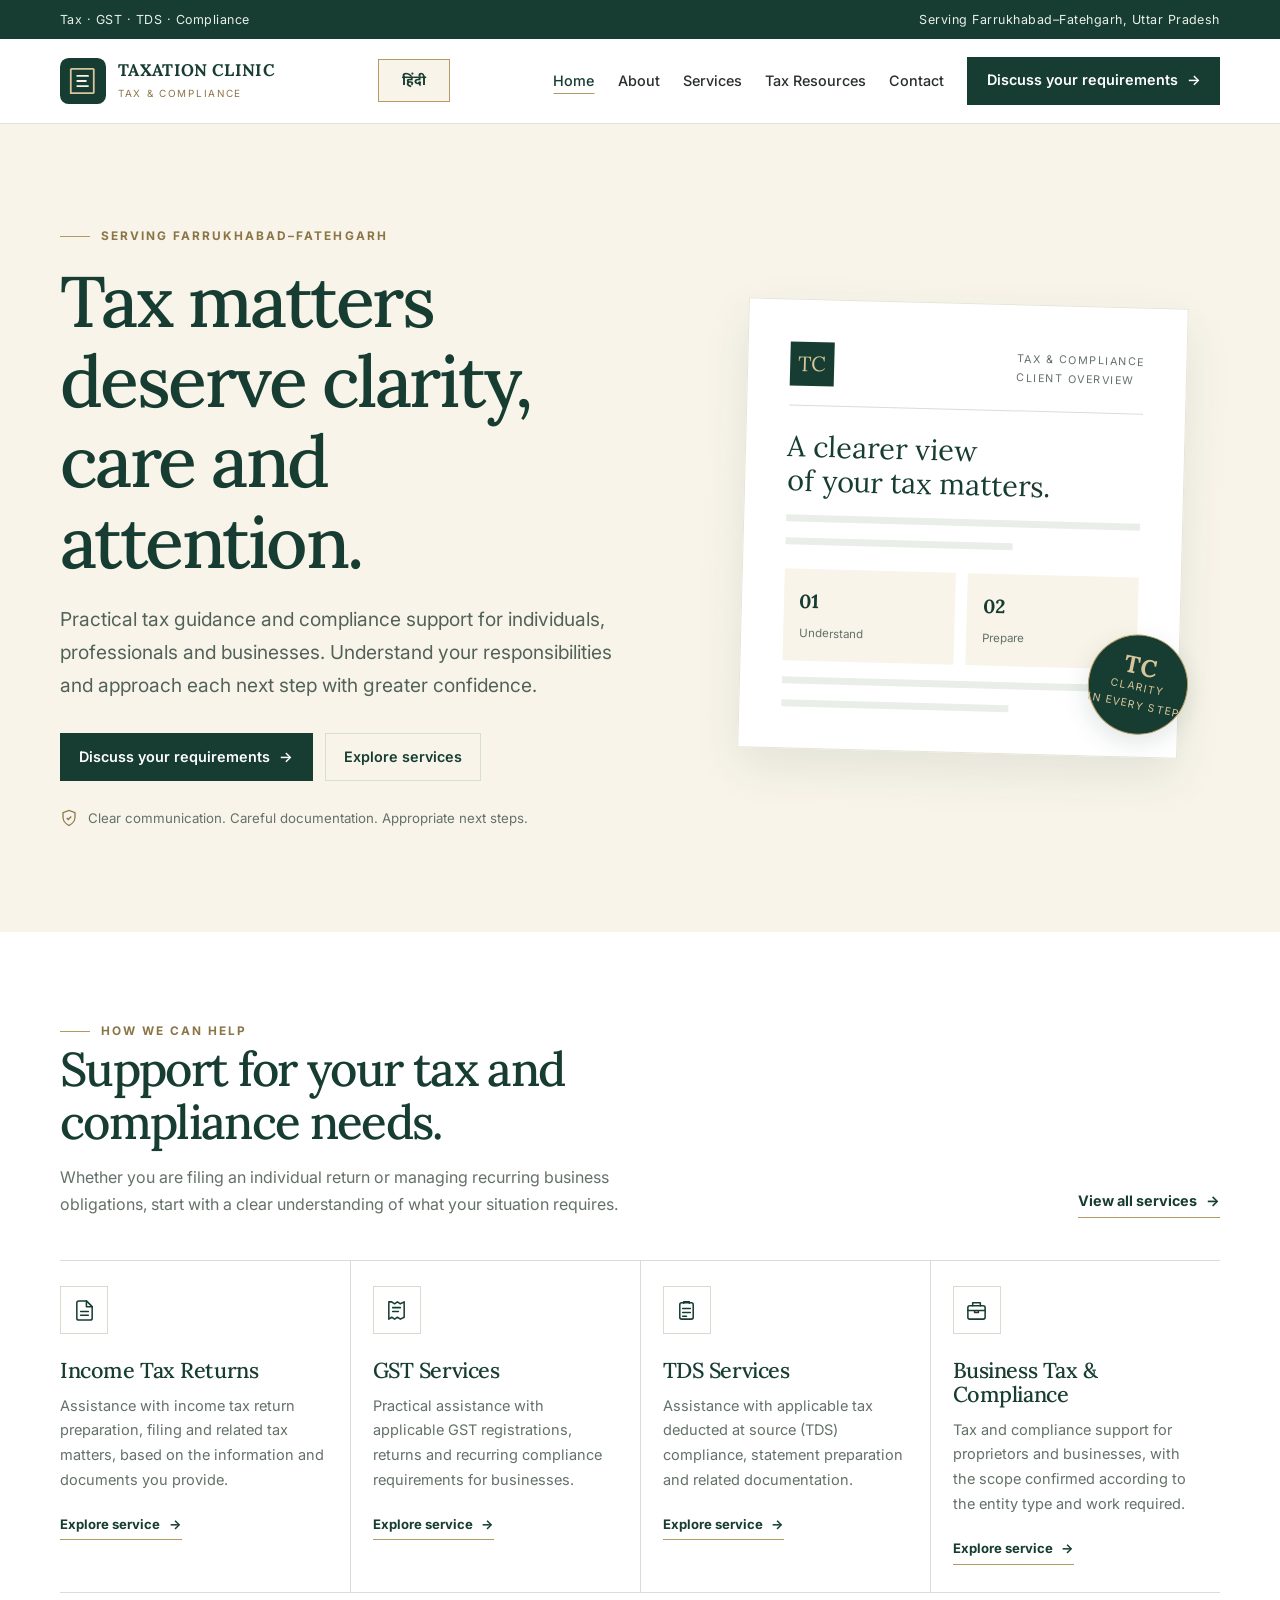
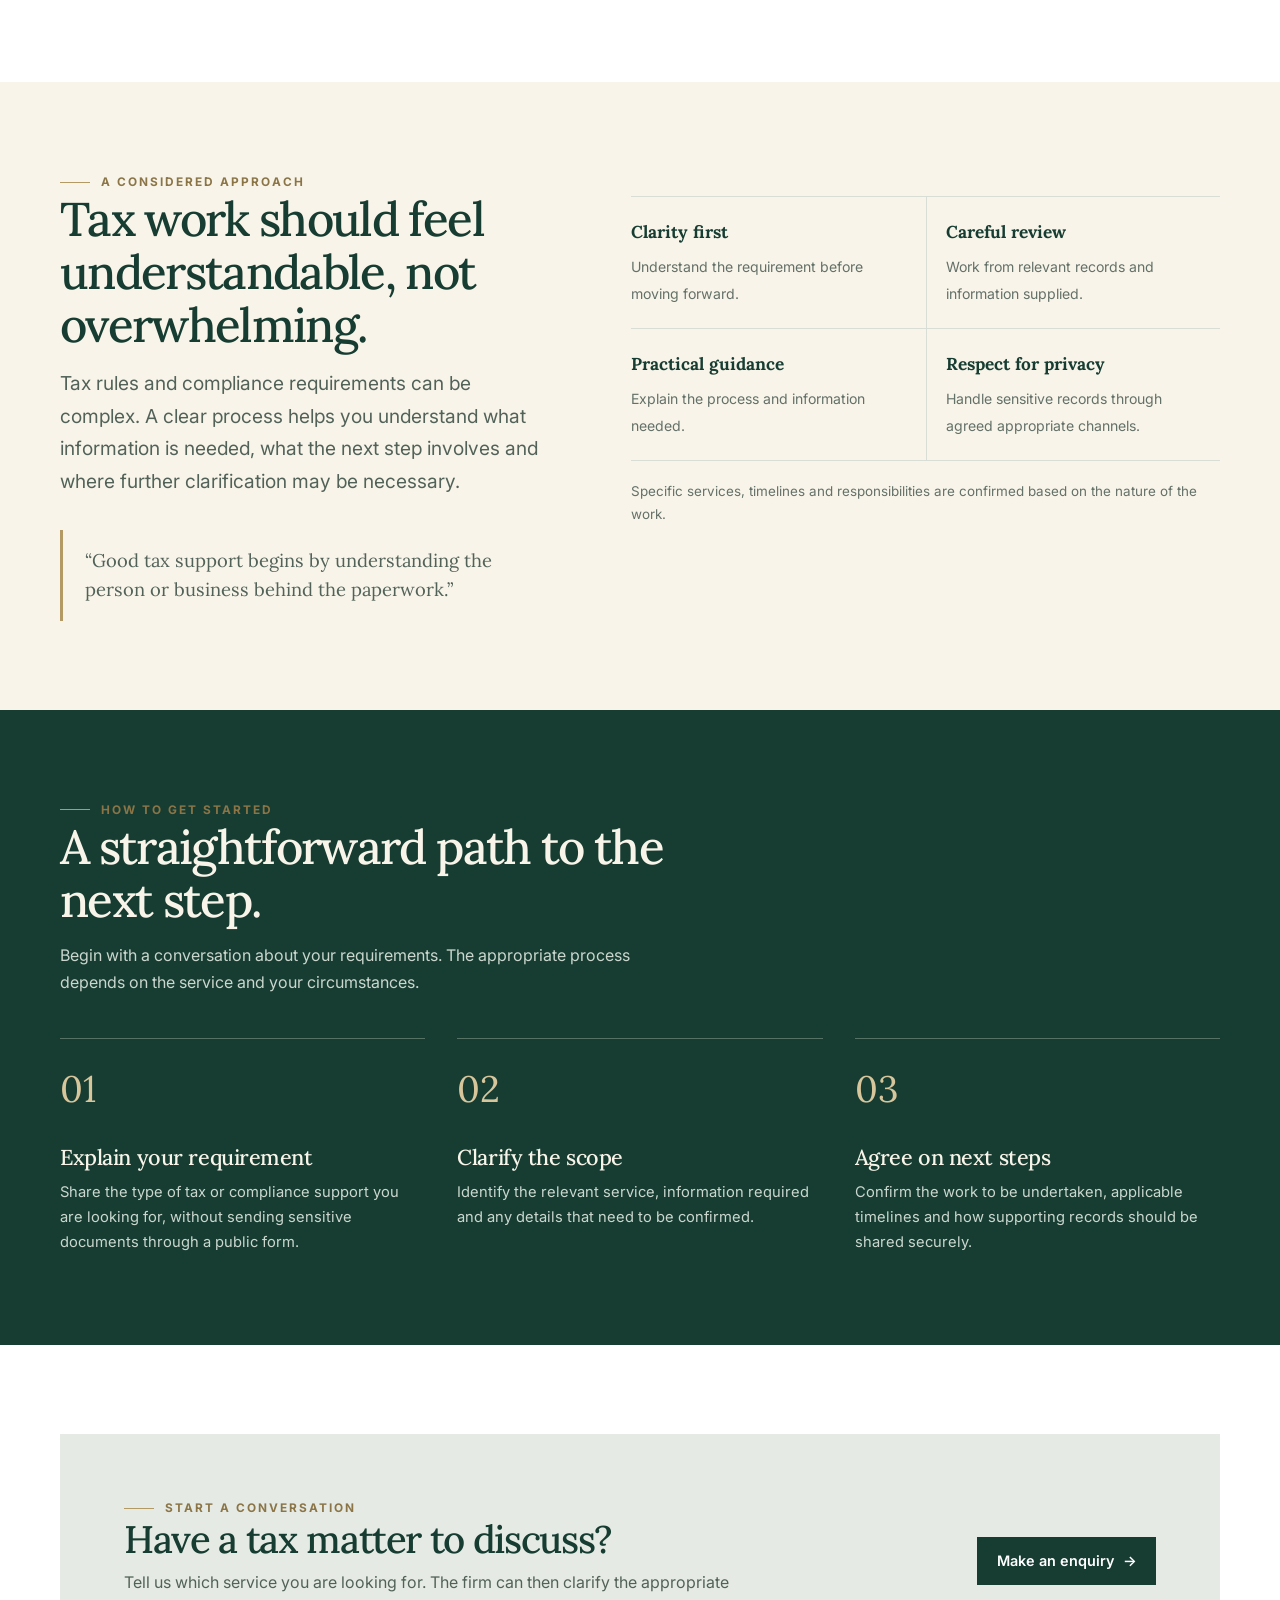
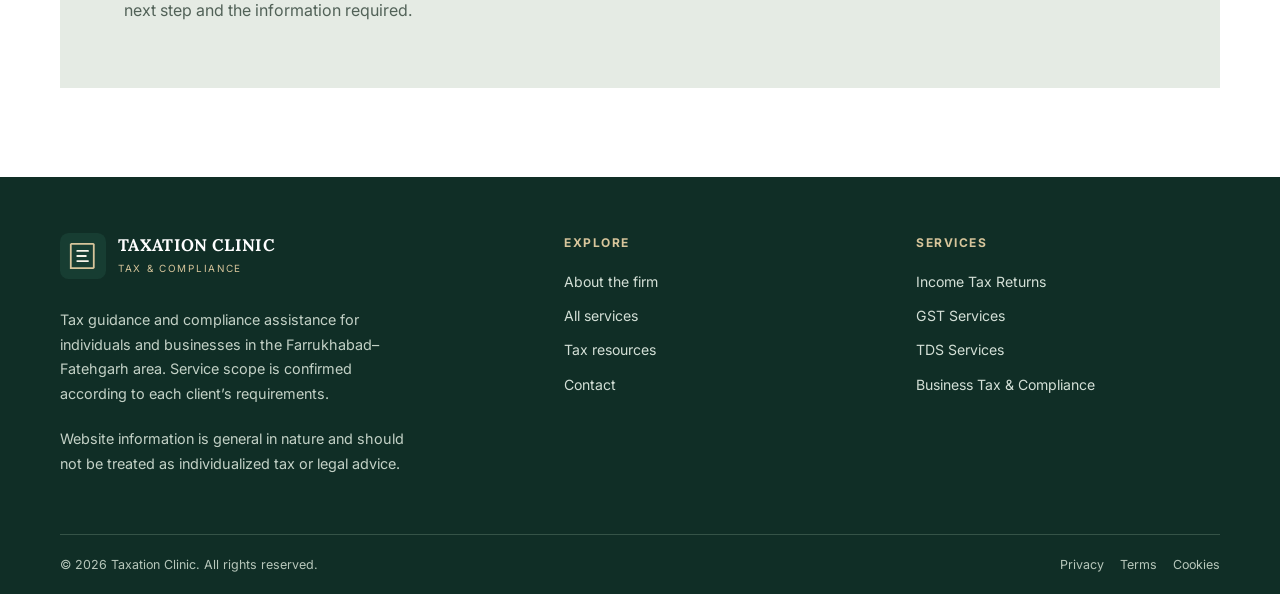
==== index.html @ 453c7195 "Add files via upload" ====
<!doctype html><html lang="en-IN"><head><meta charset="utf-8"><meta name="viewport" content="width=device-width,initial-scale=1"><meta name="theme-color" content="#173D32"><meta name="description" content="Taxation Clinic offers tax guidance and compliance assistance for individuals and businesses in Farrukhabad–Fatehgarh, Uttar Pradesh."><meta property="og:type" content="website"><meta property="og:site_name" content="Taxation Clinic"><meta property="og:title" content="Tax Consultant in Farrukhabad–Fatehgarh | Taxation Clinic"><meta property="og:description" content="Taxation Clinic offers tax guidance and compliance assistance for individuals and businesses in Farrukhabad–Fatehgarh, Uttar Pradesh."><meta property="og:image" content="https://taxationclinic.in/assets/og-image.svg"><meta name="twitter:card" content="summary_large_image"><meta name="twitter:title" content="Tax Consultant in Farrukhabad–Fatehgarh | Taxation Clinic"><meta name="twitter:description" content="Taxation Clinic offers tax guidance and compliance assistance for individuals and businesses in Farrukhabad–Fatehgarh, Uttar Pradesh."><meta name="twitter:image" content="https://taxationclinic.in/assets/og-image.svg"><link rel="icon" href="assets/favicon.svg" type="image/svg+xml"><link rel="preconnect" href="https://fonts.googleapis.com"><link rel="preconnect" href="https://fonts.gstatic.com" crossorigin><link rel="stylesheet" href="assets/site.css"><link rel="canonical" href="https://taxationclinic.in/"><title>Tax Consultant in Farrukhabad–Fatehgarh | Taxation Clinic</title><script type="application/ld+json">{"@context": "https://schema.org", "@type": "Organization", "name": "Taxation Clinic", "url": "https://taxationclinic.in/", "description": "Tax guidance and compliance assistance for individuals and businesses in Farrukhabad–Fatehgarh, Uttar Pradesh.", "areaServed": {"@type": "AdministrativeArea", "name": "Farrukhabad–Fatehgarh, Uttar Pradesh, India"}}</script></head><body><a class="skip-link" href="#main">Skip to content</a><div class="topline"><div class="container"><span>Tax · GST · TDS · Compliance</span><span class="topline-right">Serving Farrukhabad–Fatehgarh, Uttar Pradesh</span></div></div><header class="site-header"><div class="container nav-wrap"><a class="brand" href="index.html" aria-label="Taxation Clinic home"><img src="assets/mark.svg" width="46" height="46" alt=""><span><span class="brand-name">TAXATION CLINIC</span><span class="brand-sub">TAX &amp; COMPLIANCE</span></span></a><button type="button" class="language-toggle" aria-label="Switch website language">हिंदी</button><button class="menu-toggle" data-menu-toggle aria-label="Open navigation" aria-expanded="false" aria-controls="primary-navigation"><svg viewBox="0 0 24 24" fill="none" stroke="currentColor" stroke-width="1.8" stroke-linecap="round"><path d="M4 7h16M4 12h16M4 17h16"/></svg></button><nav class="nav-links" data-nav id="primary-navigation" aria-label="Primary navigation"><a href="index.html" aria-current="page">Home</a><a href="about.html">About</a><a href="services.html">Services</a><a href="resources.html">Tax Resources</a><a href="contact.html">Contact</a><a class="nav-cta" href="contact.html">Discuss your requirements <span aria-hidden="true">→</span></a></nav></div></header><main id="main"><section class="hero"><div class="container hero-grid"><div><div class="eyebrow">Serving Farrukhabad–Fatehgarh</div><h1>Tax matters deserve clarity, care and attention.</h1><p class="lead">Practical tax guidance and compliance support for individuals, professionals and businesses. Understand your responsibilities and approach each next step with greater confidence.</p><div class="hero-actions"><a class="btn" href="contact.html">Discuss your requirements <span aria-hidden="true">→</span></a><a class="btn btn-outline" href="services.html">Explore services</a></div><div class="hero-note"><svg viewBox="0 0 24 24" fill="none" stroke="currentColor" stroke-width="1.7"><path d="M12 22s8-4 8-11V5l-8-3-8 3v6c0 7 8 11 8 11z"/><path d="m9 12 2 2 4-4"/></svg><span>Clear communication. Careful documentation. Appropriate next steps.</span></div></div><div class="hero-art" aria-label="Illustration of organized tax documents"><div class="hero-paper"><div class="paper-top"><div class="paper-mark">TC</div><div class="paper-label">TAX &amp; COMPLIANCE<br>CLIENT OVERVIEW</div></div><div class="paper-title">A clearer view<br>of your tax matters.</div><div class="paper-line"></div><div class="paper-line short"></div><div class="paper-row"><div class="paper-stat"><b>01</b><span>Understand</span></div><div class="paper-stat"><b>02</b><span>Prepare</span></div></div><div class="paper-line"></div><div class="paper-line short"></div><div class="seal"><div><strong>TC</strong>CLARITY<br>IN EVERY STEP</div></div></div></div></div></section>
<section class="section"><div class="container"><div class="section-head"><div><div class="eyebrow">How we can help</div><h2>Support for your tax and compliance needs.</h2><p>Whether you are filing an individual return or managing recurring business obligations, start with a clear understanding of what your situation requires.</p></div><a class="text-link" href="services.html">View all services <span aria-hidden="true">→</span></a></div><div class="services-grid"><article class="service-item"><div class="service-icon"><svg viewBox="0 0 24 24" fill="none" stroke="currentColor" stroke-width="1.6" stroke-linecap="round" stroke-linejoin="round" aria-hidden="true"><path d="M14 2H6a2 2 0 0 0-2 2v16a2 2 0 0 0 2 2h12a2 2 0 0 0 2-2V8z"/><path d="M14 2v6h6M8 13h8M8 17h8"/></svg></div><h3>Income Tax Returns</h3><p>Assistance with income tax return preparation, filing and related tax matters, based on the information and documents you provide.</p><a class="text-link" href="services/income-tax.html">Explore service <span aria-hidden="true">→</span></a></article><article class="service-item"><div class="service-icon"><svg viewBox="0 0 24 24" fill="none" stroke="currentColor" stroke-width="1.6" stroke-linecap="round" stroke-linejoin="round" aria-hidden="true"><path d="M4 3v18l3-2 3 2 3-2 3 2 4-2V3l-4 2-3-2-3 2-3-2z"/><path d="M8 9h8M8 13h6"/></svg></div><h3>GST Services</h3><p>Practical assistance with applicable GST registrations, returns and recurring compliance requirements for businesses.</p><a class="text-link" href="services/gst.html">Explore service <span aria-hidden="true">→</span></a></article><article class="service-item"><div class="service-icon"><svg viewBox="0 0 24 24" fill="none" stroke="currentColor" stroke-width="1.6" stroke-linecap="round" stroke-linejoin="round" aria-hidden="true"><rect x="5" y="4" width="14" height="17" rx="2"/><path d="M9 4.5V3h6v1.5M8 10h8M8 14h8M8 18h4"/></svg></div><h3>TDS Services</h3><p>Assistance with applicable tax deducted at source (TDS) compliance, statement preparation and related documentation.</p><a class="text-link" href="services/tds.html">Explore service <span aria-hidden="true">→</span></a></article><article class="service-item"><div class="service-icon"><svg viewBox="0 0 24 24" fill="none" stroke="currentColor" stroke-width="1.6" stroke-linecap="round" stroke-linejoin="round" aria-hidden="true"><rect x="3" y="7" width="18" height="14" rx="2"/><path d="M8 7V4h8v3M3 12h18M10 12v2h4v-2"/></svg></div><h3>Business Tax & Compliance</h3><p>Tax and compliance support for proprietors and businesses, with the scope confirmed according to the entity type and work required.</p><a class="text-link" href="services/business-compliance.html">Explore service <span aria-hidden="true">→</span></a></article></div></div></section><section class="section section-soft"><div class="container two-col"><div><div class="eyebrow">A considered approach</div><h2>Tax work should feel understandable, not overwhelming.</h2><p class="lead">Tax rules and compliance requirements can be complex. A clear process helps you understand what information is needed, what the next step involves and where further clarification may be necessary.</p><div class="intro-mark">“Good tax support begins by understanding the person or business behind the paperwork.”</div></div><div><div class="principles"><div class="principle"><strong>Clarity first</strong><span>Understand the requirement before moving forward.</span></div><div class="principle"><strong>Careful review</strong><span>Work from relevant records and information supplied.</span></div><div class="principle"><strong>Practical guidance</strong><span>Explain the process and information needed.</span></div><div class="principle"><strong>Respect for privacy</strong><span>Handle sensitive records through agreed appropriate channels.</span></div></div><p class="muted" style="font-size:.84rem;margin-top:1.2rem">Specific services, timelines and responsibilities are confirmed based on the nature of the work.</p></div></div></section><section class="section section-green"><div class="container"><div class="section-head"><div><div class="eyebrow">How to get started</div><h2>A straightforward path to the next step.</h2><p>Begin with a conversation about your requirements. The appropriate process depends on the service and your circumstances.</p></div></div><div class="process-grid"><article class="process-step"><div class="step-num">01</div><h3>Explain your requirement</h3><p>Share the type of tax or compliance support you are looking for, without sending sensitive documents through a public form.</p></article><article class="process-step"><div class="step-num">02</div><h3>Clarify the scope</h3><p>Identify the relevant service, information required and any details that need to be confirmed.</p></article><article class="process-step"><div class="step-num">03</div><h3>Agree on next steps</h3><p>Confirm the work to be undertaken, applicable timelines and how supporting records should be shared securely.</p></article></div></div></section><section class="section"><div class="container"><div class="cta-band"><div><div class="eyebrow">Start a conversation</div><h2>Have a tax matter to discuss?</h2><p>Tell us which service you are looking for. The firm can then clarify the appropriate next step and the information required.</p></div><a class="btn" href="contact.html">Make an enquiry <span aria-hidden="true">→</span></a></div></div></section></main><footer class="site-footer"><div class="container"><div class="footer-grid"><div class="footer-brand"><a class="brand" href="index.html"><img src="assets/mark.svg" width="46" height="46" alt=""><span><span class="brand-name">TAXATION CLINIC</span><span class="brand-sub">TAX &amp; COMPLIANCE</span></span></a><p>Tax guidance and compliance assistance for individuals and businesses in the Farrukhabad–Fatehgarh area. Service scope is confirmed according to each client’s requirements.</p><p class="notice">Website information is general in nature and should not be treated as individualized tax or legal advice.</p></div><div><div class="footer-heading">Explore</div><div class="footer-links"><a href="about.html">About the firm</a><a href="services.html">All services</a><a href="resources.html">Tax resources</a><a href="contact.html">Contact</a></div></div><div><div class="footer-heading">Services</div><div class="footer-links"><a href="services/income-tax.html">Income Tax Returns</a><a href="services/gst.html">GST Services</a><a href="services/tds.html">TDS Services</a><a href="services/business-compliance.html">Business Tax &amp; Compliance</a></div></div></div><div class="footer-bottom"><span>© <span data-year>2026</span> Taxation Clinic. All rights reserved.</span><div class="footer-legal"><a href="privacy-policy.html">Privacy</a><a href="terms.html">Terms</a><a href="cookies.html">Cookies</a></div></div></div></footer><script src="assets/site.js" defer></script><script src="assets/language.js" defer></script></body></html>
---- assets/site.css ----
@import url('https://fonts.googleapis.com/css2?family=Inter:wght@400;500;600;700&family=Lora:wght@400;500;600;700&family=Noto+Sans+Devanagari:wght@400;500;600&display=swap');
:root{--green:#173D32;--green-2:#244F41;--ivory:#F8F4E9;--gold:#B39A64;--gold-light:#D7C59B;--ink:#292F2B;--muted:#647168;--sage:#E5EBE4;--line:#D8DED5;--white:#fff;--container:1160px;--serif:'Lora',Georgia,serif;--sans:'Inter','Noto Sans Devanagari',Arial,sans-serif;--space:clamp(1rem,2vw,1.5rem);--shadow:0 18px 48px rgba(23,61,50,.09)}
*{box-sizing:border-box}html{scroll-behavior:smooth;scroll-padding-top:90px}body{margin:0;background:#fff;color:var(--ink);font-family:var(--sans);font-size:16px;line-height:1.7;-webkit-font-smoothing:antialiased}body.menu-open{overflow:hidden}a{color:inherit;text-decoration:none}a:hover{color:var(--green-2)}button,input,select,textarea{font:inherit}button,a,input,select,textarea{ -webkit-tap-highlight-color:transparent}button:focus-visible,a:focus-visible,input:focus-visible,select:focus-visible,textarea:focus-visible{outline:3px solid var(--gold);outline-offset:3px}img,svg{max-width:100%}img{height:auto}.container{width:min(var(--container),calc(100% - 40px));margin-inline:auto}.skip-link{position:absolute;left:12px;top:-60px;background:var(--ivory);padding:10px 14px;z-index:1000}.skip-link:focus{top:12px}.topline{background:var(--green);color:#eaf0e9;font-size:.78rem;letter-spacing:.04em}.topline .container{display:flex;justify-content:space-between;gap:1rem;padding:.55rem 0}.site-header{position:sticky;top:0;z-index:50;background:rgba(255,255,255,.96);border-bottom:1px solid rgba(216,222,213,.8);backdrop-filter:blur(12px)}.nav-wrap{min-height:84px;display:flex;align-items:center;justify-content:space-between;gap:2rem}.brand{display:inline-flex;align-items:center;gap:.75rem;min-width:0}.brand img{width:46px;height:46px}.brand-name{font-family:var(--serif);font-weight:700;letter-spacing:.02em;color:var(--green);font-size:1.05rem;line-height:1.25;display:block}.brand-sub{display:block;font-size:.62rem;letter-spacing:.17em;color:#8b7547;margin-top:.25rem}.nav-links{display:flex;align-items:center;gap:1.45rem;font-size:.9rem;font-weight:500}.nav-links a[aria-current=page]{color:var(--green);text-decoration:underline;text-decoration-color:var(--gold);text-underline-offset:7px}.nav-cta,.btn{display:inline-flex;align-items:center;justify-content:center;gap:.55rem;padding:.85rem 1.15rem;background:var(--green);color:white;border:1px solid var(--green);font-weight:600;font-size:.9rem;line-height:1.3;cursor:pointer;transition:background .18s ease,border-color .18s ease,transform .18s ease}.nav-cta:hover,.btn:hover{background:var(--green-2);border-color:var(--green-2);color:#fff;transform:translateY(-1px)}.btn-gold{background:var(--gold-light);border-color:var(--gold-light);color:var(--green)}.btn-gold:hover{background:#e4d5b1;border-color:#e4d5b1;color:var(--green)}.btn-outline{background:transparent;color:var(--green);border-color:var(--line)}.btn-outline:hover{background:var(--sage);color:var(--green);border-color:var(--sage)}.menu-toggle{display:none;background:transparent;border:1px solid var(--line);color:var(--green);width:46px;height:46px;align-items:center;justify-content:center;cursor:pointer}.menu-toggle svg{width:22px;height:22px}.hero{background:var(--ivory);position:relative;overflow:hidden}.hero-grid{display:grid;grid-template-columns:1.05fr .95fr;gap:clamp(2rem,6vw,5rem);align-items:center;padding-block:clamp(4rem,8vw,7.25rem)}.eyebrow{font-size:.74rem;letter-spacing:.17em;text-transform:uppercase;color:#8b7547;font-weight:700;display:flex;align-items:center;gap:.7rem}.eyebrow:before{content:'';width:30px;height:1px;background:var(--gold)}h1,h2,h3,h4,p{margin-top:0}h1,h2,h3{font-family:var(--serif);font-weight:500;letter-spacing:-.035em;color:var(--green);line-height:1.12}h1{font-size:clamp(2.7rem,5.6vw,5.1rem);max-width:740px;margin:.9rem 0 1.35rem}h2{font-size:clamp(2rem,3.7vw,3.4rem);margin-bottom:1rem}h3{font-size:1.35rem;letter-spacing:-.02em;margin-bottom:.7rem}.lead{font-size:clamp(1.03rem,1.5vw,1.2rem);color:#526258;max-width:620px}.hero-actions{display:flex;flex-wrap:wrap;gap:.75rem;margin-top:2rem}.hero-note{margin-top:1.6rem;font-size:.83rem;color:var(--muted);display:flex;align-items:center;gap:.6rem}.hero-note svg{width:18px;height:18px;color:#8b7547;flex-shrink:0}.hero-art{min-height:410px;position:relative;display:flex;align-items:center;justify-content:center}.hero-paper{position:relative;width:min(100%,440px);background:white;box-shadow:var(--shadow);padding:clamp(1.5rem,4vw,2.6rem);transform:rotate(1.5deg);border:1px solid #e8e4d8}.paper-top{display:flex;align-items:center;justify-content:space-between;border-bottom:1px solid var(--line);padding-bottom:1.2rem;margin-bottom:1.5rem}.paper-mark{width:44px;height:44px;background:var(--green);display:grid;place-items:center;color:var(--gold-light);font-family:var(--serif);font-size:1.3rem}.paper-label{font-size:.67rem;letter-spacing:.14em;color:var(--muted)}.paper-title{font-family:var(--serif);font-size:1.8rem;color:var(--green);line-height:1.2}.paper-line{height:7px;background:#e9eee8;margin-top:1rem;width:100%}.paper-line.short{width:64%}.paper-row{display:grid;grid-template-columns:1fr 1fr;gap:.75rem;margin-top:1.5rem}.paper-stat{background:var(--ivory);padding:1rem}.paper-stat b{display:block;color:var(--green);font-family:var(--serif);font-size:1.2rem}.paper-stat span{font-size:.72rem;color:var(--muted)}.seal{position:absolute;right:-10px;bottom:22px;width:100px;height:100px;border:1px solid var(--gold);border-radius:50%;display:grid;place-items:center;background:var(--green);color:var(--gold-light);text-align:center;font-size:.65rem;letter-spacing:.12em;transform:rotate(10deg);box-shadow:0 8px 24px #173d3220}.seal strong{font-family:var(--serif);font-size:1.5rem;display:block;line-height:1}.section{padding-block:clamp(4rem,7vw,6.5rem)}.section-soft{background:var(--ivory)}.section-green{background:var(--green);color:#e8eee8}.section-green h2,.section-green h3{color:var(--ivory)}.section-head{display:flex;align-items:end;justify-content:space-between;gap:2rem;margin-bottom:2.6rem}.section-head>div{max-width:690px}.section-head p{color:var(--muted);max-width:570px;margin-bottom:0}.section-green .section-head p{color:#cbd7ce}.text-link{display:inline-flex;align-items:center;gap:.55rem;color:var(--green);font-weight:700;font-size:.9rem;border-bottom:1px solid var(--gold);padding-bottom:.25rem}.text-link:hover{gap:.8rem}.services-grid{display:grid;grid-template-columns:repeat(4,minmax(0,1fr));border-top:1px solid var(--line);border-bottom:1px solid var(--line)}.service-item{padding:1.6rem 1.35rem 1.7rem 0;position:relative}.service-item+.service-item{padding-left:1.35rem;border-left:1px solid var(--line)}.service-icon{width:48px;height:48px;border:1px solid #d6ddcf;display:grid;place-items:center;color:var(--green);margin-bottom:1.5rem}.service-icon svg{width:23px;height:23px}.service-item p{font-size:.91rem;color:var(--muted);margin-bottom:1.1rem}.service-item .text-link{font-size:.82rem}.two-col{display:grid;grid-template-columns:.9fr 1.1fr;gap:clamp(2rem,7vw,7rem);align-items:start}.intro-mark{border-left:3px solid var(--gold);padding:1rem 0 1rem 1.4rem;margin-top:2rem;color:#526258;font-family:var(--serif);font-size:1.15rem;line-height:1.6}.principles{display:grid;grid-template-columns:1fr 1fr;border-top:1px solid var(--line);margin-top:1.5rem}.principle{padding:1.3rem 1rem 1.3rem 0;border-bottom:1px solid var(--line)}.principle:nth-child(even){padding-left:1.2rem;border-left:1px solid var(--line)}.principle strong{display:block;color:var(--green);font-family:var(--serif);font-size:1.08rem;margin-bottom:.35rem}.principle span{font-size:.88rem;color:var(--muted)}.process-grid{display:grid;grid-template-columns:repeat(3,1fr);gap:2rem}.process-step{border-top:1px solid #557264;padding-top:1.2rem}.step-num{font-family:var(--serif);font-size:2.3rem;color:var(--gold-light);margin-bottom:1.5rem}.process-step p{font-size:.92rem;color:#cbd7ce;margin-bottom:0}.cta-band{background:var(--sage);padding:clamp(2rem,5vw,4rem);display:flex;justify-content:space-between;align-items:center;gap:2rem}.cta-band h2{font-size:clamp(1.8rem,3vw,2.6rem);margin-bottom:.5rem}.cta-band p{color:#526258;margin-bottom:0;max-width:630px}.cta-band .btn{flex-shrink:0}.page-hero{background:var(--ivory);padding:clamp(3rem,6vw,5.5rem) 0}.page-hero h1{font-size:clamp(2.5rem,5vw,4.4rem);max-width:850px}.breadcrumbs{display:flex;gap:.55rem;align-items:center;font-size:.8rem;color:var(--muted);margin-bottom:1.5rem;flex-wrap:wrap}.breadcrumbs span{color:#9aa39b}.page-content{max-width:850px}.page-content p{color:#526258}.page-content h2{font-size:clamp(1.65rem,3vw,2.35rem);margin-top:2.8rem}.page-content h3{margin-top:1.8rem}.service-detail-grid{display:grid;grid-template-columns:1.2fr .8fr;gap:clamp(2rem,6vw,5rem);align-items:start}.aside-note{background:var(--ivory);padding:1.6rem;border-top:3px solid var(--gold)}.aside-note h3{margin-top:0}.aside-note ul,.page-content ul{padding-left:1.25rem;color:#526258}.aside-note li,.page-content li{margin:.5rem 0}.callout{padding:1.2rem 1.4rem;background:var(--sage);border-left:3px solid var(--green);color:#34493d;margin:1.5rem 0}.resource-list{border-top:1px solid var(--line)}.resource-item{display:grid;grid-template-columns:150px 1fr auto;gap:1.5rem;align-items:start;padding:1.5rem 0;border-bottom:1px solid var(--line)}.resource-type{font-size:.72rem;letter-spacing:.12em;text-transform:uppercase;color:#8b7547;font-weight:700}.resource-item h3{margin:0 0 .4rem}.resource-item p{margin:0;color:var(--muted);font-size:.92rem}.faq-list{border-top:1px solid var(--line)}.faq-item{border-bottom:1px solid var(--line)}.faq-question{width:100%;display:flex;justify-content:space-between;align-items:center;text-align:left;gap:1rem;background:transparent;border:0;padding:1.25rem 0;color:var(--green);font-weight:600;cursor:pointer}.faq-question svg{width:20px;height:20px;flex-shrink:0;transition:transform .2s}.faq-question[aria-expanded=true] svg{transform:rotate(45deg)}.faq-answer{padding:0 2.5rem 1.2rem 0;color:var(--muted);max-width:800px}.contact-layout{display:grid;grid-template-columns:.8fr 1.2fr;gap:clamp(2rem,7vw,6rem)}.contact-panel{background:var(--green);color:#e9f0e9;padding:clamp(1.5rem,4vw,2.5rem)}.contact-panel h2,.contact-panel h3{color:var(--ivory)}.contact-panel p{color:#d2ded5}.contact-fact{border-top:1px solid #527064;padding-top:1.2rem;margin-top:1.2rem}.contact-fact b{display:block;color:var(--gold-light);font-size:.78rem;letter-spacing:.1em;text-transform:uppercase;margin-bottom:.35rem}.form{display:grid;gap:1.1rem}.form-row{display:grid;grid-template-columns:1fr 1fr;gap:1rem}.field{display:grid;gap:.4rem}.field label{font-size:.86rem;font-weight:600;color:var(--green)}.field input,.field select,.field textarea{width:100%;border:1px solid #cbd4ca;background:white;padding:.85rem .9rem;border-radius:0;color:var(--ink);min-height:48px}.field textarea{min-height:140px;resize:vertical}.field small{color:var(--muted);font-size:.78rem}.form-note{font-size:.8rem;color:var(--muted);margin:0}.form-status{padding:1rem;background:var(--sage);border-left:3px solid var(--green);font-size:.9rem;color:var(--green)}.form-status[hidden]{display:none}.checkbox-line{display:flex;gap:.65rem;align-items:flex-start;font-size:.83rem;color:var(--muted)}.checkbox-line input{margin-top:.35rem}.site-footer{background:#102E26;color:#e4ece5;padding:3.5rem 0 1.2rem}.footer-grid{display:grid;grid-template-columns:1.2fr .8fr .8fr;gap:3rem;padding-bottom:2.7rem}.footer-brand .brand-name{color:#fff}.footer-brand .brand-sub{color:var(--gold-light)}.footer-brand p{color:#c3d1c6;max-width:350px;margin-top:1.3rem;font-size:.9rem}.footer-heading{font-size:.75rem;letter-spacing:.13em;text-transform:uppercase;color:var(--gold-light);font-weight:700;margin-bottom:1rem}.footer-links{display:grid;gap:.65rem;font-size:.88rem;color:#d3dfd6}.footer-bottom{border-top:1px solid #355347;padding-top:1.2rem;display:flex;justify-content:space-between;gap:1.5rem;flex-wrap:wrap;font-size:.78rem;color:#b7c7bb}.footer-legal{display:flex;gap:1rem;flex-wrap:wrap}.notice{font-size:.8rem;color:#d2ded5;max-width:650px}.not-found{text-align:center;padding:6rem 0}.not-found .code{font-family:var(--serif);font-size:clamp(4rem,10vw,8rem);color:var(--gold)}.not-found h1{font-size:clamp(2rem,4vw,3.5rem);margin-inline:auto}.small-caps{font-size:.72rem;letter-spacing:.13em;text-transform:uppercase;font-weight:700;color:#8b7547}.divider{height:1px;background:var(--line);margin:2rem 0}.no-js{background:#fff4d8;padding:1rem;text-align:center;font-size:.9rem}.mobile-only{display:none}.muted{color:var(--muted)}.sr-only{position:absolute;width:1px;height:1px;padding:0;margin:-1px;overflow:hidden;clip:rect(0,0,0,0);white-space:nowrap;border:0}
@media(max-width:1000px){.nav-links{gap:.9rem}.nav-links a{font-size:.85rem}.nav-cta{padding:.75rem .9rem}.hero-grid{gap:2rem}.services-grid{grid-template-columns:repeat(2,minmax(0,1fr))}.service-item:nth-child(3){border-left:0;padding-left:0;border-top:1px solid var(--line)}.service-item:nth-child(4){border-top:1px solid var(--line)}.service-item:nth-child(3),.service-item:nth-child(4){padding-top:1.5rem}.footer-grid{gap:2rem}}
@media(max-width:760px){.container{width:min(var(--container),calc(100% - 32px))}.topline .container{justify-content:center;text-align:center}.topline .topline-right{display:none}.nav-wrap{min-height:72px}.brand img{width:42px;height:42px}.menu-toggle{display:flex}.nav-links{display:none;position:fixed;top:72px;left:0;right:0;bottom:0;background:#fff;padding:1.5rem 1.25rem 3rem;align-items:stretch;flex-direction:column;gap:0;overflow:auto;border-top:1px solid var(--line)}.nav-links.is-open{display:flex}.nav-links a{font-size:1.05rem;padding:1rem .25rem;border-bottom:1px solid var(--line)}.nav-links .nav-cta{margin-top:1rem;text-align:center;border:1px solid var(--green);padding:1rem}.hero-grid{grid-template-columns:1fr;padding-block:3.5rem 3rem}.hero-art{min-height:310px;margin-top:.5rem}.hero-paper{max-width:420px}.seal{right:0;bottom:5px;width:84px;height:84px}.section-head{display:block}.section-head .text-link{margin-top:1.2rem}.two-col,.service-detail-grid,.contact-layout{grid-template-columns:1fr}.process-grid{grid-template-columns:1fr;gap:1.5rem}.process-step{display:grid;grid-template-columns:55px 1fr;column-gap:1rem}.step-num{grid-row:span 2;margin:0}.process-step h3{margin-bottom:.4rem}.cta-band{align-items:flex-start;flex-direction:column}.cta-band .btn{width:100%}.resource-item{grid-template-columns:1fr;gap:.4rem}.resource-item .text-link{margin-top:.5rem;justify-self:start}.footer-grid{grid-template-columns:1fr 1fr;gap:2rem}.footer-brand{grid-column:1/-1}.contact-panel{order:2}.contact-layout .form-side{order:1}.mobile-only{display:block}}
@media(max-width:420px){.hero-actions{flex-direction:column}.hero-actions .btn{width:100%}.services-grid{grid-template-columns:1fr}.service-item,.service-item+.service-item{padding:1.4rem 0;border-left:0;border-top:1px solid var(--line)}.service-item:first-child{border-top:0}.principles{grid-template-columns:1fr}.principle:nth-child(even){padding-left:0;border-left:0}.form-row{grid-template-columns:1fr}.footer-grid{grid-template-columns:1fr}.footer-brand{grid-column:auto}.paper-row{grid-template-columns:1fr 1fr}.hero-art{min-height:290px}.paper-title{font-size:1.5rem}}
@media(prefers-reduced-motion:reduce){*,*::before,*::after{scroll-behavior:auto!important;transition:none!important;animation:none!important}}

/* Accessible bilingual language toggle */
.language-toggle{display:inline-flex;align-items:center;justify-content:center;min-width:72px;min-height:42px;padding:.55rem .85rem;border:1px solid #b39a64;background:#f8f4e9;color:#173d32;font-weight:700;font-size:.85rem;cursor:pointer;white-space:nowrap;transition:background .18s ease,color .18s ease,border-color .18s ease}.language-toggle:hover{background:#173d32;color:#fff;border-color:#173d32}.language-toggle:focus-visible{outline:3px solid #b39a64;outline-offset:3px}@media(max-width:760px){.nav-wrap{gap:.6rem}.language-toggle{margin-left:auto;min-width:64px;min-height:42px;padding:.45rem .65rem}.menu-toggle{flex-shrink:0}.nav-links.is-open{z-index:60}}
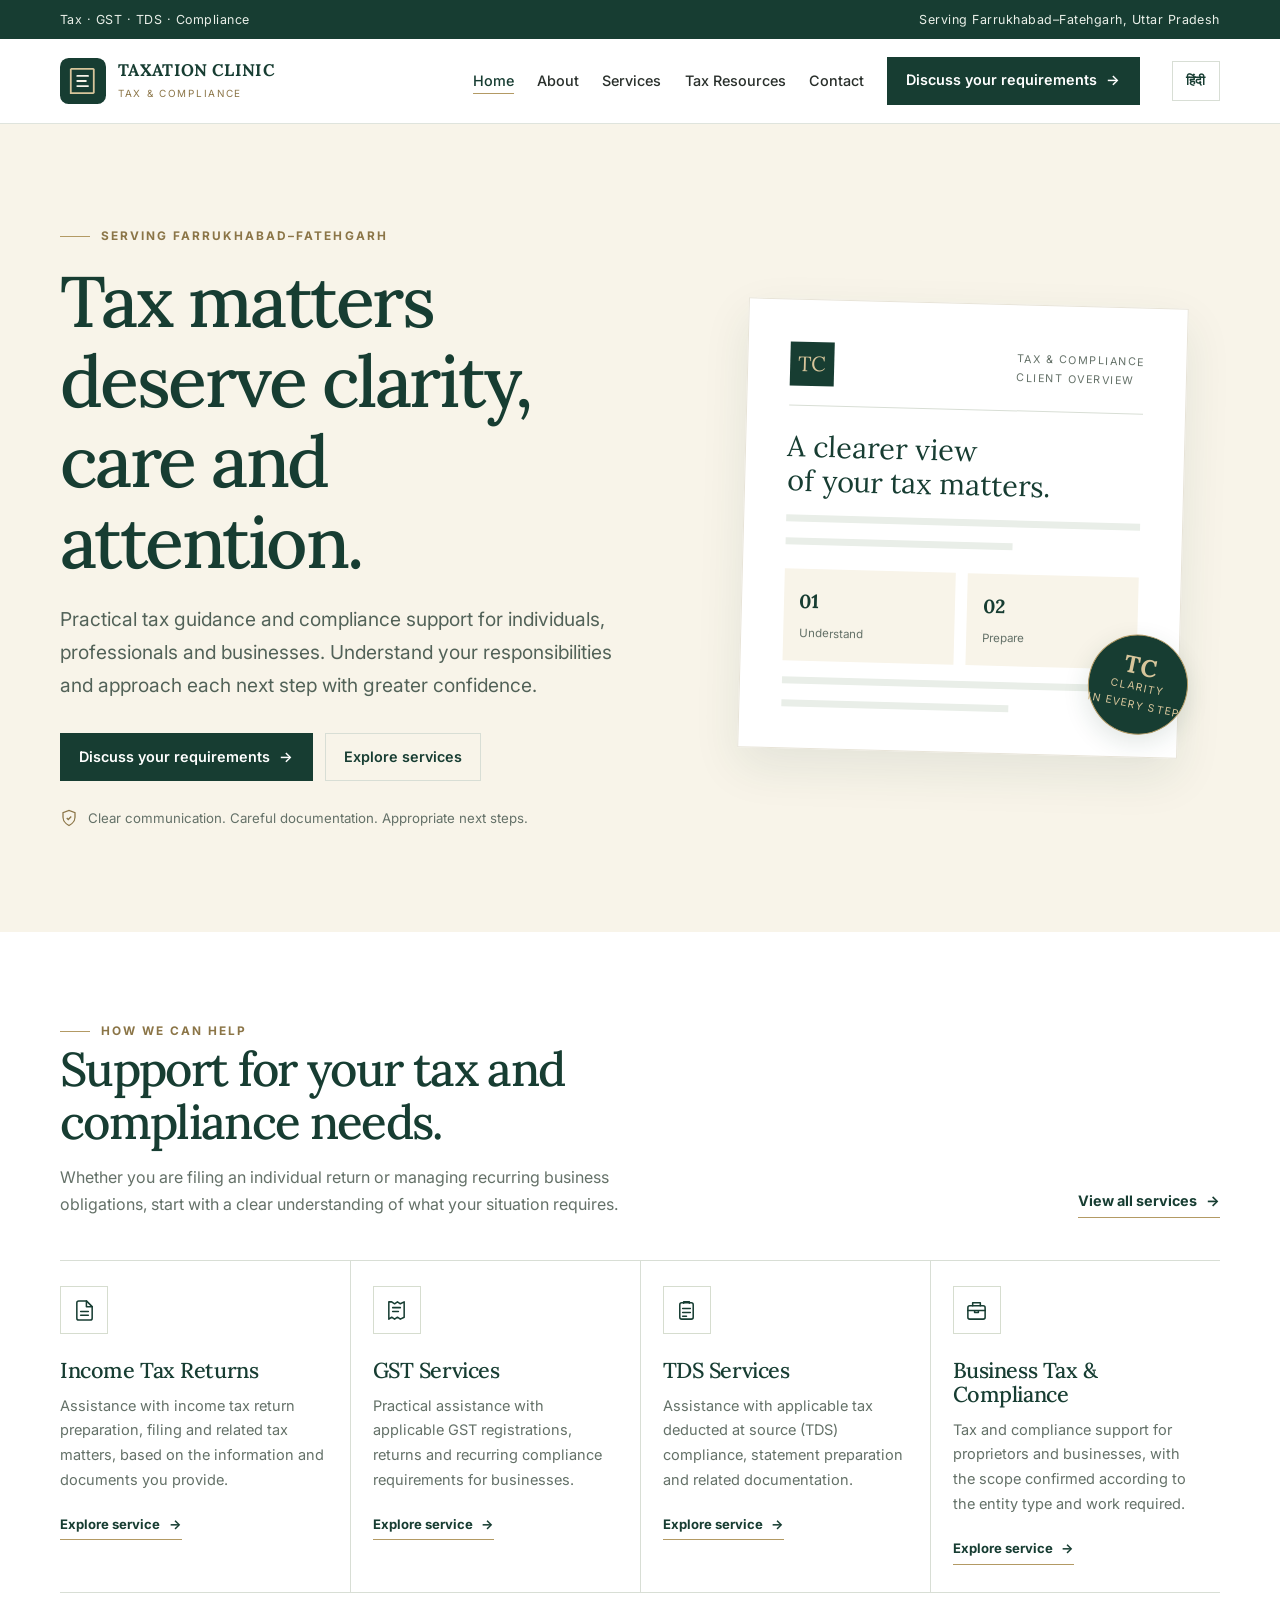
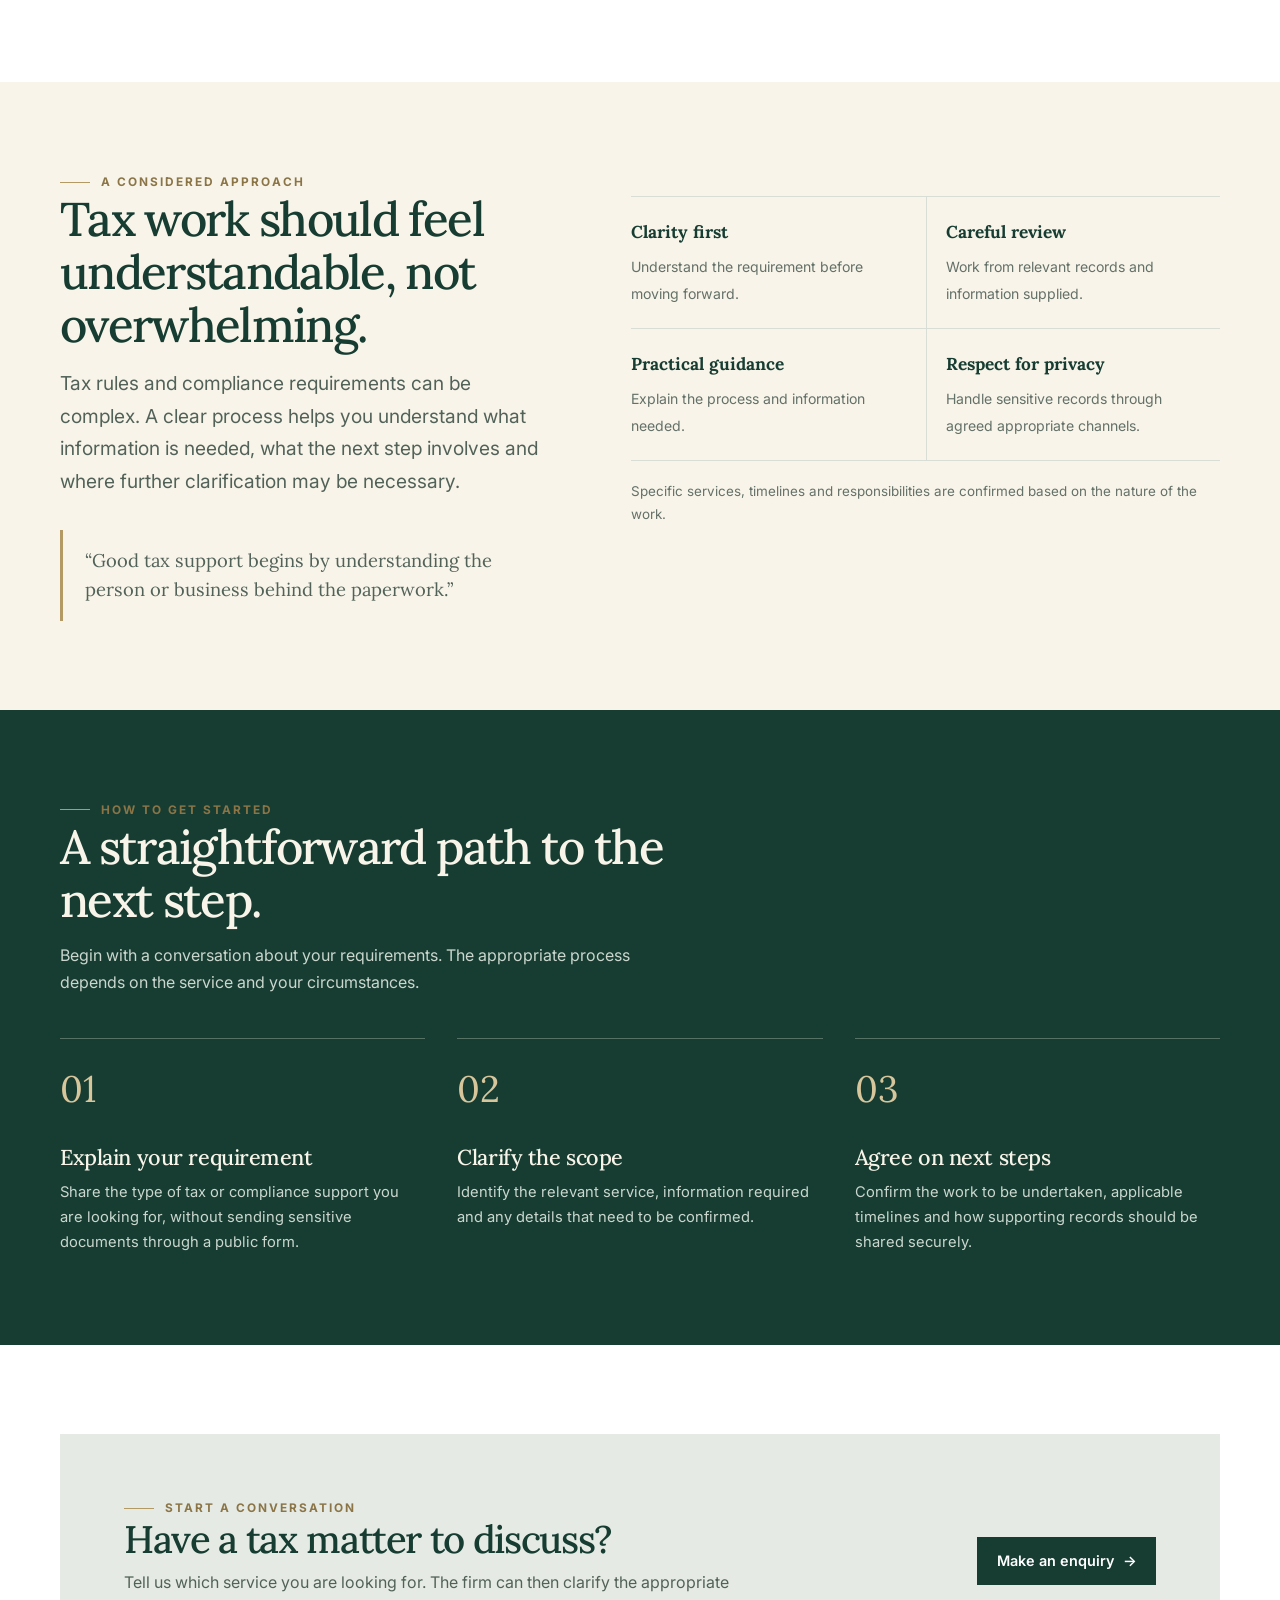
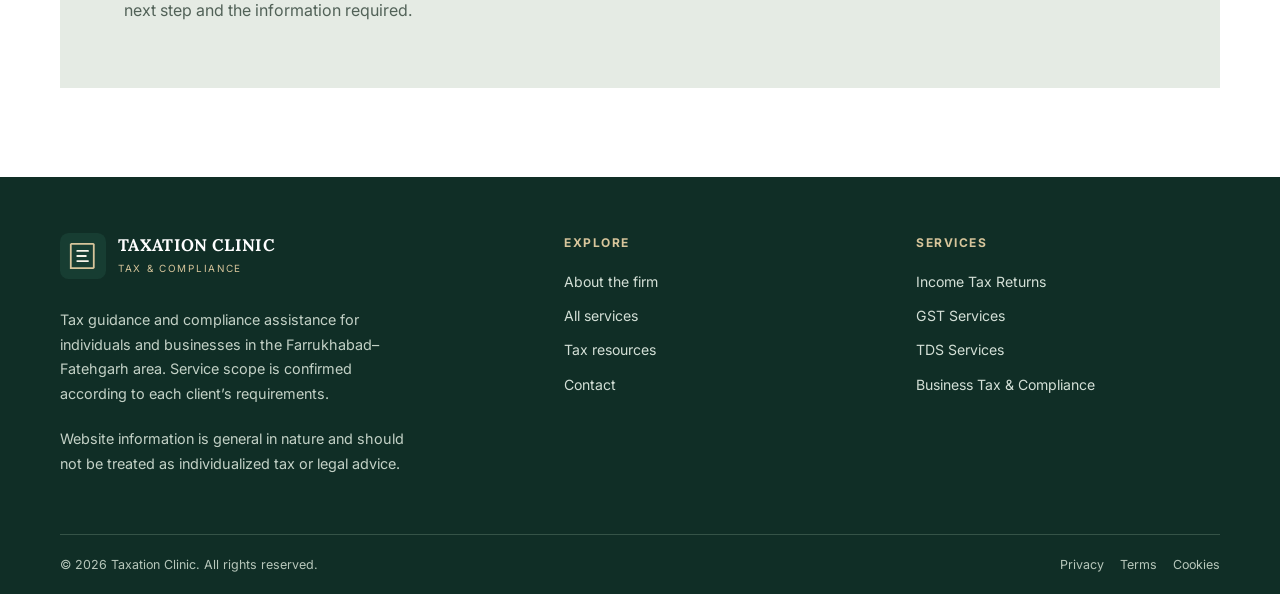
==== commit 67aca0e8: "Add files via upload" ====
--- a/index.html
+++ b/index.html
@@ -1,2 +1,2 @@
-<!doctype html><html lang="en-IN"><head><meta charset="utf-8"><meta name="viewport" content="width=device-width,initial-scale=1"><meta name="theme-color" content="#173D32"><meta name="description" content="Taxation Clinic offers tax guidance and compliance assistance for individuals and businesses in Farrukhabad–Fatehgarh, Uttar Pradesh."><meta property="og:type" content="website"><meta property="og:site_name" content="Taxation Clinic"><meta property="og:title" content="Tax Consultant in Farrukhabad–Fatehgarh | Taxation Clinic"><meta property="og:description" content="Taxation Clinic offers tax guidance and compliance assistance for individuals and businesses in Farrukhabad–Fatehgarh, Uttar Pradesh."><meta property="og:image" content="https://taxationclinic.in/assets/og-image.svg"><meta name="twitter:card" content="summary_large_image"><meta name="twitter:title" content="Tax Consultant in Farrukhabad–Fatehgarh | Taxation Clinic"><meta name="twitter:description" content="Taxation Clinic offers tax guidance and compliance assistance for individuals and businesses in Farrukhabad–Fatehgarh, Uttar Pradesh."><meta name="twitter:image" content="https://taxationclinic.in/assets/og-image.svg"><link rel="icon" href="assets/favicon.svg" type="image/svg+xml"><link rel="preconnect" href="https://fonts.googleapis.com"><link rel="preconnect" href="https://fonts.gstatic.com" crossorigin><link rel="stylesheet" href="assets/site.css"><link rel="canonical" href="https://taxationclinic.in/"><title>Tax Consultant in Farrukhabad–Fatehgarh | Taxation Clinic</title><script type="application/ld+json">{"@context": "https://schema.org", "@type": "Organization", "name": "Taxation Clinic", "url": "https://taxationclinic.in/", "description": "Tax guidance and compliance assistance for individuals and businesses in Farrukhabad–Fatehgarh, Uttar Pradesh.", "areaServed": {"@type": "AdministrativeArea", "name": "Farrukhabad–Fatehgarh, Uttar Pradesh, India"}}</script></head><body><a class="skip-link" href="#main">Skip to content</a><div class="topline"><div class="container"><span>Tax · GST · TDS · Compliance</span><span class="topline-right">Serving Farrukhabad–Fatehgarh, Uttar Pradesh</span></div></div><header class="site-header"><div class="container nav-wrap"><a class="brand" href="index.html" aria-label="Taxation Clinic home"><img src="assets/mark.svg" width="46" height="46" alt=""><span><span class="brand-name">TAXATION CLINIC</span><span class="brand-sub">TAX &amp; COMPLIANCE</span></span></a><button type="button" class="language-toggle" aria-label="Switch website language">हिंदी</button><button class="menu-toggle" data-menu-toggle aria-label="Open navigation" aria-expanded="false" aria-controls="primary-navigation"><svg viewBox="0 0 24 24" fill="none" stroke="currentColor" stroke-width="1.8" stroke-linecap="round"><path d="M4 7h16M4 12h16M4 17h16"/></svg></button><nav class="nav-links" data-nav id="primary-navigation" aria-label="Primary navigation"><a href="index.html" aria-current="page">Home</a><a href="about.html">About</a><a href="services.html">Services</a><a href="resources.html">Tax Resources</a><a href="contact.html">Contact</a><a class="nav-cta" href="contact.html">Discuss your requirements <span aria-hidden="true">→</span></a></nav></div></header><main id="main"><section class="hero"><div class="container hero-grid"><div><div class="eyebrow">Serving Farrukhabad–Fatehgarh</div><h1>Tax matters deserve clarity, care and attention.</h1><p class="lead">Practical tax guidance and compliance support for individuals, professionals and businesses. Understand your responsibilities and approach each next step with greater confidence.</p><div class="hero-actions"><a class="btn" href="contact.html">Discuss your requirements <span aria-hidden="true">→</span></a><a class="btn btn-outline" href="services.html">Explore services</a></div><div class="hero-note"><svg viewBox="0 0 24 24" fill="none" stroke="currentColor" stroke-width="1.7"><path d="M12 22s8-4 8-11V5l-8-3-8 3v6c0 7 8 11 8 11z"/><path d="m9 12 2 2 4-4"/></svg><span>Clear communication. Careful documentation. Appropriate next steps.</span></div></div><div class="hero-art" aria-label="Illustration of organized tax documents"><div class="hero-paper"><div class="paper-top"><div class="paper-mark">TC</div><div class="paper-label">TAX &amp; COMPLIANCE<br>CLIENT OVERVIEW</div></div><div class="paper-title">A clearer view<br>of your tax matters.</div><div class="paper-line"></div><div class="paper-line short"></div><div class="paper-row"><div class="paper-stat"><b>01</b><span>Understand</span></div><div class="paper-stat"><b>02</b><span>Prepare</span></div></div><div class="paper-line"></div><div class="paper-line short"></div><div class="seal"><div><strong>TC</strong>CLARITY<br>IN EVERY STEP</div></div></div></div></div></section>
+<!doctype html><html lang="en-IN"><head><meta charset="utf-8"><meta name="viewport" content="width=device-width,initial-scale=1"><meta name="theme-color" content="#173D32"><meta name="description" content="Taxation Clinic offers tax guidance and compliance assistance for individuals and businesses in Farrukhabad–Fatehgarh, Uttar Pradesh."><meta property="og:type" content="website"><meta property="og:site_name" content="Taxation Clinic"><meta property="og:title" content="Tax Consultant in Farrukhabad–Fatehgarh | Taxation Clinic"><meta property="og:description" content="Taxation Clinic offers tax guidance and compliance assistance for individuals and businesses in Farrukhabad–Fatehgarh, Uttar Pradesh."><meta property="og:image" content="https://taxationclinic.in/assets/og-image.svg"><meta name="twitter:card" content="summary_large_image"><meta name="twitter:title" content="Tax Consultant in Farrukhabad–Fatehgarh | Taxation Clinic"><meta name="twitter:description" content="Taxation Clinic offers tax guidance and compliance assistance for individuals and businesses in Farrukhabad–Fatehgarh, Uttar Pradesh."><meta name="twitter:image" content="https://taxationclinic.in/assets/og-image.svg"><link rel="icon" href="assets/favicon.svg" type="image/svg+xml"><link rel="preconnect" href="https://fonts.googleapis.com"><link rel="preconnect" href="https://fonts.gstatic.com" crossorigin><link rel="stylesheet" href="assets/site.css"><link rel="canonical" href="https://taxationclinic.in/"><title>Tax Consultant in Farrukhabad–Fatehgarh | Taxation Clinic</title><script type="application/ld+json">{"@context": "https://schema.org", "@type": "Organization", "name": "Taxation Clinic", "url": "https://taxationclinic.in/", "description": "Tax guidance and compliance assistance for individuals and businesses in Farrukhabad–Fatehgarh, Uttar Pradesh.", "areaServed": {"@type": "AdministrativeArea", "name": "Farrukhabad–Fatehgarh, Uttar Pradesh, India"}}</script></head><body><a class="skip-link" href="#main">Skip to content</a><div class="topline"><div class="container"><span>Tax · GST · TDS · Compliance</span><span class="topline-right">Serving Farrukhabad–Fatehgarh, Uttar Pradesh</span></div></div><header class="site-header"><div class="container nav-wrap"><a class="brand" href="index.html" aria-label="Taxation Clinic home"><img src="assets/mark.svg" width="46" height="46" alt=""><span><span class="brand-name">TAXATION CLINIC</span><span class="brand-sub">TAX &amp; COMPLIANCE</span></span></a><nav class="nav-links" data-nav id="primary-navigation" aria-label="Primary navigation"><a href="index.html" aria-current="page">Home</a><a href="about.html">About</a><a href="services.html">Services</a><a href="resources.html">Tax Resources</a><a href="contact.html">Contact</a><a class="nav-cta" href="contact.html">Discuss your requirements <span aria-hidden="true">→</span></a></nav><div class="nav-actions"><button type="button" class="language-toggle" aria-label="Switch website language" aria-pressed="false">हिंदी</button><button class="menu-toggle" data-menu-toggle aria-label="Open navigation" aria-expanded="false" aria-controls="primary-navigation"><svg viewBox="0 0 24 24" fill="none" stroke="currentColor" stroke-width="1.8" stroke-linecap="round"><path d="M4 7h16M4 12h16M4 17h16"/></svg></button></div></div></header><main id="main"><section class="hero"><div class="container hero-grid"><div><div class="eyebrow">Serving Farrukhabad–Fatehgarh</div><h1>Tax matters deserve clarity, care and attention.</h1><p class="lead">Practical tax guidance and compliance support for individuals, professionals and businesses. Understand your responsibilities and approach each next step with greater confidence.</p><div class="hero-actions"><a class="btn" href="contact.html">Discuss your requirements <span aria-hidden="true">→</span></a><a class="btn btn-outline" href="services.html">Explore services</a></div><div class="hero-note"><svg viewBox="0 0 24 24" fill="none" stroke="currentColor" stroke-width="1.7"><path d="M12 22s8-4 8-11V5l-8-3-8 3v6c0 7 8 11 8 11z"/><path d="m9 12 2 2 4-4"/></svg><span>Clear communication. Careful documentation. Appropriate next steps.</span></div></div><div class="hero-art" aria-label="Illustration of organized tax documents"><div class="hero-paper"><div class="paper-top"><div class="paper-mark">TC</div><div class="paper-label">TAX &amp; COMPLIANCE<br>CLIENT OVERVIEW</div></div><div class="paper-title">A clearer view<br>of your tax matters.</div><div class="paper-line"></div><div class="paper-line short"></div><div class="paper-row"><div class="paper-stat"><b>01</b><span>Understand</span></div><div class="paper-stat"><b>02</b><span>Prepare</span></div></div><div class="paper-line"></div><div class="paper-line short"></div><div class="seal"><div><strong>TC</strong>CLARITY<br>IN EVERY STEP</div></div></div></div></div></section>
 <section class="section"><div class="container"><div class="section-head"><div><div class="eyebrow">How we can help</div><h2>Support for your tax and compliance needs.</h2><p>Whether you are filing an individual return or managing recurring business obligations, start with a clear understanding of what your situation requires.</p></div><a class="text-link" href="services.html">View all services <span aria-hidden="true">→</span></a></div><div class="services-grid"><article class="service-item"><div class="service-icon"><svg viewBox="0 0 24 24" fill="none" stroke="currentColor" stroke-width="1.6" stroke-linecap="round" stroke-linejoin="round" aria-hidden="true"><path d="M14 2H6a2 2 0 0 0-2 2v16a2 2 0 0 0 2 2h12a2 2 0 0 0 2-2V8z"/><path d="M14 2v6h6M8 13h8M8 17h8"/></svg></div><h3>Income Tax Returns</h3><p>Assistance with income tax return preparation, filing and related tax matters, based on the information and documents you provide.</p><a class="text-link" href="services/income-tax.html">Explore service <span aria-hidden="true">→</span></a></article><article class="service-item"><div class="service-icon"><svg viewBox="0 0 24 24" fill="none" stroke="currentColor" stroke-width="1.6" stroke-linecap="round" stroke-linejoin="round" aria-hidden="true"><path d="M4 3v18l3-2 3 2 3-2 3 2 4-2V3l-4 2-3-2-3 2-3-2z"/><path d="M8 9h8M8 13h6"/></svg></div><h3>GST Services</h3><p>Practical assistance with applicable GST registrations, returns and recurring compliance requirements for businesses.</p><a class="text-link" href="services/gst.html">Explore service <span aria-hidden="true">→</span></a></article><article class="service-item"><div class="service-icon"><svg viewBox="0 0 24 24" fill="none" stroke="currentColor" stroke-width="1.6" stroke-linecap="round" stroke-linejoin="round" aria-hidden="true"><rect x="5" y="4" width="14" height="17" rx="2"/><path d="M9 4.5V3h6v1.5M8 10h8M8 14h8M8 18h4"/></svg></div><h3>TDS Services</h3><p>Assistance with applicable tax deducted at source (TDS) compliance, statement preparation and related documentation.</p><a class="text-link" href="services/tds.html">Explore service <span aria-hidden="true">→</span></a></article><article class="service-item"><div class="service-icon"><svg viewBox="0 0 24 24" fill="none" stroke="currentColor" stroke-width="1.6" stroke-linecap="round" stroke-linejoin="round" aria-hidden="true"><rect x="3" y="7" width="18" height="14" rx="2"/><path d="M8 7V4h8v3M3 12h18M10 12v2h4v-2"/></svg></div><h3>Business Tax & Compliance</h3><p>Tax and compliance support for proprietors and businesses, with the scope confirmed according to the entity type and work required.</p><a class="text-link" href="services/business-compliance.html">Explore service <span aria-hidden="true">→</span></a></article></div></div></section><section class="section section-soft"><div class="container two-col"><div><div class="eyebrow">A considered approach</div><h2>Tax work should feel understandable, not overwhelming.</h2><p class="lead">Tax rules and compliance requirements can be complex. A clear process helps you understand what information is needed, what the next step involves and where further clarification may be necessary.</p><div class="intro-mark">“Good tax support begins by understanding the person or business behind the paperwork.”</div></div><div><div class="principles"><div class="principle"><strong>Clarity first</strong><span>Understand the requirement before moving forward.</span></div><div class="principle"><strong>Careful review</strong><span>Work from relevant records and information supplied.</span></div><div class="principle"><strong>Practical guidance</strong><span>Explain the process and information needed.</span></div><div class="principle"><strong>Respect for privacy</strong><span>Handle sensitive records through agreed appropriate channels.</span></div></div><p class="muted" style="font-size:.84rem;margin-top:1.2rem">Specific services, timelines and responsibilities are confirmed based on the nature of the work.</p></div></div></section><section class="section section-green"><div class="container"><div class="section-head"><div><div class="eyebrow">How to get started</div><h2>A straightforward path to the next step.</h2><p>Begin with a conversation about your requirements. The appropriate process depends on the service and your circumstances.</p></div></div><div class="process-grid"><article class="process-step"><div class="step-num">01</div><h3>Explain your requirement</h3><p>Share the type of tax or compliance support you are looking for, without sending sensitive documents through a public form.</p></article><article class="process-step"><div class="step-num">02</div><h3>Clarify the scope</h3><p>Identify the relevant service, information required and any details that need to be confirmed.</p></article><article class="process-step"><div class="step-num">03</div><h3>Agree on next steps</h3><p>Confirm the work to be undertaken, applicable timelines and how supporting records should be shared securely.</p></article></div></div></section><section class="section"><div class="container"><div class="cta-band"><div><div class="eyebrow">Start a conversation</div><h2>Have a tax matter to discuss?</h2><p>Tell us which service you are looking for. The firm can then clarify the appropriate next step and the information required.</p></div><a class="btn" href="contact.html">Make an enquiry <span aria-hidden="true">→</span></a></div></div></section></main><footer class="site-footer"><div class="container"><div class="footer-grid"><div class="footer-brand"><a class="brand" href="index.html"><img src="assets/mark.svg" width="46" height="46" alt=""><span><span class="brand-name">TAXATION CLINIC</span><span class="brand-sub">TAX &amp; COMPLIANCE</span></span></a><p>Tax guidance and compliance assistance for individuals and businesses in the Farrukhabad–Fatehgarh area. Service scope is confirmed according to each client’s requirements.</p><p class="notice">Website information is general in nature and should not be treated as individualized tax or legal advice.</p></div><div><div class="footer-heading">Explore</div><div class="footer-links"><a href="about.html">About the firm</a><a href="services.html">All services</a><a href="resources.html">Tax resources</a><a href="contact.html">Contact</a></div></div><div><div class="footer-heading">Services</div><div class="footer-links"><a href="services/income-tax.html">Income Tax Returns</a><a href="services/gst.html">GST Services</a><a href="services/tds.html">TDS Services</a><a href="services/business-compliance.html">Business Tax &amp; Compliance</a></div></div></div><div class="footer-bottom"><span>© <span data-year>2026</span> Taxation Clinic. All rights reserved.</span><div class="footer-legal"><a href="privacy-policy.html">Privacy</a><a href="terms.html">Terms</a><a href="cookies.html">Cookies</a></div></div></div></footer><script src="assets/site.js" defer></script><script src="assets/language.js" defer></script></body></html>
--- a/assets/site.css
+++ b/assets/site.css
@@ -1,10 +1,7 @@
 @import url('https://fonts.googleapis.com/css2?family=Inter:wght@400;500;600;700&family=Lora:wght@400;500;600;700&family=Noto+Sans+Devanagari:wght@400;500;600&display=swap');
 :root{--green:#173D32;--green-2:#244F41;--ivory:#F8F4E9;--gold:#B39A64;--gold-light:#D7C59B;--ink:#292F2B;--muted:#647168;--sage:#E5EBE4;--line:#D8DED5;--white:#fff;--container:1160px;--serif:'Lora',Georgia,serif;--sans:'Inter','Noto Sans Devanagari',Arial,sans-serif;--space:clamp(1rem,2vw,1.5rem);--shadow:0 18px 48px rgba(23,61,50,.09)}
-*{box-sizing:border-box}html{scroll-behavior:smooth;scroll-padding-top:90px}body{margin:0;background:#fff;color:var(--ink);font-family:var(--sans);font-size:16px;line-height:1.7;-webkit-font-smoothing:antialiased}body.menu-open{overflow:hidden}a{color:inherit;text-decoration:none}a:hover{color:var(--green-2)}button,input,select,textarea{font:inherit}button,a,input,select,textarea{ -webkit-tap-highlight-color:transparent}button:focus-visible,a:focus-visible,input:focus-visible,select:focus-visible,textarea:focus-visible{outline:3px solid var(--gold);outline-offset:3px}img,svg{max-width:100%}img{height:auto}.container{width:min(var(--container),calc(100% - 40px));margin-inline:auto}.skip-link{position:absolute;left:12px;top:-60px;background:var(--ivory);padding:10px 14px;z-index:1000}.skip-link:focus{top:12px}.topline{background:var(--green);color:#eaf0e9;font-size:.78rem;letter-spacing:.04em}.topline .container{display:flex;justify-content:space-between;gap:1rem;padding:.55rem 0}.site-header{position:sticky;top:0;z-index:50;background:rgba(255,255,255,.96);border-bottom:1px solid rgba(216,222,213,.8);backdrop-filter:blur(12px)}.nav-wrap{min-height:84px;display:flex;align-items:center;justify-content:space-between;gap:2rem}.brand{display:inline-flex;align-items:center;gap:.75rem;min-width:0}.brand img{width:46px;height:46px}.brand-name{font-family:var(--serif);font-weight:700;letter-spacing:.02em;color:var(--green);font-size:1.05rem;line-height:1.25;display:block}.brand-sub{display:block;font-size:.62rem;letter-spacing:.17em;color:#8b7547;margin-top:.25rem}.nav-links{display:flex;align-items:center;gap:1.45rem;font-size:.9rem;font-weight:500}.nav-links a[aria-current=page]{color:var(--green);text-decoration:underline;text-decoration-color:var(--gold);text-underline-offset:7px}.nav-cta,.btn{display:inline-flex;align-items:center;justify-content:center;gap:.55rem;padding:.85rem 1.15rem;background:var(--green);color:white;border:1px solid var(--green);font-weight:600;font-size:.9rem;line-height:1.3;cursor:pointer;transition:background .18s ease,border-color .18s ease,transform .18s ease}.nav-cta:hover,.btn:hover{background:var(--green-2);border-color:var(--green-2);color:#fff;transform:translateY(-1px)}.btn-gold{background:var(--gold-light);border-color:var(--gold-light);color:var(--green)}.btn-gold:hover{background:#e4d5b1;border-color:#e4d5b1;color:var(--green)}.btn-outline{background:transparent;color:var(--green);border-color:var(--line)}.btn-outline:hover{background:var(--sage);color:var(--green);border-color:var(--sage)}.menu-toggle{display:none;background:transparent;border:1px solid var(--line);color:var(--green);width:46px;height:46px;align-items:center;justify-content:center;cursor:pointer}.menu-toggle svg{width:22px;height:22px}.hero{background:var(--ivory);position:relative;overflow:hidden}.hero-grid{display:grid;grid-template-columns:1.05fr .95fr;gap:clamp(2rem,6vw,5rem);align-items:center;padding-block:clamp(4rem,8vw,7.25rem)}.eyebrow{font-size:.74rem;letter-spacing:.17em;text-transform:uppercase;color:#8b7547;font-weight:700;display:flex;align-items:center;gap:.7rem}.eyebrow:before{content:'';width:30px;height:1px;background:var(--gold)}h1,h2,h3,h4,p{margin-top:0}h1,h2,h3{font-family:var(--serif);font-weight:500;letter-spacing:-.035em;color:var(--green);line-height:1.12}h1{font-size:clamp(2.7rem,5.6vw,5.1rem);max-width:740px;margin:.9rem 0 1.35rem}h2{font-size:clamp(2rem,3.7vw,3.4rem);margin-bottom:1rem}h3{font-size:1.35rem;letter-spacing:-.02em;margin-bottom:.7rem}.lead{font-size:clamp(1.03rem,1.5vw,1.2rem);color:#526258;max-width:620px}.hero-actions{display:flex;flex-wrap:wrap;gap:.75rem;margin-top:2rem}.hero-note{margin-top:1.6rem;font-size:.83rem;color:var(--muted);display:flex;align-items:center;gap:.6rem}.hero-note svg{width:18px;height:18px;color:#8b7547;flex-shrink:0}.hero-art{min-height:410px;position:relative;display:flex;align-items:center;justify-content:center}.hero-paper{position:relative;width:min(100%,440px);background:white;box-shadow:var(--shadow);padding:clamp(1.5rem,4vw,2.6rem);transform:rotate(1.5deg);border:1px solid #e8e4d8}.paper-top{display:flex;align-items:center;justify-content:space-between;border-bottom:1px solid var(--line);padding-bottom:1.2rem;margin-bottom:1.5rem}.paper-mark{width:44px;height:44px;background:var(--green);display:grid;place-items:center;color:var(--gold-light);font-family:var(--serif);font-size:1.3rem}.paper-label{font-size:.67rem;letter-spacing:.14em;color:var(--muted)}.paper-title{font-family:var(--serif);font-size:1.8rem;color:var(--green);line-height:1.2}.paper-line{height:7px;background:#e9eee8;margin-top:1rem;width:100%}.paper-line.short{width:64%}.paper-row{display:grid;grid-template-columns:1fr 1fr;gap:.75rem;margin-top:1.5rem}.paper-stat{background:var(--ivory);padding:1rem}.paper-stat b{display:block;color:var(--green);font-family:var(--serif);font-size:1.2rem}.paper-stat span{font-size:.72rem;color:var(--muted)}.seal{position:absolute;right:-10px;bottom:22px;width:100px;height:100px;border:1px solid var(--gold);border-radius:50%;display:grid;place-items:center;background:var(--green);color:var(--gold-light);text-align:center;font-size:.65rem;letter-spacing:.12em;transform:rotate(10deg);box-shadow:0 8px 24px #173d3220}.seal strong{font-family:var(--serif);font-size:1.5rem;display:block;line-height:1}.section{padding-block:clamp(4rem,7vw,6.5rem)}.section-soft{background:var(--ivory)}.section-green{background:var(--green);color:#e8eee8}.section-green h2,.section-green h3{color:var(--ivory)}.section-head{display:flex;align-items:end;justify-content:space-between;gap:2rem;margin-bottom:2.6rem}.section-head>div{max-width:690px}.section-head p{color:var(--muted);max-width:570px;margin-bottom:0}.section-green .section-head p{color:#cbd7ce}.text-link{display:inline-flex;align-items:center;gap:.55rem;color:var(--green);font-weight:700;font-size:.9rem;border-bottom:1px solid var(--gold);padding-bottom:.25rem}.text-link:hover{gap:.8rem}.services-grid{display:grid;grid-template-columns:repeat(4,minmax(0,1fr));border-top:1px solid var(--line);border-bottom:1px solid var(--line)}.service-item{padding:1.6rem 1.35rem 1.7rem 0;position:relative}.service-item+.service-item{padding-left:1.35rem;border-left:1px solid var(--line)}.service-icon{width:48px;height:48px;border:1px solid #d6ddcf;display:grid;place-items:center;color:var(--green);margin-bottom:1.5rem}.service-icon svg{width:23px;height:23px}.service-item p{font-size:.91rem;color:var(--muted);margin-bottom:1.1rem}.service-item .text-link{font-size:.82rem}.two-col{display:grid;grid-template-columns:.9fr 1.1fr;gap:clamp(2rem,7vw,7rem);align-items:start}.intro-mark{border-left:3px solid var(--gold);padding:1rem 0 1rem 1.4rem;margin-top:2rem;color:#526258;font-family:var(--serif);font-size:1.15rem;line-height:1.6}.principles{display:grid;grid-template-columns:1fr 1fr;border-top:1px solid var(--line);margin-top:1.5rem}.principle{padding:1.3rem 1rem 1.3rem 0;border-bottom:1px solid var(--line)}.principle:nth-child(even){padding-left:1.2rem;border-left:1px solid var(--line)}.principle strong{display:block;color:var(--green);font-family:var(--serif);font-size:1.08rem;margin-bottom:.35rem}.principle span{font-size:.88rem;color:var(--muted)}.process-grid{display:grid;grid-template-columns:repeat(3,1fr);gap:2rem}.process-step{border-top:1px solid #557264;padding-top:1.2rem}.step-num{font-family:var(--serif);font-size:2.3rem;color:var(--gold-light);margin-bottom:1.5rem}.process-step p{font-size:.92rem;color:#cbd7ce;margin-bottom:0}.cta-band{background:var(--sage);padding:clamp(2rem,5vw,4rem);display:flex;justify-content:space-between;align-items:center;gap:2rem}.cta-band h2{font-size:clamp(1.8rem,3vw,2.6rem);margin-bottom:.5rem}.cta-band p{color:#526258;margin-bottom:0;max-width:630px}.cta-band .btn{flex-shrink:0}.page-hero{background:var(--ivory);padding:clamp(3rem,6vw,5.5rem) 0}.page-hero h1{font-size:clamp(2.5rem,5vw,4.4rem);max-width:850px}.breadcrumbs{display:flex;gap:.55rem;align-items:center;font-size:.8rem;color:var(--muted);margin-bottom:1.5rem;flex-wrap:wrap}.breadcrumbs span{color:#9aa39b}.page-content{max-width:850px}.page-content p{color:#526258}.page-content h2{font-size:clamp(1.65rem,3vw,2.35rem);margin-top:2.8rem}.page-content h3{margin-top:1.8rem}.service-detail-grid{display:grid;grid-template-columns:1.2fr .8fr;gap:clamp(2rem,6vw,5rem);align-items:start}.aside-note{background:var(--ivory);padding:1.6rem;border-top:3px solid var(--gold)}.aside-note h3{margin-top:0}.aside-note ul,.page-content ul{padding-left:1.25rem;color:#526258}.aside-note li,.page-content li{margin:.5rem 0}.callout{padding:1.2rem 1.4rem;background:var(--sage);border-left:3px solid var(--green);color:#34493d;margin:1.5rem 0}.resource-list{border-top:1px solid var(--line)}.resource-item{display:grid;grid-template-columns:150px 1fr auto;gap:1.5rem;align-items:start;padding:1.5rem 0;border-bottom:1px solid var(--line)}.resource-type{font-size:.72rem;letter-spacing:.12em;text-transform:uppercase;color:#8b7547;font-weight:700}.resource-item h3{margin:0 0 .4rem}.resource-item p{margin:0;color:var(--muted);font-size:.92rem}.faq-list{border-top:1px solid var(--line)}.faq-item{border-bottom:1px solid var(--line)}.faq-question{width:100%;display:flex;justify-content:space-between;align-items:center;text-align:left;gap:1rem;background:transparent;border:0;padding:1.25rem 0;color:var(--green);font-weight:600;cursor:pointer}.faq-question svg{width:20px;height:20px;flex-shrink:0;transition:transform .2s}.faq-question[aria-expanded=true] svg{transform:rotate(45deg)}.faq-answer{padding:0 2.5rem 1.2rem 0;color:var(--muted);max-width:800px}.contact-layout{display:grid;grid-template-columns:.8fr 1.2fr;gap:clamp(2rem,7vw,6rem)}.contact-panel{background:var(--green);color:#e9f0e9;padding:clamp(1.5rem,4vw,2.5rem)}.contact-panel h2,.contact-panel h3{color:var(--ivory)}.contact-panel p{color:#d2ded5}.contact-fact{border-top:1px solid #527064;padding-top:1.2rem;margin-top:1.2rem}.contact-fact b{display:block;color:var(--gold-light);font-size:.78rem;letter-spacing:.1em;text-transform:uppercase;margin-bottom:.35rem}.form{display:grid;gap:1.1rem}.form-row{display:grid;grid-template-columns:1fr 1fr;gap:1rem}.field{display:grid;gap:.4rem}.field label{font-size:.86rem;font-weight:600;color:var(--green)}.field input,.field select,.field textarea{width:100%;border:1px solid #cbd4ca;background:white;padding:.85rem .9rem;border-radius:0;color:var(--ink);min-height:48px}.field textarea{min-height:140px;resize:vertical}.field small{color:var(--muted);font-size:.78rem}.form-note{font-size:.8rem;color:var(--muted);margin:0}.form-status{padding:1rem;background:var(--sage);border-left:3px solid var(--green);font-size:.9rem;color:var(--green)}.form-status[hidden]{display:none}.checkbox-line{display:flex;gap:.65rem;align-items:flex-start;font-size:.83rem;color:var(--muted)}.checkbox-line input{margin-top:.35rem}.site-footer{background:#102E26;color:#e4ece5;padding:3.5rem 0 1.2rem}.footer-grid{display:grid;grid-template-columns:1.2fr .8fr .8fr;gap:3rem;padding-bottom:2.7rem}.footer-brand .brand-name{color:#fff}.footer-brand .brand-sub{color:var(--gold-light)}.footer-brand p{color:#c3d1c6;max-width:350px;margin-top:1.3rem;font-size:.9rem}.footer-heading{font-size:.75rem;letter-spacing:.13em;text-transform:uppercase;color:var(--gold-light);font-weight:700;margin-bottom:1rem}.footer-links{display:grid;gap:.65rem;font-size:.88rem;color:#d3dfd6}.footer-bottom{border-top:1px solid #355347;padding-top:1.2rem;display:flex;justify-content:space-between;gap:1.5rem;flex-wrap:wrap;font-size:.78rem;color:#b7c7bb}.footer-legal{display:flex;gap:1rem;flex-wrap:wrap}.notice{font-size:.8rem;color:#d2ded5;max-width:650px}.not-found{text-align:center;padding:6rem 0}.not-found .code{font-family:var(--serif);font-size:clamp(4rem,10vw,8rem);color:var(--gold)}.not-found h1{font-size:clamp(2rem,4vw,3.5rem);margin-inline:auto}.small-caps{font-size:.72rem;letter-spacing:.13em;text-transform:uppercase;font-weight:700;color:#8b7547}.divider{height:1px;background:var(--line);margin:2rem 0}.no-js{background:#fff4d8;padding:1rem;text-align:center;font-size:.9rem}.mobile-only{display:none}.muted{color:var(--muted)}.sr-only{position:absolute;width:1px;height:1px;padding:0;margin:-1px;overflow:hidden;clip:rect(0,0,0,0);white-space:nowrap;border:0}
+*{box-sizing:border-box}html{scroll-behavior:smooth;scroll-padding-top:90px}body{margin:0;background:#fff;color:var(--ink);font-family:var(--sans);font-size:16px;line-height:1.7;-webkit-font-smoothing:antialiased}body.menu-open{overflow:hidden}a{color:inherit;text-decoration:none}a:hover{color:var(--green-2)}button,input,select,textarea{font:inherit}button,a,input,select,textarea{ -webkit-tap-highlight-color:transparent}button:focus-visible,a:focus-visible,input:focus-visible,select:focus-visible,textarea:focus-visible{outline:3px solid var(--gold);outline-offset:3px}img,svg{max-width:100%}img{height:auto}.container{width:min(var(--container),calc(100% - 40px));margin-inline:auto}.skip-link{position:absolute;left:12px;top:-60px;background:var(--ivory);padding:10px 14px;z-index:1000}.skip-link:focus{top:12px}.topline{background:var(--green);color:#eaf0e9;font-size:.78rem;letter-spacing:.04em}.topline .container{display:flex;justify-content:space-between;gap:1rem;padding:.55rem 0}.site-header{position:sticky;top:0;z-index:50;background:rgba(255,255,255,.96);border-bottom:1px solid rgba(216,222,213,.8);backdrop-filter:blur(12px)}.nav-wrap{min-height:84px;display:flex;align-items:center;justify-content:space-between;gap:2rem}.brand{display:inline-flex;align-items:center;gap:.75rem;min-width:0}.brand img{width:46px;height:46px}.brand-name{font-family:var(--serif);font-weight:700;letter-spacing:.02em;color:var(--green);font-size:1.05rem;line-height:1.25;display:block}.brand-sub{display:block;font-size:.62rem;letter-spacing:.17em;color:#8b7547;margin-top:.25rem}.nav-drawer-header{display:none}.nav-links{display:flex;align-items:center;gap:1.45rem;font-size:.9rem;font-weight:500;margin-left:auto}.nav-links a[aria-current=page]{color:var(--green);text-decoration:underline;text-decoration-color:var(--gold);text-underline-offset:7px}.nav-cta,.btn{display:inline-flex;align-items:center;justify-content:center;gap:.55rem;padding:.85rem 1.15rem;background:var(--green);color:white;border:1px solid var(--green);font-weight:600;font-size:.9rem;line-height:1.3;cursor:pointer;transition:background .18s ease,border-color .18s ease,transform .18s ease}.nav-cta:hover,.btn:hover{background:var(--green-2);border-color:var(--green-2);color:#fff;transform:translateY(-1px)}.btn-gold{background:var(--gold-light);border-color:var(--gold-light);color:var(--green)}.btn-gold:hover{background:#e4d5b1;border-color:#e4d5b1;color:var(--green)}.btn-outline{background:transparent;color:var(--green);border-color:var(--line)}.btn-outline:hover{background:var(--sage);color:var(--green);border-color:var(--sage)}.nav-actions{display:flex;align-items:center;gap:.6rem}.language-toggle{background:transparent;border:1px solid var(--line);color:var(--green);font-family:var(--serif);font-weight:600;font-size:.82rem;letter-spacing:.01em;padding:.45rem .85rem;height:40px;display:inline-flex;align-items:center;justify-content:center;cursor:pointer;transition:background .18s ease,border-color .18s ease,color .18s ease}.language-toggle:hover{background:var(--sage);border-color:var(--sage)}.language-toggle[aria-pressed=true]{background:var(--green);color:var(--ivory);border-color:var(--green)}.language-toggle[aria-pressed=true]:hover{background:var(--green-2);border-color:var(--green-2)}.menu-toggle{display:none;background:transparent;border:1px solid var(--line);color:var(--green);width:46px;height:46px;align-items:center;justify-content:center;cursor:pointer}.menu-toggle svg{width:22px;height:22px}.hero{background:var(--ivory);position:relative;overflow:hidden}.hero-grid{display:grid;grid-template-columns:1.05fr .95fr;gap:clamp(2rem,6vw,5rem);align-items:center;padding-block:clamp(4rem,8vw,7.25rem)}.eyebrow{font-size:.74rem;letter-spacing:.17em;text-transform:uppercase;color:#8b7547;font-weight:700;display:flex;align-items:center;gap:.7rem}.eyebrow:before{content:'';width:30px;height:1px;background:var(--gold)}h1,h2,h3,h4,p{margin-top:0}h1,h2,h3{font-family:var(--serif);font-weight:500;letter-spacing:-.035em;color:var(--green);line-height:1.12}h1{font-size:clamp(2.7rem,5.6vw,5.1rem);max-width:740px;margin:.9rem 0 1.35rem}h2{font-size:clamp(2rem,3.7vw,3.4rem);margin-bottom:1rem}h3{font-size:1.35rem;letter-spacing:-.02em;margin-bottom:.7rem}.lead{font-size:clamp(1.03rem,1.5vw,1.2rem);color:#526258;max-width:620px}.hero-actions{display:flex;flex-wrap:wrap;gap:.75rem;margin-top:2rem}.hero-note{margin-top:1.6rem;font-size:.83rem;color:var(--muted);display:flex;align-items:center;gap:.6rem}.hero-note svg{width:18px;height:18px;color:#8b7547;flex-shrink:0}.hero-art{min-height:410px;position:relative;display:flex;align-items:center;justify-content:center}.hero-paper{position:relative;width:min(100%,440px);background:white;box-shadow:var(--shadow);padding:clamp(1.5rem,4vw,2.6rem);transform:rotate(1.5deg);border:1px solid #e8e4d8}.paper-top{display:flex;align-items:center;justify-content:space-between;border-bottom:1px solid var(--line);padding-bottom:1.2rem;margin-bottom:1.5rem}.paper-mark{width:44px;height:44px;background:var(--green);display:grid;place-items:center;color:var(--gold-light);font-family:var(--serif);font-size:1.3rem}.paper-label{font-size:.67rem;letter-spacing:.14em;color:var(--muted)}.paper-title{font-family:var(--serif);font-size:1.8rem;color:var(--green);line-height:1.2}.paper-line{height:7px;background:#e9eee8;margin-top:1rem;width:100%}.paper-line.short{width:64%}.paper-row{display:grid;grid-template-columns:1fr 1fr;gap:.75rem;margin-top:1.5rem}.paper-stat{background:var(--ivory);padding:1rem}.paper-stat b{display:block;color:var(--green);font-family:var(--serif);font-size:1.2rem}.paper-stat span{font-size:.72rem;color:var(--muted)}.seal{position:absolute;right:-10px;bottom:22px;width:100px;height:100px;border:1px solid var(--gold);border-radius:50%;display:grid;place-items:center;background:var(--green);color:var(--gold-light);text-align:center;font-size:.65rem;letter-spacing:.12em;transform:rotate(10deg);box-shadow:0 8px 24px #173d3220}.seal strong{font-family:var(--serif);font-size:1.5rem;display:block;line-height:1}.section{padding-block:clamp(4rem,7vw,6.5rem)}.section-soft{background:var(--ivory)}.section-green{background:var(--green);color:#e8eee8}.section-green h2,.section-green h3{color:var(--ivory)}.section-head{display:flex;align-items:end;justify-content:space-between;gap:2rem;margin-bottom:2.6rem}.section-head>div{max-width:690px}.section-head p{color:var(--muted);max-width:570px;margin-bottom:0}.section-green .section-head p{color:#cbd7ce}.text-link{display:inline-flex;align-items:center;gap:.55rem;color:var(--green);font-weight:700;font-size:.9rem;border-bottom:1px solid var(--gold);padding-bottom:.25rem}.text-link:hover{gap:.8rem}.services-grid{display:grid;grid-template-columns:repeat(4,minmax(0,1fr));border-top:1px solid var(--line);border-bottom:1px solid var(--line)}.service-item{padding:1.6rem 1.35rem 1.7rem 0;position:relative}.service-item+.service-item{padding-left:1.35rem;border-left:1px solid var(--line)}.service-icon{width:48px;height:48px;border:1px solid #d6ddcf;display:grid;place-items:center;color:var(--green);margin-bottom:1.5rem}.service-icon svg{width:23px;height:23px}.service-item p{font-size:.91rem;color:var(--muted);margin-bottom:1.1rem}.service-item .text-link{font-size:.82rem}.two-col{display:grid;grid-template-columns:.9fr 1.1fr;gap:clamp(2rem,7vw,7rem);align-items:start}.intro-mark{border-left:3px solid var(--gold);padding:1rem 0 1rem 1.4rem;margin-top:2rem;color:#526258;font-family:var(--serif);font-size:1.15rem;line-height:1.6}.principles{display:grid;grid-template-columns:1fr 1fr;border-top:1px solid var(--line);margin-top:1.5rem}.principle{padding:1.3rem 1rem 1.3rem 0;border-bottom:1px solid var(--line)}.principle:nth-child(even){padding-left:1.2rem;border-left:1px solid var(--line)}.principle strong{display:block;color:var(--green);font-family:var(--serif);font-size:1.08rem;margin-bottom:.35rem}.principle span{font-size:.88rem;color:var(--muted)}.process-grid{display:grid;grid-template-columns:repeat(3,1fr);gap:2rem}.process-step{border-top:1px solid #557264;padding-top:1.2rem}.step-num{font-family:var(--serif);font-size:2.3rem;color:var(--gold-light);margin-bottom:1.5rem}.process-step p{font-size:.92rem;color:#cbd7ce;margin-bottom:0}.cta-band{background:var(--sage);padding:clamp(2rem,5vw,4rem);display:flex;justify-content:space-between;align-items:center;gap:2rem}.cta-band h2{font-size:clamp(1.8rem,3vw,2.6rem);margin-bottom:.5rem}.cta-band p{color:#526258;margin-bottom:0;max-width:630px}.cta-band .btn{flex-shrink:0}.page-hero{background:var(--ivory);padding:clamp(3rem,6vw,5.5rem) 0}.page-hero h1{font-size:clamp(2.5rem,5vw,4.4rem);max-width:850px}.breadcrumbs{display:flex;gap:.55rem;align-items:center;font-size:.8rem;color:var(--muted);margin-bottom:1.5rem;flex-wrap:wrap}.breadcrumbs span{color:#9aa39b}.page-content{max-width:850px}.page-content p{color:#526258}.page-content h2{font-size:clamp(1.65rem,3vw,2.35rem);margin-top:2.8rem}.page-content h3{margin-top:1.8rem}.service-detail-grid{display:grid;grid-template-columns:1.2fr .8fr;gap:clamp(2rem,6vw,5rem);align-items:start}.aside-note{background:var(--ivory);padding:1.6rem;border-top:3px solid var(--gold)}.aside-note h3{margin-top:0}.aside-note ul,.page-content ul{padding-left:1.25rem;color:#526258}.aside-note li,.page-content li{margin:.5rem 0}.callout{padding:1.2rem 1.4rem;background:var(--sage);border-left:3px solid var(--green);color:#34493d;margin:1.5rem 0}.resource-list{border-top:1px solid var(--line)}.resource-item{display:grid;grid-template-columns:150px 1fr auto;gap:1.5rem;align-items:start;padding:1.5rem 0;border-bottom:1px solid var(--line)}.resource-type{font-size:.72rem;letter-spacing:.12em;text-transform:uppercase;color:#8b7547;font-weight:700}.resource-item h3{margin:0 0 .4rem}.resource-item p{margin:0;color:var(--muted);font-size:.92rem}.faq-list{border-top:1px solid var(--line)}.faq-item{border-bottom:1px solid var(--line)}.faq-question{width:100%;display:flex;justify-content:space-between;align-items:center;text-align:left;gap:1rem;background:transparent;border:0;padding:1.25rem 0;color:var(--green);font-weight:600;cursor:pointer}.faq-question svg{width:20px;height:20px;flex-shrink:0;transition:transform .2s}.faq-question[aria-expanded=true] svg{transform:rotate(45deg)}.faq-answer{padding:0 2.5rem 1.2rem 0;color:var(--muted);max-width:800px}.contact-layout{display:grid;grid-template-columns:.8fr 1.2fr;gap:clamp(2rem,7vw,6rem)}.contact-panel{background:var(--green);color:#e9f0e9;padding:clamp(1.5rem,4vw,2.5rem)}.contact-panel h2,.contact-panel h3{color:var(--ivory)}.contact-panel p{color:#d2ded5}.contact-fact{border-top:1px solid #527064;padding-top:1.2rem;margin-top:1.2rem}.contact-fact b{display:block;color:var(--gold-light);font-size:.78rem;letter-spacing:.1em;text-transform:uppercase;margin-bottom:.35rem}.form{display:grid;gap:1.1rem}.form-row{display:grid;grid-template-columns:1fr 1fr;gap:1rem}.field{display:grid;gap:.4rem}.field label{font-size:.86rem;font-weight:600;color:var(--green)}.field input,.field select,.field textarea{width:100%;border:1px solid #cbd4ca;background:white;padding:.85rem .9rem;border-radius:0;color:var(--ink);min-height:48px}.field textarea{min-height:140px;resize:vertical}.field small{color:var(--muted);font-size:.78rem}.form-note{font-size:.8rem;color:var(--muted);margin:0}.form-status{padding:1rem;background:var(--sage);border-left:3px solid var(--green);font-size:.9rem;color:var(--green)}.form-status[hidden]{display:none}.checkbox-line{display:flex;gap:.65rem;align-items:flex-start;font-size:.83rem;color:var(--muted)}.checkbox-line input{margin-top:.35rem}.site-footer{background:#102E26;color:#e4ece5;padding:3.5rem 0 1.2rem}.footer-grid{display:grid;grid-template-columns:1.2fr .8fr .8fr;gap:3rem;padding-bottom:2.7rem}.footer-brand .brand-name{color:#fff}.footer-brand .brand-sub{color:var(--gold-light)}.footer-brand p{color:#c3d1c6;max-width:350px;margin-top:1.3rem;font-size:.9rem}.footer-heading{font-size:.75rem;letter-spacing:.13em;text-transform:uppercase;color:var(--gold-light);font-weight:700;margin-bottom:1rem}.footer-links{display:grid;gap:.65rem;font-size:.88rem;color:#d3dfd6}.footer-bottom{border-top:1px solid #355347;padding-top:1.2rem;display:flex;justify-content:space-between;gap:1.5rem;flex-wrap:wrap;font-size:.78rem;color:#b7c7bb}.footer-legal{display:flex;gap:1rem;flex-wrap:wrap}.notice{font-size:.8rem;color:#d2ded5;max-width:650px}.not-found{text-align:center;padding:6rem 0}.not-found .code{font-family:var(--serif);font-size:clamp(4rem,10vw,8rem);color:var(--gold)}.not-found h1{font-size:clamp(2rem,4vw,3.5rem);margin-inline:auto}.small-caps{font-size:.72rem;letter-spacing:.13em;text-transform:uppercase;font-weight:700;color:#8b7547}.divider{height:1px;background:var(--line);margin:2rem 0}.no-js{background:#fff4d8;padding:1rem;text-align:center;font-size:.9rem}.mobile-only{display:none}.muted{color:var(--muted)}.sr-only{position:absolute;width:1px;height:1px;padding:0;margin:-1px;overflow:hidden;clip:rect(0,0,0,0);white-space:nowrap;border:0}
 @media(max-width:1000px){.nav-links{gap:.9rem}.nav-links a{font-size:.85rem}.nav-cta{padding:.75rem .9rem}.hero-grid{gap:2rem}.services-grid{grid-template-columns:repeat(2,minmax(0,1fr))}.service-item:nth-child(3){border-left:0;padding-left:0;border-top:1px solid var(--line)}.service-item:nth-child(4){border-top:1px solid var(--line)}.service-item:nth-child(3),.service-item:nth-child(4){padding-top:1.5rem}.footer-grid{gap:2rem}}
-@media(max-width:760px){.container{width:min(var(--container),calc(100% - 32px))}.topline .container{justify-content:center;text-align:center}.topline .topline-right{display:none}.nav-wrap{min-height:72px}.brand img{width:42px;height:42px}.menu-toggle{display:flex}.nav-links{display:none;position:fixed;top:72px;left:0;right:0;bottom:0;background:#fff;padding:1.5rem 1.25rem 3rem;align-items:stretch;flex-direction:column;gap:0;overflow:auto;border-top:1px solid var(--line)}.nav-links.is-open{display:flex}.nav-links a{font-size:1.05rem;padding:1rem .25rem;border-bottom:1px solid var(--line)}.nav-links .nav-cta{margin-top:1rem;text-align:center;border:1px solid var(--green);padding:1rem}.hero-grid{grid-template-columns:1fr;padding-block:3.5rem 3rem}.hero-art{min-height:310px;margin-top:.5rem}.hero-paper{max-width:420px}.seal{right:0;bottom:5px;width:84px;height:84px}.section-head{display:block}.section-head .text-link{margin-top:1.2rem}.two-col,.service-detail-grid,.contact-layout{grid-template-columns:1fr}.process-grid{grid-template-columns:1fr;gap:1.5rem}.process-step{display:grid;grid-template-columns:55px 1fr;column-gap:1rem}.step-num{grid-row:span 2;margin:0}.process-step h3{margin-bottom:.4rem}.cta-band{align-items:flex-start;flex-direction:column}.cta-band .btn{width:100%}.resource-item{grid-template-columns:1fr;gap:.4rem}.resource-item .text-link{margin-top:.5rem;justify-self:start}.footer-grid{grid-template-columns:1fr 1fr;gap:2rem}.footer-brand{grid-column:1/-1}.contact-panel{order:2}.contact-layout .form-side{order:1}.mobile-only{display:block}}
+@media(max-width:760px){.container{width:min(var(--container),calc(100% - 32px))}.topline .container{justify-content:center;text-align:center}.topline .topline-right{display:none}.site-header{backdrop-filter:none;-webkit-backdrop-filter:none;background:#fff}.site-header.menu-open,body.menu-open .site-header{z-index:1002}body.menu-open::after{content:'';position:fixed;inset:0;background:rgba(16,46,38,.48);backdrop-filter:blur(2px);-webkit-backdrop-filter:blur(2px);z-index:950;pointer-events:auto}.nav-wrap{min-height:72px}.brand img{width:42px;height:42px}.menu-toggle{display:flex}.language-toggle{font-size:.76rem;padding:.4rem .7rem;height:36px}.nav-drawer-header{display:flex;align-items:center;justify-content:space-between;padding-bottom:1.1rem;margin-bottom:.5rem;border-bottom:1px solid var(--line)}.nav-drawer-title{font-family:var(--serif);font-size:1.1rem;font-weight:700;color:var(--green);letter-spacing:.02em}.nav-drawer-close{background:transparent;border:1px solid var(--line);color:var(--green);width:38px;height:38px;display:inline-flex;align-items:center;justify-content:center;cursor:pointer;transition:background .18s ease,border-color .18s ease}.nav-drawer-close:hover{background:var(--sage);border-color:var(--green)}.nav-drawer-close svg{width:20px;height:20px}.nav-links{display:flex;position:fixed;top:0;right:0;bottom:0;width:min(320px,84vw);height:100vh;height:100dvh;background:#fff;padding:1.25rem 1.4rem 2.5rem;align-items:stretch;flex-direction:column;gap:0;margin:0;overflow-y:auto;-webkit-overflow-scrolling:touch;box-shadow:-8px 0 32px rgba(16,46,38,.18);border-left:1px solid var(--line);z-index:1005;transform:translateX(105%);transition:transform .28s cubic-bezier(.16,1,.3,1),visibility .28s;visibility:hidden;pointer-events:none}.nav-links.is-open{transform:translateX(0);visibility:visible;pointer-events:auto}.nav-links a{font-size:1.02rem;font-weight:500;padding:.95rem .35rem;border-bottom:1px solid var(--line);color:var(--ink);display:flex;align-items:center;justify-content:space-between;text-decoration:none;transition:color .18s ease,padding-left .18s ease}.nav-links a:hover,.nav-links a[aria-current=page]{color:var(--green);padding-left:.65rem;text-decoration:none}.nav-links a[aria-current=page]{font-weight:600}.nav-links .nav-cta{margin-top:1.5rem;text-align:center;border:1px solid var(--green);background:var(--green);color:#fff;padding:.95rem 1.15rem;justify-content:center;font-weight:600}.nav-links .nav-cta:hover{background:var(--green-2);color:#fff;padding-left:1.15rem}.hero-grid{grid-template-columns:1fr;padding-block:3.5rem 3rem}.hero-art{min-height:310px;margin-top:.5rem}.hero-paper{max-width:420px}.seal{right:0;bottom:5px;width:84px;height:84px}.section-head{display:block}.section-head .text-link{margin-top:1.2rem}.two-col,.service-detail-grid,.contact-layout{grid-template-columns:1fr}.process-grid{grid-template-columns:1fr;gap:1.5rem}.process-step{display:grid;grid-template-columns:55px 1fr;column-gap:1rem}.step-num{grid-row:span 2;margin:0}.process-step h3{margin-bottom:.4rem}.cta-band{align-items:flex-start;flex-direction:column}.cta-band .btn{width:100%}.resource-item{grid-template-columns:1fr;gap:.4rem}.resource-item .text-link{margin-top:.5rem;justify-self:start}.footer-grid{grid-template-columns:1fr 1fr;gap:2rem}.footer-brand{grid-column:1/-1}.contact-panel{order:2}.contact-layout .form-side{order:1}.mobile-only{display:block}}
 @media(max-width:420px){.hero-actions{flex-direction:column}.hero-actions .btn{width:100%}.services-grid{grid-template-columns:1fr}.service-item,.service-item+.service-item{padding:1.4rem 0;border-left:0;border-top:1px solid var(--line)}.service-item:first-child{border-top:0}.principles{grid-template-columns:1fr}.principle:nth-child(even){padding-left:0;border-left:0}.form-row{grid-template-columns:1fr}.footer-grid{grid-template-columns:1fr}.footer-brand{grid-column:auto}.paper-row{grid-template-columns:1fr 1fr}.hero-art{min-height:290px}.paper-title{font-size:1.5rem}}
 @media(prefers-reduced-motion:reduce){*,*::before,*::after{scroll-behavior:auto!important;transition:none!important;animation:none!important}}
-
-/* Accessible bilingual language toggle */
-.language-toggle{display:inline-flex;align-items:center;justify-content:center;min-width:72px;min-height:42px;padding:.55rem .85rem;border:1px solid #b39a64;background:#f8f4e9;color:#173d32;font-weight:700;font-size:.85rem;cursor:pointer;white-space:nowrap;transition:background .18s ease,color .18s ease,border-color .18s ease}.language-toggle:hover{background:#173d32;color:#fff;border-color:#173d32}.language-toggle:focus-visible{outline:3px solid #b39a64;outline-offset:3px}@media(max-width:760px){.nav-wrap{gap:.6rem}.language-toggle{margin-left:auto;min-width:64px;min-height:42px;padding:.45rem .65rem}.menu-toggle{flex-shrink:0}.nav-links.is-open{z-index:60}}
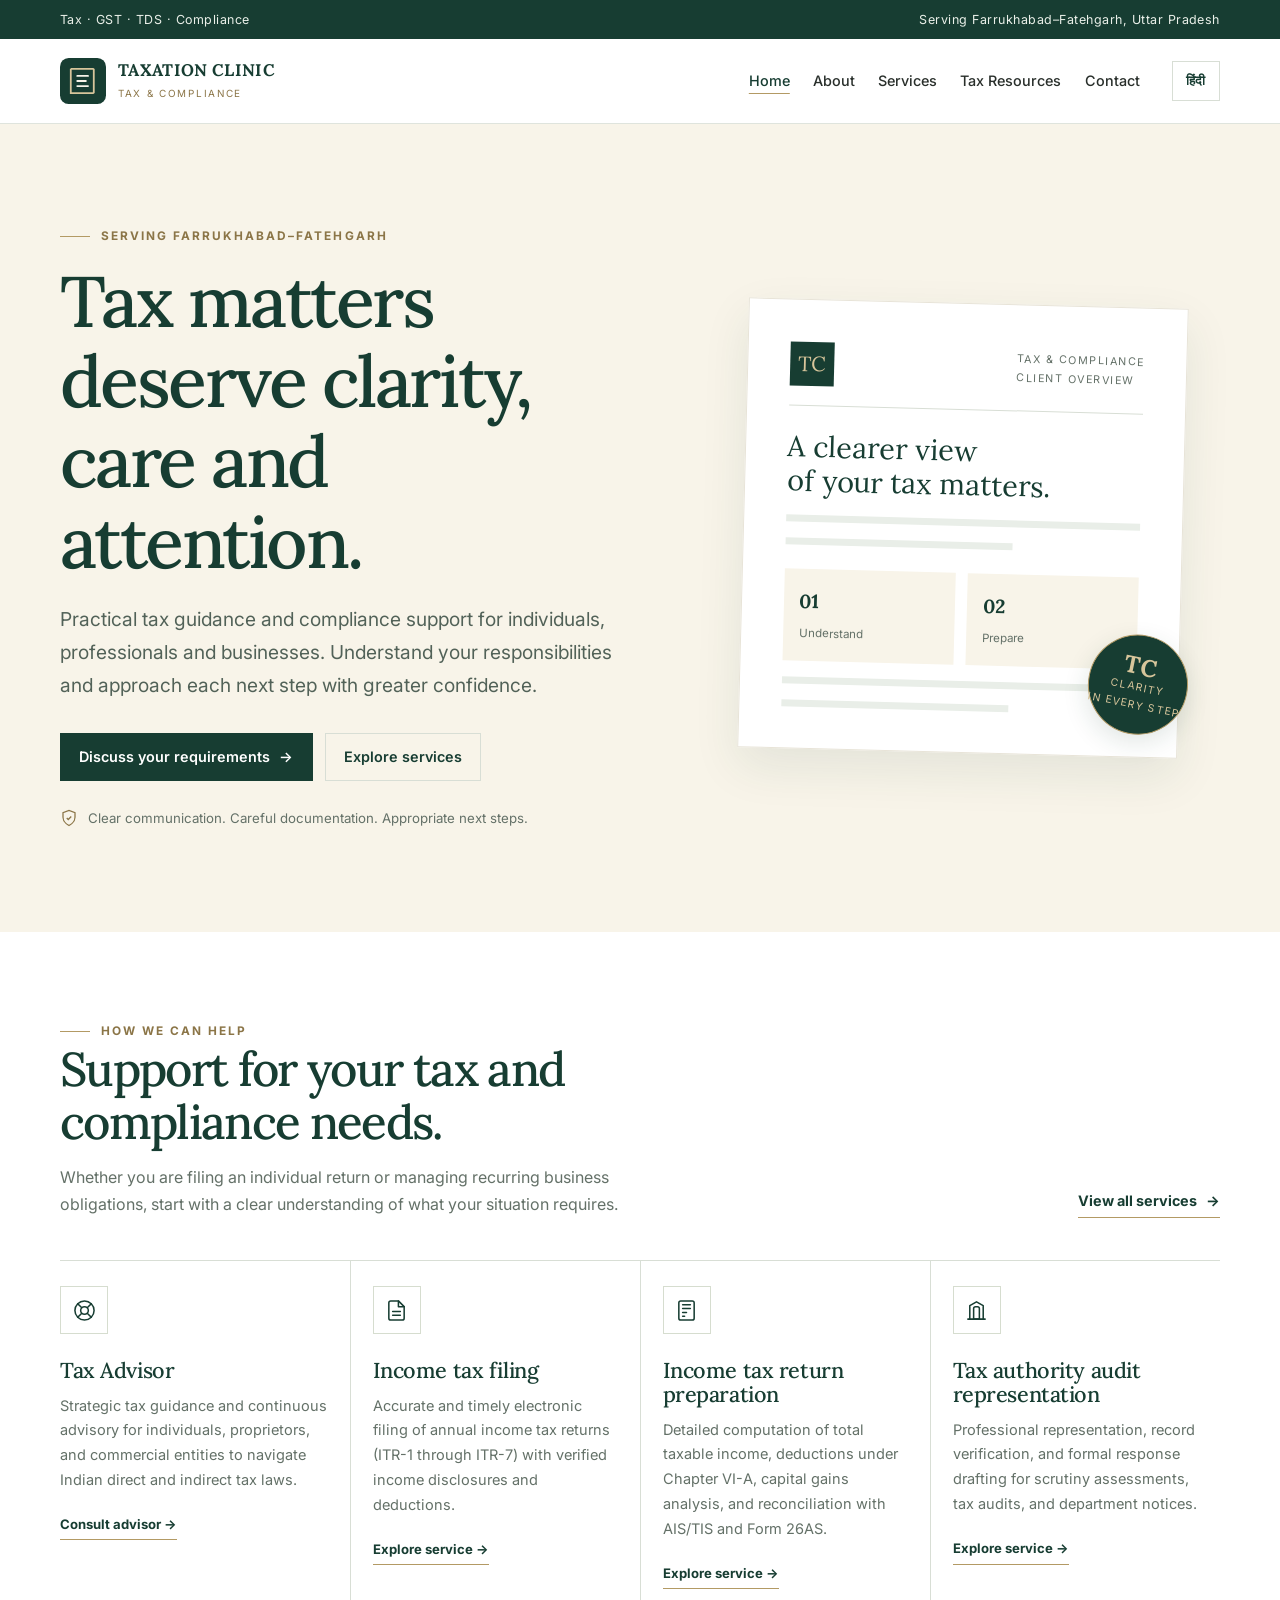
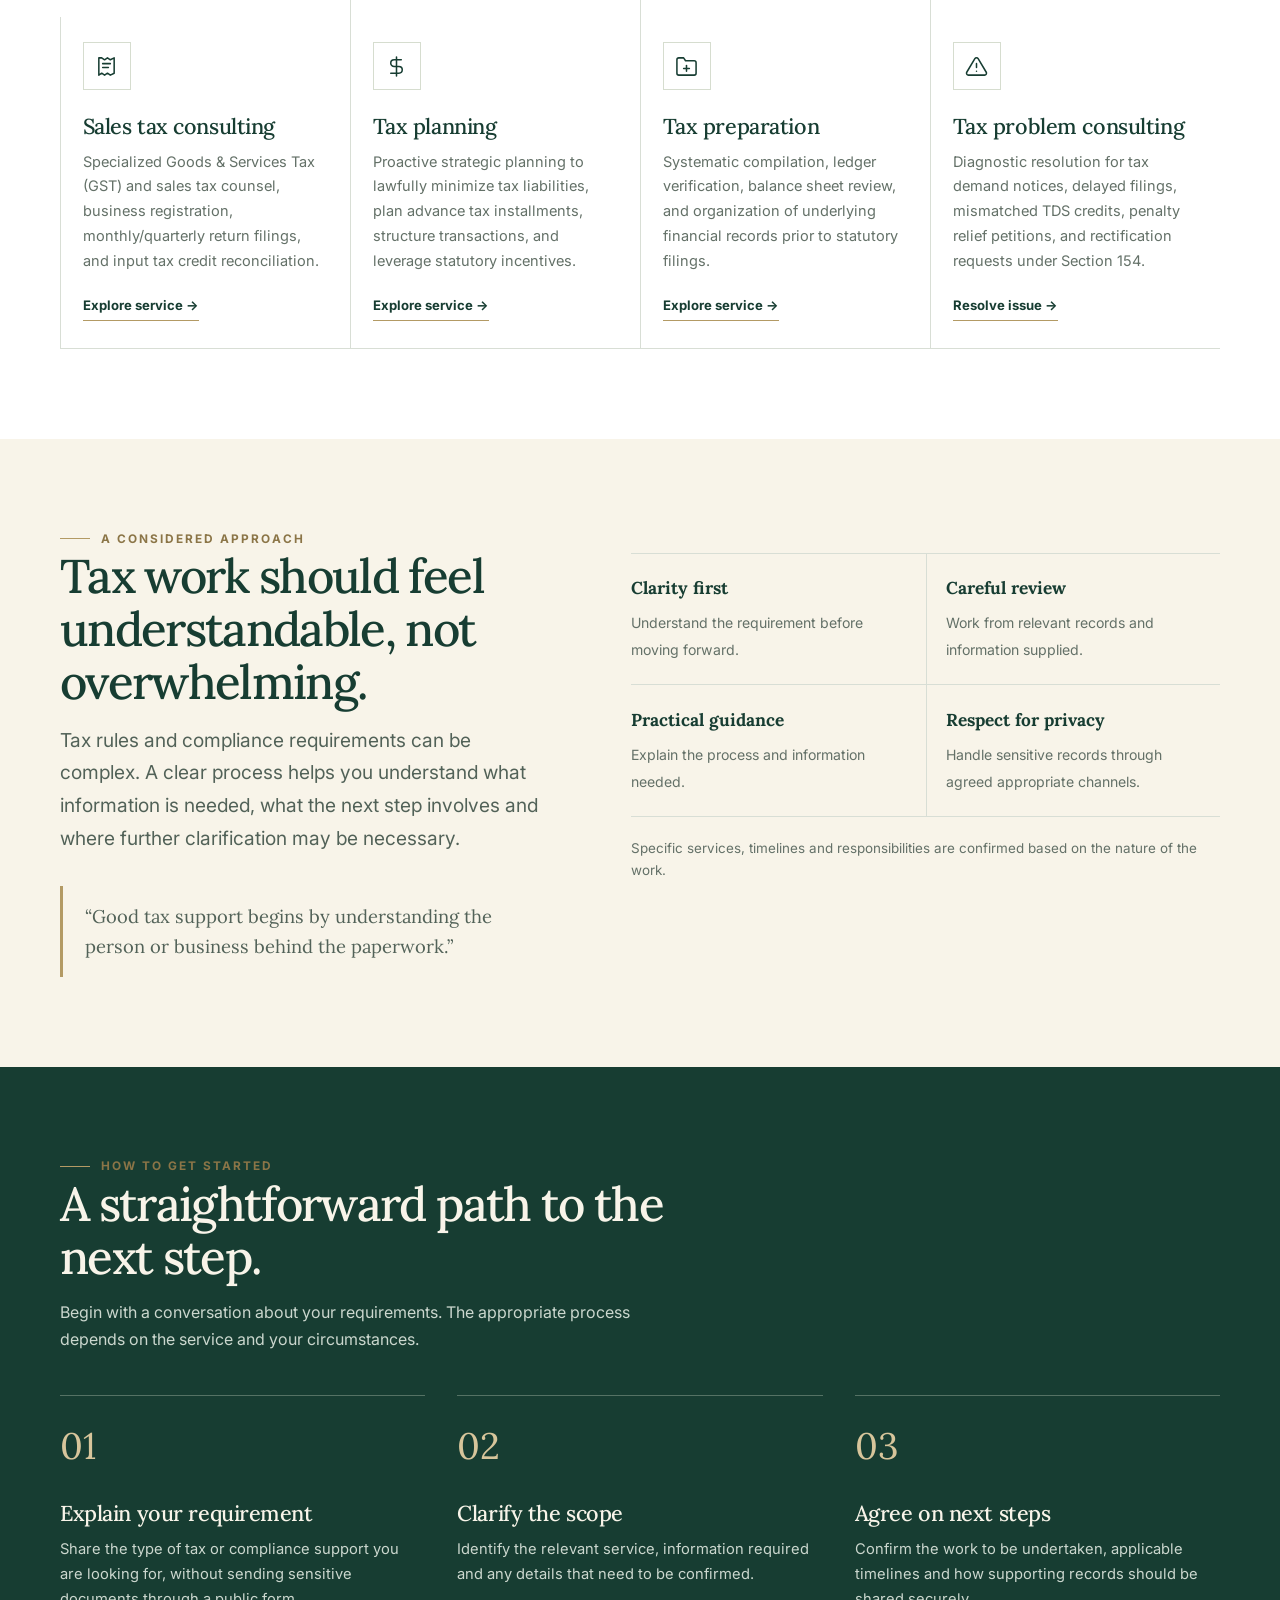
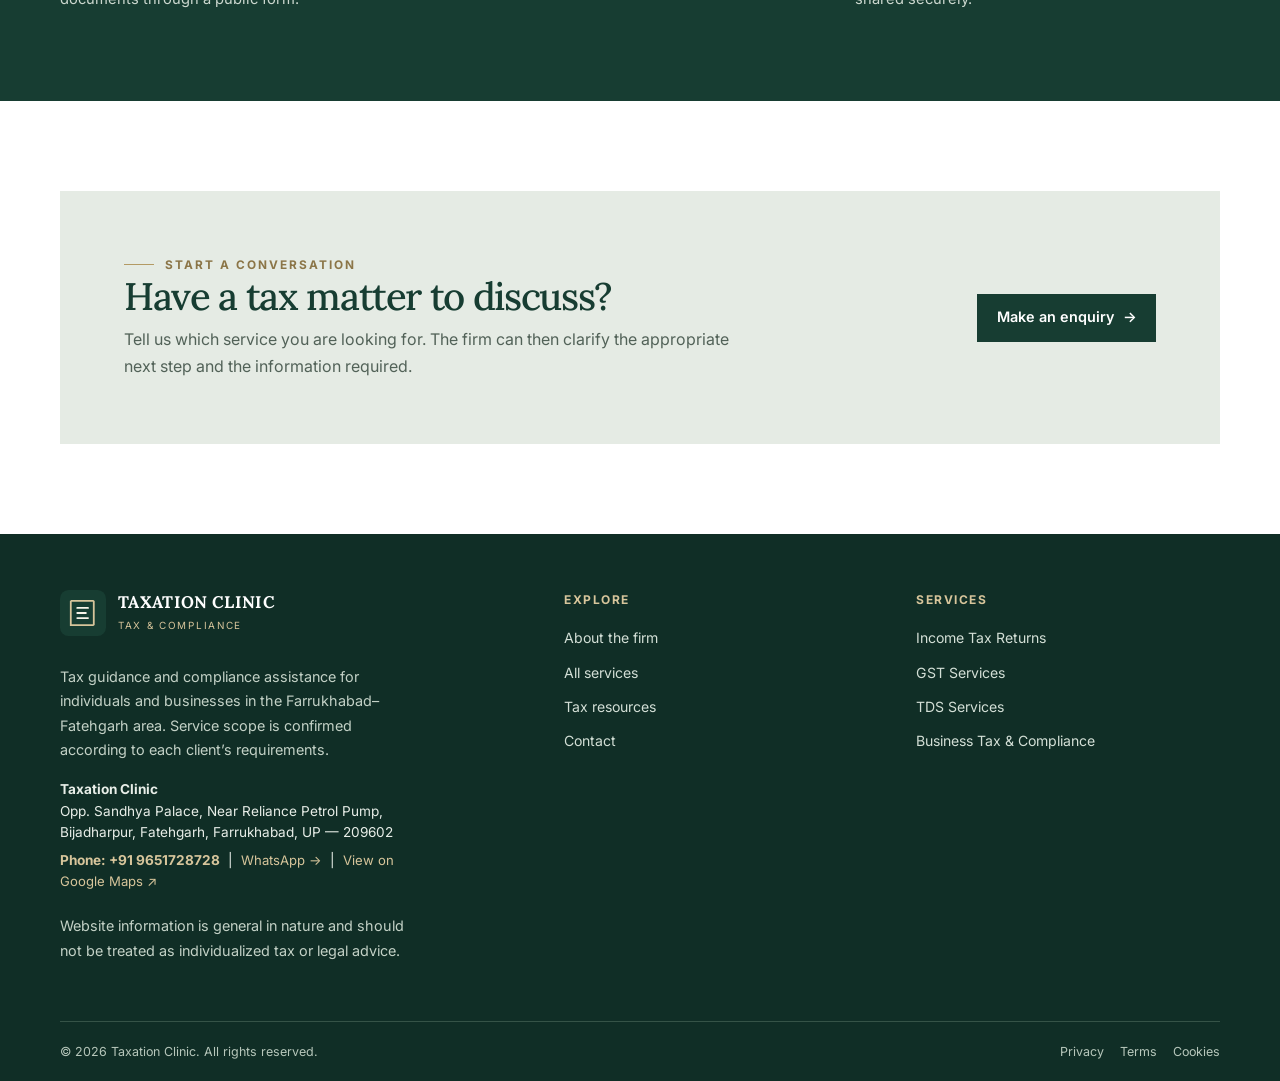
==== commit fd44ee22: "Add files via upload" ====
--- a/index.html
+++ b/index.html
@@ -1,2 +1 @@
-<!doctype html><html lang="en-IN"><head><meta charset="utf-8"><meta name="viewport" content="width=device-width,initial-scale=1"><meta name="theme-color" content="#173D32"><meta name="description" content="Taxation Clinic offers tax guidance and compliance assistance for individuals and businesses in Farrukhabad–Fatehgarh, Uttar Pradesh."><meta property="og:type" content="website"><meta property="og:site_name" content="Taxation Clinic"><meta property="og:title" content="Tax Consultant in Farrukhabad–Fatehgarh | Taxation Clinic"><meta property="og:description" content="Taxation Clinic offers tax guidance and compliance assistance for individuals and businesses in Farrukhabad–Fatehgarh, Uttar Pradesh."><meta property="og:image" content="https://taxationclinic.in/assets/og-image.svg"><meta name="twitter:card" content="summary_large_image"><meta name="twitter:title" content="Tax Consultant in Farrukhabad–Fatehgarh | Taxation Clinic"><meta name="twitter:description" content="Taxation Clinic offers tax guidance and compliance assistance for individuals and businesses in Farrukhabad–Fatehgarh, Uttar Pradesh."><meta name="twitter:image" content="https://taxationclinic.in/assets/og-image.svg"><link rel="icon" href="assets/favicon.svg" type="image/svg+xml"><link rel="preconnect" href="https://fonts.googleapis.com"><link rel="preconnect" href="https://fonts.gstatic.com" crossorigin><link rel="stylesheet" href="assets/site.css"><link rel="canonical" href="https://taxationclinic.in/"><title>Tax Consultant in Farrukhabad–Fatehgarh | Taxation Clinic</title><script type="application/ld+json">{"@context": "https://schema.org", "@type": "Organization", "name": "Taxation Clinic", "url": "https://taxationclinic.in/", "description": "Tax guidance and compliance assistance for individuals and businesses in Farrukhabad–Fatehgarh, Uttar Pradesh.", "areaServed": {"@type": "AdministrativeArea", "name": "Farrukhabad–Fatehgarh, Uttar Pradesh, India"}}</script></head><body><a class="skip-link" href="#main">Skip to content</a><div class="topline"><div class="container"><span>Tax · GST · TDS · Compliance</span><span class="topline-right">Serving Farrukhabad–Fatehgarh, Uttar Pradesh</span></div></div><header class="site-header"><div class="container nav-wrap"><a class="brand" href="index.html" aria-label="Taxation Clinic home"><img src="assets/mark.svg" width="46" height="46" alt=""><span><span class="brand-name">TAXATION CLINIC</span><span class="brand-sub">TAX &amp; COMPLIANCE</span></span></a><nav class="nav-links" data-nav id="primary-navigation" aria-label="Primary navigation"><a href="index.html" aria-current="page">Home</a><a href="about.html">About</a><a href="services.html">Services</a><a href="resources.html">Tax Resources</a><a href="contact.html">Contact</a><a class="nav-cta" href="contact.html">Discuss your requirements <span aria-hidden="true">→</span></a></nav><div class="nav-actions"><button type="button" class="language-toggle" aria-label="Switch website language" aria-pressed="false">हिंदी</button><button class="menu-toggle" data-menu-toggle aria-label="Open navigation" aria-expanded="false" aria-controls="primary-navigation"><svg viewBox="0 0 24 24" fill="none" stroke="currentColor" stroke-width="1.8" stroke-linecap="round"><path d="M4 7h16M4 12h16M4 17h16"/></svg></button></div></div></header><main id="main"><section class="hero"><div class="container hero-grid"><div><div class="eyebrow">Serving Farrukhabad–Fatehgarh</div><h1>Tax matters deserve clarity, care and attention.</h1><p class="lead">Practical tax guidance and compliance support for individuals, professionals and businesses. Understand your responsibilities and approach each next step with greater confidence.</p><div class="hero-actions"><a class="btn" href="contact.html">Discuss your requirements <span aria-hidden="true">→</span></a><a class="btn btn-outline" href="services.html">Explore services</a></div><div class="hero-note"><svg viewBox="0 0 24 24" fill="none" stroke="currentColor" stroke-width="1.7"><path d="M12 22s8-4 8-11V5l-8-3-8 3v6c0 7 8 11 8 11z"/><path d="m9 12 2 2 4-4"/></svg><span>Clear communication. Careful documentation. Appropriate next steps.</span></div></div><div class="hero-art" aria-label="Illustration of organized tax documents"><div class="hero-paper"><div class="paper-top"><div class="paper-mark">TC</div><div class="paper-label">TAX &amp; COMPLIANCE<br>CLIENT OVERVIEW</div></div><div class="paper-title">A clearer view<br>of your tax matters.</div><div class="paper-line"></div><div class="paper-line short"></div><div class="paper-row"><div class="paper-stat"><b>01</b><span>Understand</span></div><div class="paper-stat"><b>02</b><span>Prepare</span></div></div><div class="paper-line"></div><div class="paper-line short"></div><div class="seal"><div><strong>TC</strong>CLARITY<br>IN EVERY STEP</div></div></div></div></div></section>
-<section class="section"><div class="container"><div class="section-head"><div><div class="eyebrow">How we can help</div><h2>Support for your tax and compliance needs.</h2><p>Whether you are filing an individual return or managing recurring business obligations, start with a clear understanding of what your situation requires.</p></div><a class="text-link" href="services.html">View all services <span aria-hidden="true">→</span></a></div><div class="services-grid"><article class="service-item"><div class="service-icon"><svg viewBox="0 0 24 24" fill="none" stroke="currentColor" stroke-width="1.6" stroke-linecap="round" stroke-linejoin="round" aria-hidden="true"><path d="M14 2H6a2 2 0 0 0-2 2v16a2 2 0 0 0 2 2h12a2 2 0 0 0 2-2V8z"/><path d="M14 2v6h6M8 13h8M8 17h8"/></svg></div><h3>Income Tax Returns</h3><p>Assistance with income tax return preparation, filing and related tax matters, based on the information and documents you provide.</p><a class="text-link" href="services/income-tax.html">Explore service <span aria-hidden="true">→</span></a></article><article class="service-item"><div class="service-icon"><svg viewBox="0 0 24 24" fill="none" stroke="currentColor" stroke-width="1.6" stroke-linecap="round" stroke-linejoin="round" aria-hidden="true"><path d="M4 3v18l3-2 3 2 3-2 3 2 4-2V3l-4 2-3-2-3 2-3-2z"/><path d="M8 9h8M8 13h6"/></svg></div><h3>GST Services</h3><p>Practical assistance with applicable GST registrations, returns and recurring compliance requirements for businesses.</p><a class="text-link" href="services/gst.html">Explore service <span aria-hidden="true">→</span></a></article><article class="service-item"><div class="service-icon"><svg viewBox="0 0 24 24" fill="none" stroke="currentColor" stroke-width="1.6" stroke-linecap="round" stroke-linejoin="round" aria-hidden="true"><rect x="5" y="4" width="14" height="17" rx="2"/><path d="M9 4.5V3h6v1.5M8 10h8M8 14h8M8 18h4"/></svg></div><h3>TDS Services</h3><p>Assistance with applicable tax deducted at source (TDS) compliance, statement preparation and related documentation.</p><a class="text-link" href="services/tds.html">Explore service <span aria-hidden="true">→</span></a></article><article class="service-item"><div class="service-icon"><svg viewBox="0 0 24 24" fill="none" stroke="currentColor" stroke-width="1.6" stroke-linecap="round" stroke-linejoin="round" aria-hidden="true"><rect x="3" y="7" width="18" height="14" rx="2"/><path d="M8 7V4h8v3M3 12h18M10 12v2h4v-2"/></svg></div><h3>Business Tax & Compliance</h3><p>Tax and compliance support for proprietors and businesses, with the scope confirmed according to the entity type and work required.</p><a class="text-link" href="services/business-compliance.html">Explore service <span aria-hidden="true">→</span></a></article></div></div></section><section class="section section-soft"><div class="container two-col"><div><div class="eyebrow">A considered approach</div><h2>Tax work should feel understandable, not overwhelming.</h2><p class="lead">Tax rules and compliance requirements can be complex. A clear process helps you understand what information is needed, what the next step involves and where further clarification may be necessary.</p><div class="intro-mark">“Good tax support begins by understanding the person or business behind the paperwork.”</div></div><div><div class="principles"><div class="principle"><strong>Clarity first</strong><span>Understand the requirement before moving forward.</span></div><div class="principle"><strong>Careful review</strong><span>Work from relevant records and information supplied.</span></div><div class="principle"><strong>Practical guidance</strong><span>Explain the process and information needed.</span></div><div class="principle"><strong>Respect for privacy</strong><span>Handle sensitive records through agreed appropriate channels.</span></div></div><p class="muted" style="font-size:.84rem;margin-top:1.2rem">Specific services, timelines and responsibilities are confirmed based on the nature of the work.</p></div></div></section><section class="section section-green"><div class="container"><div class="section-head"><div><div class="eyebrow">How to get started</div><h2>A straightforward path to the next step.</h2><p>Begin with a conversation about your requirements. The appropriate process depends on the service and your circumstances.</p></div></div><div class="process-grid"><article class="process-step"><div class="step-num">01</div><h3>Explain your requirement</h3><p>Share the type of tax or compliance support you are looking for, without sending sensitive documents through a public form.</p></article><article class="process-step"><div class="step-num">02</div><h3>Clarify the scope</h3><p>Identify the relevant service, information required and any details that need to be confirmed.</p></article><article class="process-step"><div class="step-num">03</div><h3>Agree on next steps</h3><p>Confirm the work to be undertaken, applicable timelines and how supporting records should be shared securely.</p></article></div></div></section><section class="section"><div class="container"><div class="cta-band"><div><div class="eyebrow">Start a conversation</div><h2>Have a tax matter to discuss?</h2><p>Tell us which service you are looking for. The firm can then clarify the appropriate next step and the information required.</p></div><a class="btn" href="contact.html">Make an enquiry <span aria-hidden="true">→</span></a></div></div></section></main><footer class="site-footer"><div class="container"><div class="footer-grid"><div class="footer-brand"><a class="brand" href="index.html"><img src="assets/mark.svg" width="46" height="46" alt=""><span><span class="brand-name">TAXATION CLINIC</span><span class="brand-sub">TAX &amp; COMPLIANCE</span></span></a><p>Tax guidance and compliance assistance for individuals and businesses in the Farrukhabad–Fatehgarh area. Service scope is confirmed according to each client’s requirements.</p><p class="notice">Website information is general in nature and should not be treated as individualized tax or legal advice.</p></div><div><div class="footer-heading">Explore</div><div class="footer-links"><a href="about.html">About the firm</a><a href="services.html">All services</a><a href="resources.html">Tax resources</a><a href="contact.html">Contact</a></div></div><div><div class="footer-heading">Services</div><div class="footer-links"><a href="services/income-tax.html">Income Tax Returns</a><a href="services/gst.html">GST Services</a><a href="services/tds.html">TDS Services</a><a href="services/business-compliance.html">Business Tax &amp; Compliance</a></div></div></div><div class="footer-bottom"><span>© <span data-year>2026</span> Taxation Clinic. All rights reserved.</span><div class="footer-legal"><a href="privacy-policy.html">Privacy</a><a href="terms.html">Terms</a><a href="cookies.html">Cookies</a></div></div></div></footer><script src="assets/site.js" defer></script><script src="assets/language.js" defer></script></body></html>+<!doctype html><html lang="en-IN"><head><meta charset="utf-8"><meta name="viewport" content="width=device-width,initial-scale=1"><meta name="theme-color" content="#173D32"><meta name="description" content="Taxation Clinic offers tax guidance, income tax filing, GST consulting, audit representation, and tax planning in Farrukhabad–Fatehgarh, Uttar Pradesh."><meta property="og:type" content="website"><meta property="og:site_name" content="Taxation Clinic"><meta property="og:title" content="Tax Consultant in Farrukhabad–Fatehgarh | Taxation Clinic"><meta property="og:description" content="Taxation Clinic offers tax guidance, income tax filing, GST consulting, audit representation, and tax planning in Farrukhabad–Fatehgarh, Uttar Pradesh."><meta property="og:image" content="https://taxationclinic.in/assets/og-image.svg"><meta name="twitter:card" content="summary_large_image"><meta name="twitter:title" content="Tax Consultant in Farrukhabad–Fatehgarh | Taxation Clinic"><meta name="twitter:description" content="Taxation Clinic offers tax guidance, income tax filing, GST consulting, audit representation, and tax planning in Farrukhabad–Fatehgarh, Uttar Pradesh."><meta name="twitter:image" content="https://taxationclinic.in/assets/og-image.svg"><link rel="icon" href="assets/favicon.svg" type="image/svg+xml"><link rel="preconnect" href="https://fonts.googleapis.com"><link rel="preconnect" href="https://fonts.gstatic.com" crossorigin><link rel="stylesheet" href="assets/site.css"><link rel="canonical" href="https://taxationclinic.in/"><title>Tax Consultant in Farrukhabad–Fatehgarh | Taxation Clinic</title><script type="application/ld+json">{"@context":"https://schema.org","@type":["AccountingService","LegalService","LocalBusiness"],"name":"Taxation Clinic","url":"https://taxationclinic.in/","hasMap":"https://share.google/sfp1tptaThCmUh8IK","telephone":"+919651728728","address":{"@type":"PostalAddress","streetAddress":"Opposite Sandhya Palace, Near Reliance Petrol Pump, Bijadharpur","addressLocality":"Fatehgarh, Farrukhabad","addressRegion":"Uttar Pradesh","postalCode":"209602","addressCountry":"IN"},"geo":{"@type":"GeoCoordinates","latitude":27.368,"longitude":79.624},"openingHoursSpecification":{"@type":"OpeningHoursSpecification","dayOfWeek":["Monday","Tuesday","Wednesday","Thursday","Friday","Saturday"],"opens":"10:00","closes":"18:00"},"makesOffer":[{"@type":"Offer","itemOffered":{"@type":"Service","name":"Tax Advisor"}},{"@type":"Offer","itemOffered":{"@type":"Service","name":"Income tax filing"}},{"@type":"Offer","itemOffered":{"@type":"Service","name":"Income tax return preparation"}},{"@type":"Offer","itemOffered":{"@type":"Service","name":"Tax authority audit representation"}},{"@type":"Offer","itemOffered":{"@type":"Service","name":"Sales tax consulting"}},{"@type":"Offer","itemOffered":{"@type":"Service","name":"Tax planning"}},{"@type":"Offer","itemOffered":{"@type":"Service","name":"Tax preparation"}},{"@type":"Offer","itemOffered":{"@type":"Service","name":"Tax problem consulting"}}]}</script></head><body><a class="skip-link" href="#main">Skip to content</a><div class="topline"><div class="container"><span>Tax · GST · TDS · Compliance</span><span class="topline-right">Serving Farrukhabad–Fatehgarh, Uttar Pradesh</span></div></div><header class="site-header"><div class="container nav-wrap"><a class="brand" href="index.html" aria-label="Taxation Clinic home"><img src="assets/mark.svg" width="46" height="46" alt=""><span><span class="brand-name">TAXATION CLINIC</span><span class="brand-sub">TAX &amp; COMPLIANCE</span></span></a><nav class="nav-links" data-nav id="primary-navigation" aria-label="Primary navigation"><a href="index.html" aria-current="page">Home</a><a href="about.html">About</a><a href="services.html">Services</a><a href="resources.html">Tax Resources</a><a href="contact.html">Contact</a></nav><div class="nav-actions"><button type="button" class="language-toggle" aria-label="Switch website language" aria-pressed="false">हिंदी</button><button class="menu-toggle" data-menu-toggle aria-label="Open navigation" aria-expanded="false" aria-controls="primary-navigation"><svg viewBox="0 0 24 24" fill="none" stroke="currentColor" stroke-width="1.8" stroke-linecap="round"><path d="M4 7h16M4 12h16M4 17h16"/></svg></button></div></div></header><main id="main"><section class="hero"><div class="container hero-grid"><div><div class="eyebrow">Serving Farrukhabad–Fatehgarh</div><h1>Tax matters deserve clarity, care and attention.</h1><p class="lead">Practical tax guidance and compliance support for individuals, professionals and businesses. Understand your responsibilities and approach each next step with greater confidence.</p><div class="hero-actions"><a class="btn" href="contact.html">Discuss your requirements <span aria-hidden="true">→</span></a><a class="btn btn-outline" href="services.html">Explore services</a></div><div class="hero-note"><svg viewBox="0 0 24 24" fill="none" stroke="currentColor" stroke-width="1.7"><path d="M12 22s8-4 8-11V5l-8-3-8 3v6c0 7 8 11 8 11z"/><path d="m9 12 2 2 4-4"/></svg><span>Clear communication. Careful documentation. Appropriate next steps.</span></div></div><div class="hero-art" aria-label="Illustration of organized tax documents"><div class="hero-paper"><div class="paper-top"><div class="paper-mark">TC</div><div class="paper-label">TAX &amp; COMPLIANCE<br>CLIENT OVERVIEW</div></div><div class="paper-title">A clearer view<br>of your tax matters.</div><div class="paper-line"></div><div class="paper-line short"></div><div class="paper-row"><div class="paper-stat"><b>01</b><span>Understand</span></div><div class="paper-stat"><b>02</b><span>Prepare</span></div></div><div class="paper-line"></div><div class="paper-line short"></div><div class="seal"><div><strong>TC</strong>CLARITY<br>IN EVERY STEP</div></div></div></div></div></section><section class="section"><div class="container"><div class="section-head"><div><div class="eyebrow">How we can help</div><h2>Support for your tax and compliance needs.</h2><p>Whether you are filing an individual return or managing recurring business obligations, start with a clear understanding of what your situation requires.</p></div><a class="text-link" href="services.html">View all services <span aria-hidden="true">→</span></a></div><div class="services-grid"><article class="service-item"><div class="service-icon"><svg viewBox="0 0 24 24" fill="none" stroke="currentColor" stroke-width="1.6" stroke-linecap="round" stroke-linejoin="round" aria-hidden="true"><circle cx="12" cy="12" r="10"/><path d="m4.93 4.93 4.24 4.24"/><path d="m14.83 9.17 4.24-4.24"/><path d="m14.83 14.83 4.24 4.24"/><path d="m9.17 14.83-4.24 4.24"/><circle cx="12" cy="12" r="4"/></svg></div><h3>Tax Advisor</h3><p>Strategic tax guidance and continuous advisory for individuals, proprietors, and commercial entities to navigate Indian direct and indirect tax laws.</p><a class="text-link" href="contact.html">Consult advisor →</a></article><article class="service-item"><div class="service-icon"><svg viewBox="0 0 24 24" fill="none" stroke="currentColor" stroke-width="1.6" stroke-linecap="round" stroke-linejoin="round" aria-hidden="true"><path d="M14 2H6a2 2 0 0 0-2 2v16a2 2 0 0 0 2 2h12a2 2 0 0 0 2-2V8z"/><path d="M14 2v6h6M8 13h8M8 17h8"/></svg></div><h3>Income tax filing</h3><p>Accurate and timely electronic filing of annual income tax returns (ITR-1 through ITR-7) with verified income disclosures and deductions.</p><a class="text-link" href="services/income-tax.html">Explore service →</a></article><article class="service-item"><div class="service-icon"><svg viewBox="0 0 24 24" fill="none" stroke="currentColor" stroke-width="1.6" stroke-linecap="round" stroke-linejoin="round" aria-hidden="true"><rect x="4" y="2" width="16" height="20" rx="2"/><line x1="8" y1="6" x2="16" y2="6"/><line x1="8" y1="10" x2="16" y2="10"/><line x1="8" y1="14" x2="12" y2="14"/><line x1="8" y1="18" x2="10" y2="18"/></svg></div><h3>Income tax return preparation</h3><p>Detailed computation of total taxable income, deductions under Chapter VI-A, capital gains analysis, and reconciliation with AIS/TIS and Form 26AS.</p><a class="text-link" href="services/income-tax.html">Explore service →</a></article><article class="service-item"><div class="service-icon"><svg viewBox="0 0 24 24" fill="none" stroke="currentColor" stroke-width="1.6" stroke-linecap="round" stroke-linejoin="round" aria-hidden="true"><path d="m3 21 18 0"/><path d="M5 21V7l7-4 7 4v14"/><path d="M9 10a2 2 0 0 1 2-2h2a2 2 0 0 1 2 2v11H9V10z"/></svg></div><h3>Tax authority audit representation</h3><p>Professional representation, record verification, and formal response drafting for scrutiny assessments, tax audits, and department notices.</p><a class="text-link" href="services/business-compliance.html">Explore service →</a></article><article class="service-item"><div class="service-icon"><svg viewBox="0 0 24 24" fill="none" stroke="currentColor" stroke-width="1.6" stroke-linecap="round" stroke-linejoin="round" aria-hidden="true"><path d="M4 3v18l3-2 3 2 3-2 3 2 4-2V3l-4 2-3-2-3 2-3-2z"/><path d="M8 9h8M8 13h6"/></svg></div><h3>Sales tax consulting</h3><p>Specialized Goods &amp; Services Tax (GST) and sales tax counsel, business registration, monthly/quarterly return filings, and input tax credit reconciliation.</p><a class="text-link" href="services/gst.html">Explore service →</a></article><article class="service-item"><div class="service-icon"><svg viewBox="0 0 24 24" fill="none" stroke="currentColor" stroke-width="1.6" stroke-linecap="round" stroke-linejoin="round" aria-hidden="true"><path d="M12 2v20M17 5H9.5a3.5 3.5 0 0 0 0 7h5a3.5 3.5 0 0 1 0 7H6"/></svg></div><h3>Tax planning</h3><p>Proactive strategic planning to lawfully minimize tax liabilities, plan advance tax installments, structure transactions, and leverage statutory incentives.</p><a class="text-link" href="services/income-tax.html">Explore service →</a></article><article class="service-item"><div class="service-icon"><svg viewBox="0 0 24 24" fill="none" stroke="currentColor" stroke-width="1.6" stroke-linecap="round" stroke-linejoin="round" aria-hidden="true"><path d="M22 19a2 2 0 0 1-2 2H4a2 2 0 0 1-2-2V5a2 2 0 0 1 2-2h5l2 3h9a2 2 0 0 1 2 2z"/><line x1="12" y1="11" x2="12" y2="17"/><line x1="9" y1="14" x2="15" y2="14"/></svg></div><h3>Tax preparation</h3><p>Systematic compilation, ledger verification, balance sheet review, and organization of underlying financial records prior to statutory filings.</p><a class="text-link" href="services/business-compliance.html">Explore service →</a></article><article class="service-item"><div class="service-icon"><svg viewBox="0 0 24 24" fill="none" stroke="currentColor" stroke-width="1.6" stroke-linecap="round" stroke-linejoin="round" aria-hidden="true"><path d="M10.29 3.86L1.82 18a2 2 0 0 0 1.71 3h16.94a2 2 0 0 0 1.71-3L13.71 3.86a2 2 0 0 0-3.42 0z"/><line x1="12" y1="9" x2="12" y2="13"/><line x1="12" y1="17" x2="12.01" y2="17"/></svg></div><h3>Tax problem consulting</h3><p>Diagnostic resolution for tax demand notices, delayed filings, mismatched TDS credits, penalty relief petitions, and rectification requests under Section 154.</p><a class="text-link" href="contact.html">Resolve issue →</a></article></div></div></section><section class="section section-soft"><div class="container two-col"><div><div class="eyebrow">A considered approach</div><h2>Tax work should feel understandable, not overwhelming.</h2><p class="lead">Tax rules and compliance requirements can be complex. A clear process helps you understand what information is needed, what the next step involves and where further clarification may be necessary.</p><div class="intro-mark">“Good tax support begins by understanding the person or business behind the paperwork.”</div></div><div><div class="principles"><div class="principle"><strong>Clarity first</strong><span>Understand the requirement before moving forward.</span></div><div class="principle"><strong>Careful review</strong><span>Work from relevant records and information supplied.</span></div><div class="principle"><strong>Practical guidance</strong><span>Explain the process and information needed.</span></div><div class="principle"><strong>Respect for privacy</strong><span>Handle sensitive records through agreed appropriate channels.</span></div></div><p class="muted" style="font-size:.84rem;margin-top:1.2rem">Specific services, timelines and responsibilities are confirmed based on the nature of the work.</p></div></div></section><section class="section section-green"><div class="container"><div class="section-head"><div><div class="eyebrow">How to get started</div><h2>A straightforward path to the next step.</h2><p>Begin with a conversation about your requirements. The appropriate process depends on the service and your circumstances.</p></div></div><div class="process-grid"><article class="process-step"><div class="step-num">01</div><h3>Explain your requirement</h3><p>Share the type of tax or compliance support you are looking for, without sending sensitive documents through a public form.</p></article><article class="process-step"><div class="step-num">02</div><h3>Clarify the scope</h3><p>Identify the relevant service, information required and any details that need to be confirmed.</p></article><article class="process-step"><div class="step-num">03</div><h3>Agree on next steps</h3><p>Confirm the work to be undertaken, applicable timelines and how supporting records should be shared securely.</p></article></div></div></section><section class="section"><div class="container"><div class="cta-band"><div><div class="eyebrow">Start a conversation</div><h2>Have a tax matter to discuss?</h2><p>Tell us which service you are looking for. The firm can then clarify the appropriate next step and the information required.</p></div><a class="btn" href="contact.html">Make an enquiry <span aria-hidden="true">→</span></a></div></div></section></main><footer class="site-footer"><div class="container"><div class="footer-grid"><div class="footer-brand"><a class="brand" href="index.html"><img src="assets/mark.svg" width="46" height="46" alt=""><span><span class="brand-name">TAXATION CLINIC</span><span class="brand-sub">TAX &amp; COMPLIANCE</span></span></a><p>Tax guidance and compliance assistance for individuals and businesses in the Farrukhabad–Fatehgarh area. Service scope is confirmed according to each client’s requirements.</p><p style="margin-top:1rem;color:#e8eee8;font-size:.85rem;line-height:1.6"><strong>Taxation Clinic</strong><br>Opp. Sandhya Palace, Near Reliance Petrol Pump,<br>Bijadharpur, Fatehgarh, Farrukhabad, UP — 209602<br><a href="tel:+919651728728" style="color:var(--gold-light);font-weight:700;display:inline-block;margin-top:.35rem">Phone: +91 9651728728</a> &nbsp;|&nbsp; <a href="https://wa.me/919651728728" target="_blank" rel="noopener noreferrer" style="color:var(--gold-light);font-size:.82rem">WhatsApp →</a> &nbsp;|&nbsp; <a href="https://share.google/sfp1tptaThCmUh8IK" target="_blank" rel="noopener noreferrer" style="color:var(--gold-light);font-size:.82rem">View on Google Maps ↗</a></p><p class="notice">Website information is general in nature and should not be treated as individualized tax or legal advice.</p></div><div><div class="footer-heading">Explore</div><div class="footer-links"><a href="about.html">About the firm</a><a href="services.html">All services</a><a href="resources.html">Tax resources</a><a href="contact.html">Contact</a></div></div><div><div class="footer-heading">Services</div><div class="footer-links"><a href="services/income-tax.html">Income Tax Returns</a><a href="services/gst.html">GST Services</a><a href="services/tds.html">TDS Services</a><a href="services/business-compliance.html">Business Tax &amp; Compliance</a></div></div></div><div class="footer-bottom"><span>© <span data-year>2026</span> Taxation Clinic. All rights reserved.</span><div class="footer-legal"><a href="privacy-policy.html">Privacy</a><a href="terms.html">Terms</a><a href="cookies.html">Cookies</a></div></div></div></footer><script src="assets/site.js" defer></script><script src="assets/language.js" defer></script></body></html>
--- a/assets/site.css
+++ b/assets/site.css
@@ -1,7 +1,20 @@
-@import url('https://fonts.googleapis.com/css2?family=Inter:wght@400;500;600;700&family=Lora:wght@400;500;600;700&family=Noto+Sans+Devanagari:wght@400;500;600&display=swap');
-:root{--green:#173D32;--green-2:#244F41;--ivory:#F8F4E9;--gold:#B39A64;--gold-light:#D7C59B;--ink:#292F2B;--muted:#647168;--sage:#E5EBE4;--line:#D8DED5;--white:#fff;--container:1160px;--serif:'Lora',Georgia,serif;--sans:'Inter','Noto Sans Devanagari',Arial,sans-serif;--space:clamp(1rem,2vw,1.5rem);--shadow:0 18px 48px rgba(23,61,50,.09)}
-*{box-sizing:border-box}html{scroll-behavior:smooth;scroll-padding-top:90px}body{margin:0;background:#fff;color:var(--ink);font-family:var(--sans);font-size:16px;line-height:1.7;-webkit-font-smoothing:antialiased}body.menu-open{overflow:hidden}a{color:inherit;text-decoration:none}a:hover{color:var(--green-2)}button,input,select,textarea{font:inherit}button,a,input,select,textarea{ -webkit-tap-highlight-color:transparent}button:focus-visible,a:focus-visible,input:focus-visible,select:focus-visible,textarea:focus-visible{outline:3px solid var(--gold);outline-offset:3px}img,svg{max-width:100%}img{height:auto}.container{width:min(var(--container),calc(100% - 40px));margin-inline:auto}.skip-link{position:absolute;left:12px;top:-60px;background:var(--ivory);padding:10px 14px;z-index:1000}.skip-link:focus{top:12px}.topline{background:var(--green);color:#eaf0e9;font-size:.78rem;letter-spacing:.04em}.topline .container{display:flex;justify-content:space-between;gap:1rem;padding:.55rem 0}.site-header{position:sticky;top:0;z-index:50;background:rgba(255,255,255,.96);border-bottom:1px solid rgba(216,222,213,.8);backdrop-filter:blur(12px)}.nav-wrap{min-height:84px;display:flex;align-items:center;justify-content:space-between;gap:2rem}.brand{display:inline-flex;align-items:center;gap:.75rem;min-width:0}.brand img{width:46px;height:46px}.brand-name{font-family:var(--serif);font-weight:700;letter-spacing:.02em;color:var(--green);font-size:1.05rem;line-height:1.25;display:block}.brand-sub{display:block;font-size:.62rem;letter-spacing:.17em;color:#8b7547;margin-top:.25rem}.nav-drawer-header{display:none}.nav-links{display:flex;align-items:center;gap:1.45rem;font-size:.9rem;font-weight:500;margin-left:auto}.nav-links a[aria-current=page]{color:var(--green);text-decoration:underline;text-decoration-color:var(--gold);text-underline-offset:7px}.nav-cta,.btn{display:inline-flex;align-items:center;justify-content:center;gap:.55rem;padding:.85rem 1.15rem;background:var(--green);color:white;border:1px solid var(--green);font-weight:600;font-size:.9rem;line-height:1.3;cursor:pointer;transition:background .18s ease,border-color .18s ease,transform .18s ease}.nav-cta:hover,.btn:hover{background:var(--green-2);border-color:var(--green-2);color:#fff;transform:translateY(-1px)}.btn-gold{background:var(--gold-light);border-color:var(--gold-light);color:var(--green)}.btn-gold:hover{background:#e4d5b1;border-color:#e4d5b1;color:var(--green)}.btn-outline{background:transparent;color:var(--green);border-color:var(--line)}.btn-outline:hover{background:var(--sage);color:var(--green);border-color:var(--sage)}.nav-actions{display:flex;align-items:center;gap:.6rem}.language-toggle{background:transparent;border:1px solid var(--line);color:var(--green);font-family:var(--serif);font-weight:600;font-size:.82rem;letter-spacing:.01em;padding:.45rem .85rem;height:40px;display:inline-flex;align-items:center;justify-content:center;cursor:pointer;transition:background .18s ease,border-color .18s ease,color .18s ease}.language-toggle:hover{background:var(--sage);border-color:var(--sage)}.language-toggle[aria-pressed=true]{background:var(--green);color:var(--ivory);border-color:var(--green)}.language-toggle[aria-pressed=true]:hover{background:var(--green-2);border-color:var(--green-2)}.menu-toggle{display:none;background:transparent;border:1px solid var(--line);color:var(--green);width:46px;height:46px;align-items:center;justify-content:center;cursor:pointer}.menu-toggle svg{width:22px;height:22px}.hero{background:var(--ivory);position:relative;overflow:hidden}.hero-grid{display:grid;grid-template-columns:1.05fr .95fr;gap:clamp(2rem,6vw,5rem);align-items:center;padding-block:clamp(4rem,8vw,7.25rem)}.eyebrow{font-size:.74rem;letter-spacing:.17em;text-transform:uppercase;color:#8b7547;font-weight:700;display:flex;align-items:center;gap:.7rem}.eyebrow:before{content:'';width:30px;height:1px;background:var(--gold)}h1,h2,h3,h4,p{margin-top:0}h1,h2,h3{font-family:var(--serif);font-weight:500;letter-spacing:-.035em;color:var(--green);line-height:1.12}h1{font-size:clamp(2.7rem,5.6vw,5.1rem);max-width:740px;margin:.9rem 0 1.35rem}h2{font-size:clamp(2rem,3.7vw,3.4rem);margin-bottom:1rem}h3{font-size:1.35rem;letter-spacing:-.02em;margin-bottom:.7rem}.lead{font-size:clamp(1.03rem,1.5vw,1.2rem);color:#526258;max-width:620px}.hero-actions{display:flex;flex-wrap:wrap;gap:.75rem;margin-top:2rem}.hero-note{margin-top:1.6rem;font-size:.83rem;color:var(--muted);display:flex;align-items:center;gap:.6rem}.hero-note svg{width:18px;height:18px;color:#8b7547;flex-shrink:0}.hero-art{min-height:410px;position:relative;display:flex;align-items:center;justify-content:center}.hero-paper{position:relative;width:min(100%,440px);background:white;box-shadow:var(--shadow);padding:clamp(1.5rem,4vw,2.6rem);transform:rotate(1.5deg);border:1px solid #e8e4d8}.paper-top{display:flex;align-items:center;justify-content:space-between;border-bottom:1px solid var(--line);padding-bottom:1.2rem;margin-bottom:1.5rem}.paper-mark{width:44px;height:44px;background:var(--green);display:grid;place-items:center;color:var(--gold-light);font-family:var(--serif);font-size:1.3rem}.paper-label{font-size:.67rem;letter-spacing:.14em;color:var(--muted)}.paper-title{font-family:var(--serif);font-size:1.8rem;color:var(--green);line-height:1.2}.paper-line{height:7px;background:#e9eee8;margin-top:1rem;width:100%}.paper-line.short{width:64%}.paper-row{display:grid;grid-template-columns:1fr 1fr;gap:.75rem;margin-top:1.5rem}.paper-stat{background:var(--ivory);padding:1rem}.paper-stat b{display:block;color:var(--green);font-family:var(--serif);font-size:1.2rem}.paper-stat span{font-size:.72rem;color:var(--muted)}.seal{position:absolute;right:-10px;bottom:22px;width:100px;height:100px;border:1px solid var(--gold);border-radius:50%;display:grid;place-items:center;background:var(--green);color:var(--gold-light);text-align:center;font-size:.65rem;letter-spacing:.12em;transform:rotate(10deg);box-shadow:0 8px 24px #173d3220}.seal strong{font-family:var(--serif);font-size:1.5rem;display:block;line-height:1}.section{padding-block:clamp(4rem,7vw,6.5rem)}.section-soft{background:var(--ivory)}.section-green{background:var(--green);color:#e8eee8}.section-green h2,.section-green h3{color:var(--ivory)}.section-head{display:flex;align-items:end;justify-content:space-between;gap:2rem;margin-bottom:2.6rem}.section-head>div{max-width:690px}.section-head p{color:var(--muted);max-width:570px;margin-bottom:0}.section-green .section-head p{color:#cbd7ce}.text-link{display:inline-flex;align-items:center;gap:.55rem;color:var(--green);font-weight:700;font-size:.9rem;border-bottom:1px solid var(--gold);padding-bottom:.25rem}.text-link:hover{gap:.8rem}.services-grid{display:grid;grid-template-columns:repeat(4,minmax(0,1fr));border-top:1px solid var(--line);border-bottom:1px solid var(--line)}.service-item{padding:1.6rem 1.35rem 1.7rem 0;position:relative}.service-item+.service-item{padding-left:1.35rem;border-left:1px solid var(--line)}.service-icon{width:48px;height:48px;border:1px solid #d6ddcf;display:grid;place-items:center;color:var(--green);margin-bottom:1.5rem}.service-icon svg{width:23px;height:23px}.service-item p{font-size:.91rem;color:var(--muted);margin-bottom:1.1rem}.service-item .text-link{font-size:.82rem}.two-col{display:grid;grid-template-columns:.9fr 1.1fr;gap:clamp(2rem,7vw,7rem);align-items:start}.intro-mark{border-left:3px solid var(--gold);padding:1rem 0 1rem 1.4rem;margin-top:2rem;color:#526258;font-family:var(--serif);font-size:1.15rem;line-height:1.6}.principles{display:grid;grid-template-columns:1fr 1fr;border-top:1px solid var(--line);margin-top:1.5rem}.principle{padding:1.3rem 1rem 1.3rem 0;border-bottom:1px solid var(--line)}.principle:nth-child(even){padding-left:1.2rem;border-left:1px solid var(--line)}.principle strong{display:block;color:var(--green);font-family:var(--serif);font-size:1.08rem;margin-bottom:.35rem}.principle span{font-size:.88rem;color:var(--muted)}.process-grid{display:grid;grid-template-columns:repeat(3,1fr);gap:2rem}.process-step{border-top:1px solid #557264;padding-top:1.2rem}.step-num{font-family:var(--serif);font-size:2.3rem;color:var(--gold-light);margin-bottom:1.5rem}.process-step p{font-size:.92rem;color:#cbd7ce;margin-bottom:0}.cta-band{background:var(--sage);padding:clamp(2rem,5vw,4rem);display:flex;justify-content:space-between;align-items:center;gap:2rem}.cta-band h2{font-size:clamp(1.8rem,3vw,2.6rem);margin-bottom:.5rem}.cta-band p{color:#526258;margin-bottom:0;max-width:630px}.cta-band .btn{flex-shrink:0}.page-hero{background:var(--ivory);padding:clamp(3rem,6vw,5.5rem) 0}.page-hero h1{font-size:clamp(2.5rem,5vw,4.4rem);max-width:850px}.breadcrumbs{display:flex;gap:.55rem;align-items:center;font-size:.8rem;color:var(--muted);margin-bottom:1.5rem;flex-wrap:wrap}.breadcrumbs span{color:#9aa39b}.page-content{max-width:850px}.page-content p{color:#526258}.page-content h2{font-size:clamp(1.65rem,3vw,2.35rem);margin-top:2.8rem}.page-content h3{margin-top:1.8rem}.service-detail-grid{display:grid;grid-template-columns:1.2fr .8fr;gap:clamp(2rem,6vw,5rem);align-items:start}.aside-note{background:var(--ivory);padding:1.6rem;border-top:3px solid var(--gold)}.aside-note h3{margin-top:0}.aside-note ul,.page-content ul{padding-left:1.25rem;color:#526258}.aside-note li,.page-content li{margin:.5rem 0}.callout{padding:1.2rem 1.4rem;background:var(--sage);border-left:3px solid var(--green);color:#34493d;margin:1.5rem 0}.resource-list{border-top:1px solid var(--line)}.resource-item{display:grid;grid-template-columns:150px 1fr auto;gap:1.5rem;align-items:start;padding:1.5rem 0;border-bottom:1px solid var(--line)}.resource-type{font-size:.72rem;letter-spacing:.12em;text-transform:uppercase;color:#8b7547;font-weight:700}.resource-item h3{margin:0 0 .4rem}.resource-item p{margin:0;color:var(--muted);font-size:.92rem}.faq-list{border-top:1px solid var(--line)}.faq-item{border-bottom:1px solid var(--line)}.faq-question{width:100%;display:flex;justify-content:space-between;align-items:center;text-align:left;gap:1rem;background:transparent;border:0;padding:1.25rem 0;color:var(--green);font-weight:600;cursor:pointer}.faq-question svg{width:20px;height:20px;flex-shrink:0;transition:transform .2s}.faq-question[aria-expanded=true] svg{transform:rotate(45deg)}.faq-answer{padding:0 2.5rem 1.2rem 0;color:var(--muted);max-width:800px}.contact-layout{display:grid;grid-template-columns:.8fr 1.2fr;gap:clamp(2rem,7vw,6rem)}.contact-panel{background:var(--green);color:#e9f0e9;padding:clamp(1.5rem,4vw,2.5rem)}.contact-panel h2,.contact-panel h3{color:var(--ivory)}.contact-panel p{color:#d2ded5}.contact-fact{border-top:1px solid #527064;padding-top:1.2rem;margin-top:1.2rem}.contact-fact b{display:block;color:var(--gold-light);font-size:.78rem;letter-spacing:.1em;text-transform:uppercase;margin-bottom:.35rem}.form{display:grid;gap:1.1rem}.form-row{display:grid;grid-template-columns:1fr 1fr;gap:1rem}.field{display:grid;gap:.4rem}.field label{font-size:.86rem;font-weight:600;color:var(--green)}.field input,.field select,.field textarea{width:100%;border:1px solid #cbd4ca;background:white;padding:.85rem .9rem;border-radius:0;color:var(--ink);min-height:48px}.field textarea{min-height:140px;resize:vertical}.field small{color:var(--muted);font-size:.78rem}.form-note{font-size:.8rem;color:var(--muted);margin:0}.form-status{padding:1rem;background:var(--sage);border-left:3px solid var(--green);font-size:.9rem;color:var(--green)}.form-status[hidden]{display:none}.checkbox-line{display:flex;gap:.65rem;align-items:flex-start;font-size:.83rem;color:var(--muted)}.checkbox-line input{margin-top:.35rem}.site-footer{background:#102E26;color:#e4ece5;padding:3.5rem 0 1.2rem}.footer-grid{display:grid;grid-template-columns:1.2fr .8fr .8fr;gap:3rem;padding-bottom:2.7rem}.footer-brand .brand-name{color:#fff}.footer-brand .brand-sub{color:var(--gold-light)}.footer-brand p{color:#c3d1c6;max-width:350px;margin-top:1.3rem;font-size:.9rem}.footer-heading{font-size:.75rem;letter-spacing:.13em;text-transform:uppercase;color:var(--gold-light);font-weight:700;margin-bottom:1rem}.footer-links{display:grid;gap:.65rem;font-size:.88rem;color:#d3dfd6}.footer-bottom{border-top:1px solid #355347;padding-top:1.2rem;display:flex;justify-content:space-between;gap:1.5rem;flex-wrap:wrap;font-size:.78rem;color:#b7c7bb}.footer-legal{display:flex;gap:1rem;flex-wrap:wrap}.notice{font-size:.8rem;color:#d2ded5;max-width:650px}.not-found{text-align:center;padding:6rem 0}.not-found .code{font-family:var(--serif);font-size:clamp(4rem,10vw,8rem);color:var(--gold)}.not-found h1{font-size:clamp(2rem,4vw,3.5rem);margin-inline:auto}.small-caps{font-size:.72rem;letter-spacing:.13em;text-transform:uppercase;font-weight:700;color:#8b7547}.divider{height:1px;background:var(--line);margin:2rem 0}.no-js{background:#fff4d8;padding:1rem;text-align:center;font-size:.9rem}.mobile-only{display:none}.muted{color:var(--muted)}.sr-only{position:absolute;width:1px;height:1px;padding:0;margin:-1px;overflow:hidden;clip:rect(0,0,0,0);white-space:nowrap;border:0}
-@media(max-width:1000px){.nav-links{gap:.9rem}.nav-links a{font-size:.85rem}.nav-cta{padding:.75rem .9rem}.hero-grid{gap:2rem}.services-grid{grid-template-columns:repeat(2,minmax(0,1fr))}.service-item:nth-child(3){border-left:0;padding-left:0;border-top:1px solid var(--line)}.service-item:nth-child(4){border-top:1px solid var(--line)}.service-item:nth-child(3),.service-item:nth-child(4){padding-top:1.5rem}.footer-grid{gap:2rem}}
-@media(max-width:760px){.container{width:min(var(--container),calc(100% - 32px))}.topline .container{justify-content:center;text-align:center}.topline .topline-right{display:none}.site-header{backdrop-filter:none;-webkit-backdrop-filter:none;background:#fff}.site-header.menu-open,body.menu-open .site-header{z-index:1002}body.menu-open::after{content:'';position:fixed;inset:0;background:rgba(16,46,38,.48);backdrop-filter:blur(2px);-webkit-backdrop-filter:blur(2px);z-index:950;pointer-events:auto}.nav-wrap{min-height:72px}.brand img{width:42px;height:42px}.menu-toggle{display:flex}.language-toggle{font-size:.76rem;padding:.4rem .7rem;height:36px}.nav-drawer-header{display:flex;align-items:center;justify-content:space-between;padding-bottom:1.1rem;margin-bottom:.5rem;border-bottom:1px solid var(--line)}.nav-drawer-title{font-family:var(--serif);font-size:1.1rem;font-weight:700;color:var(--green);letter-spacing:.02em}.nav-drawer-close{background:transparent;border:1px solid var(--line);color:var(--green);width:38px;height:38px;display:inline-flex;align-items:center;justify-content:center;cursor:pointer;transition:background .18s ease,border-color .18s ease}.nav-drawer-close:hover{background:var(--sage);border-color:var(--green)}.nav-drawer-close svg{width:20px;height:20px}.nav-links{display:flex;position:fixed;top:0;right:0;bottom:0;width:min(320px,84vw);height:100vh;height:100dvh;background:#fff;padding:1.25rem 1.4rem 2.5rem;align-items:stretch;flex-direction:column;gap:0;margin:0;overflow-y:auto;-webkit-overflow-scrolling:touch;box-shadow:-8px 0 32px rgba(16,46,38,.18);border-left:1px solid var(--line);z-index:1005;transform:translateX(105%);transition:transform .28s cubic-bezier(.16,1,.3,1),visibility .28s;visibility:hidden;pointer-events:none}.nav-links.is-open{transform:translateX(0);visibility:visible;pointer-events:auto}.nav-links a{font-size:1.02rem;font-weight:500;padding:.95rem .35rem;border-bottom:1px solid var(--line);color:var(--ink);display:flex;align-items:center;justify-content:space-between;text-decoration:none;transition:color .18s ease,padding-left .18s ease}.nav-links a:hover,.nav-links a[aria-current=page]{color:var(--green);padding-left:.65rem;text-decoration:none}.nav-links a[aria-current=page]{font-weight:600}.nav-links .nav-cta{margin-top:1.5rem;text-align:center;border:1px solid var(--green);background:var(--green);color:#fff;padding:.95rem 1.15rem;justify-content:center;font-weight:600}.nav-links .nav-cta:hover{background:var(--green-2);color:#fff;padding-left:1.15rem}.hero-grid{grid-template-columns:1fr;padding-block:3.5rem 3rem}.hero-art{min-height:310px;margin-top:.5rem}.hero-paper{max-width:420px}.seal{right:0;bottom:5px;width:84px;height:84px}.section-head{display:block}.section-head .text-link{margin-top:1.2rem}.two-col,.service-detail-grid,.contact-layout{grid-template-columns:1fr}.process-grid{grid-template-columns:1fr;gap:1.5rem}.process-step{display:grid;grid-template-columns:55px 1fr;column-gap:1rem}.step-num{grid-row:span 2;margin:0}.process-step h3{margin-bottom:.4rem}.cta-band{align-items:flex-start;flex-direction:column}.cta-band .btn{width:100%}.resource-item{grid-template-columns:1fr;gap:.4rem}.resource-item .text-link{margin-top:.5rem;justify-self:start}.footer-grid{grid-template-columns:1fr 1fr;gap:2rem}.footer-brand{grid-column:1/-1}.contact-panel{order:2}.contact-layout .form-side{order:1}.mobile-only{display:block}}
-@media(max-width:420px){.hero-actions{flex-direction:column}.hero-actions .btn{width:100%}.services-grid{grid-template-columns:1fr}.service-item,.service-item+.service-item{padding:1.4rem 0;border-left:0;border-top:1px solid var(--line)}.service-item:first-child{border-top:0}.principles{grid-template-columns:1fr}.principle:nth-child(even){padding-left:0;border-left:0}.form-row{grid-template-columns:1fr}.footer-grid{grid-template-columns:1fr}.footer-brand{grid-column:auto}.paper-row{grid-template-columns:1fr 1fr}.hero-art{min-height:290px}.paper-title{font-size:1.5rem}}
-@media(prefers-reduced-motion:reduce){*,*::before,*::after{scroll-behavior:auto!important;transition:none!important;animation:none!important}}
+@import url('https://fonts.googleapis.com/css2?family=Inter:wght@400;500;600;700&family=Lora:wght@400;500;600;700&family=Noto+Sans+Devanagari:wght@400;500;600&display=swap');
+:root{--green:#173D32;--green-2:#244F41;--ivory:#F8F4E9;--gold:#B39A64;--gold-light:#D7C59B;--ink:#292F2B;--muted:#647168;--sage:#E5EBE4;--line:#D8DED5;--white:#fff;--container:1160px;--serif:'Lora',Georgia,serif;--sans:'Inter','Noto Sans Devanagari',Arial,sans-serif;--space:clamp(1rem,2vw,1.5rem);--shadow:0 18px 48px rgba(23,61,50,.09)}
+*{box-sizing:border-box}html{scroll-behavior:smooth;scroll-padding-top:90px}body{margin:0;background:#fff;color:var(--ink);font-family:var(--sans);font-size:16px;line-height:1.7;-webkit-font-smoothing:antialiased}body.menu-open{overflow:hidden}a{color:inherit;text-decoration:none}a:hover{color:var(--green-2)}button,input,select,textarea{font:inherit}button,a,input,select,textarea{ -webkit-tap-highlight-color:transparent}button:focus-visible,a:focus-visible,input:focus-visible,select:focus-visible,textarea:focus-visible{outline:3px solid var(--gold);outline-offset:3px}img,svg{max-width:100%}img{height:auto}.container{width:min(var(--container),calc(100% - 40px));margin-inline:auto}.skip-link{position:absolute;left:12px;top:-60px;background:var(--ivory);padding:10px 14px;z-index:1000}.skip-link:focus{top:12px}.topline{background:var(--green);color:#eaf0e9;font-size:.78rem;letter-spacing:.04em}.topline .container{display:flex;justify-content:space-between;gap:1rem;padding:.55rem 0}.site-header{position:sticky;top:0;z-index:50;background:rgba(255,255,255,.96);border-bottom:1px solid rgba(216,222,213,.8);backdrop-filter:blur(12px)}.nav-wrap{min-height:84px;display:flex;align-items:center;justify-content:space-between;gap:2rem}.brand{display:inline-flex;align-items:center;gap:.75rem;min-width:0}.brand img{width:46px;height:46px}.brand-name{font-family:var(--serif);font-weight:700;letter-spacing:.02em;color:var(--green);font-size:1.05rem;line-height:1.25;display:block}.brand-sub{display:block;font-size:.62rem;letter-spacing:.17em;color:#8b7547;margin-top:.25rem}.nav-drawer-header{display:none}.nav-links{display:flex;align-items:center;gap:1.45rem;font-size:.9rem;font-weight:500;margin-left:auto}.nav-links a[aria-current=page]{color:var(--green);text-decoration:underline;text-decoration-color:var(--gold);text-underline-offset:7px}.btn{display:inline-flex;align-items:center;justify-content:center;gap:.55rem;padding:.85rem 1.15rem;background:var(--green);color:white;border:1px solid var(--green);font-weight:600;font-size:.9rem;line-height:1.3;cursor:pointer;transition:background .18s ease,border-color .18s ease,transform .18s ease}.btn:hover{background:var(--green-2);border-color:var(--green-2);color:#fff;transform:translateY(-1px)}.btn-gold{background:var(--gold-light);border-color:var(--gold-light);color:var(--green)}.btn-gold:hover{background:#e4d5b1;border-color:#e4d5b1;color:var(--green)}.btn-outline{background:transparent;color:var(--green);border-color:var(--line)}.btn-outline:hover{background:var(--sage);color:var(--green);border-color:var(--sage)}.nav-actions{display:flex;align-items:center;gap:.6rem}.language-toggle{background:transparent;border:1px solid var(--line);color:var(--green);font-family:var(--serif);font-weight:600;font-size:.82rem;letter-spacing:.01em;padding:.45rem .85rem;height:40px;display:inline-flex;align-items:center;justify-content:center;cursor:pointer;transition:background .18s ease,border-color .18s ease,color .18s ease}.language-toggle:hover{background:var(--sage);border-color:var(--sage)}.language-toggle[aria-pressed=true]{background:var(--green);color:var(--ivory);border-color:var(--green)}.language-toggle[aria-pressed=true]:hover{background:var(--green-2);border-color:var(--green-2)}.menu-toggle{display:none;background:transparent;border:1px solid var(--line);color:var(--green);width:46px;height:46px;align-items:center;justify-content:center;cursor:pointer}.menu-toggle svg{width:22px;height:22px}.hero{background:var(--ivory);position:relative;overflow:hidden}.hero-grid{display:grid;grid-template-columns:1.05fr .95fr;gap:clamp(2rem,6vw,5rem);align-items:center;padding-block:clamp(4rem,8vw,7.25rem)}.eyebrow{font-size:.74rem;letter-spacing:.17em;text-transform:uppercase;color:#8b7547;font-weight:700;display:flex;align-items:center;gap:.7rem}.eyebrow:before{content:'';width:30px;height:1px;background:var(--gold)}h1,h2,h3,h4,p{margin-top:0}h1,h2,h3{font-family:var(--serif);font-weight:500;letter-spacing:-.035em;color:var(--green);line-height:1.12}h1{font-size:clamp(2.7rem,5.6vw,5.1rem);max-width:740px;margin:.9rem 0 1.35rem}h2{font-size:clamp(2rem,3.7vw,3.4rem);margin-bottom:1rem}h3{font-size:1.35rem;letter-spacing:-.02em;margin-bottom:.7rem}.lead{font-size:clamp(1.03rem,1.5vw,1.2rem);color:#526258;max-width:620px}.hero-actions{display:flex;flex-wrap:wrap;gap:.75rem;margin-top:2rem}.hero-note{margin-top:1.6rem;font-size:.83rem;color:var(--muted);display:flex;align-items:center;gap:.6rem}.hero-note svg{width:18px;height:18px;color:#8b7547;flex-shrink:0}.hero-art{min-height:410px;position:relative;display:flex;align-items:center;justify-content:center}.hero-paper{position:relative;width:min(100%,440px);background:white;box-shadow:var(--shadow);padding:clamp(1.5rem,4vw,2.6rem);transform:rotate(1.5deg);border:1px solid #e8e4d8}.paper-top{display:flex;align-items:center;justify-content:space-between;border-bottom:1px solid var(--line);padding-bottom:1.2rem;margin-bottom:1.5rem}.paper-mark{width:44px;height:44px;background:var(--green);display:grid;place-items:center;color:var(--gold-light);font-family:var(--serif);font-size:1.3rem}.paper-label{font-size:.67rem;letter-spacing:.14em;color:var(--muted)}.paper-title{font-family:var(--serif);font-size:1.8rem;color:var(--green);line-height:1.2}.paper-line{height:7px;background:#e9eee8;margin-top:1rem;width:100%}.paper-line.short{width:64%}.paper-row{display:grid;grid-template-columns:1fr 1fr;gap:.75rem;margin-top:1.5rem}.paper-stat{background:var(--ivory);padding:1rem}.paper-stat b{display:block;color:var(--green);font-family:var(--serif);font-size:1.2rem}.paper-stat span{font-size:.72rem;color:var(--muted)}.seal{position:absolute;right:-10px;bottom:22px;width:100px;height:100px;border:1px solid var(--gold);border-radius:50%;display:grid;place-items:center;background:var(--green);color:var(--gold-light);text-align:center;font-size:.65rem;letter-spacing:.12em;transform:rotate(10deg);box-shadow:0 8px 24px #173d3220}.seal strong{font-family:var(--serif);font-size:1.5rem;display:block;line-height:1}.section{padding-block:clamp(4rem,7vw,6.5rem)}.section-soft{background:var(--ivory)}.section-green{background:var(--green);color:#e8eee8}.section-green h2,.section-green h3{color:var(--ivory)}.section-head{display:flex;align-items:end;justify-content:space-between;gap:2rem;margin-bottom:2.6rem}.section-head>div{max-width:690px}.section-head p{color:var(--muted);max-width:570px;margin-bottom:0}.section-green .section-head p{color:#cbd7ce}.text-link{display:inline-flex;align-items:center;gap:.55rem;color:var(--green);font-weight:700;font-size:.9rem;border-bottom:1px solid var(--gold);padding-bottom:.25rem}.text-link:hover{gap:.8rem}.services-grid{display:grid;grid-template-columns:repeat(4,minmax(0,1fr));border-top:1px solid var(--line);border-bottom:1px solid var(--line)}.service-item{padding:1.6rem 1.35rem 1.7rem 0;position:relative}.service-item+.service-item{padding-left:1.35rem;border-left:1px solid var(--line)}.service-icon{width:48px;height:48px;border:1px solid #d6ddcf;display:grid;place-items:center;color:var(--green);margin-bottom:1.5rem}.service-icon svg{width:23px;height:23px}.service-item p{font-size:.91rem;color:var(--muted);margin-bottom:1.1rem}.service-item .text-link{font-size:.82rem}.two-col{display:grid;grid-template-columns:.9fr 1.1fr;gap:clamp(2rem,7vw,7rem);align-items:start}.intro-mark{border-left:3px solid var(--gold);padding:1rem 0 1rem 1.4rem;margin-top:2rem;color:#526258;font-family:var(--serif);font-size:1.15rem;line-height:1.6}.principles{display:grid;grid-template-columns:1fr 1fr;border-top:1px solid var(--line);margin-top:1.5rem}.principle{padding:1.3rem 1rem 1.3rem 0;border-bottom:1px solid var(--line)}.principle:nth-child(even){padding-left:1.2rem;border-left:1px solid var(--line)}.principle strong{display:block;color:var(--green);font-family:var(--serif);font-size:1.08rem;margin-bottom:.35rem}.principle span{font-size:.88rem;color:var(--muted)}.process-grid{display:grid;grid-template-columns:repeat(3,1fr);gap:2rem}.process-step{border-top:1px solid #557264;padding-top:1.2rem}.step-num{font-family:var(--serif);font-size:2.3rem;color:var(--gold-light);margin-bottom:1.5rem}.process-step p{font-size:.92rem;color:#cbd7ce;margin-bottom:0}.cta-band{background:var(--sage);padding:clamp(2rem,5vw,4rem);display:flex;justify-content:space-between;align-items:center;gap:2rem}.cta-band h2{font-size:clamp(1.8rem,3vw,2.6rem);margin-bottom:.5rem}.cta-band p{color:#526258;margin-bottom:0;max-width:630px}.cta-band .btn{flex-shrink:0}.page-hero{background:var(--ivory);padding:clamp(3rem,6vw,5.5rem) 0}.page-hero h1{font-size:clamp(2.5rem,5vw,4.4rem);max-width:850px}.breadcrumbs{display:flex;gap:.55rem;align-items:center;font-size:.8rem;color:var(--muted);margin-bottom:1.5rem;flex-wrap:wrap}.breadcrumbs span{color:#9aa39b}.page-content{max-width:850px}.page-content p{color:#526258}.page-content h2{font-size:clamp(1.65rem,3vw,2.35rem);margin-top:2.8rem}.page-content h3{margin-top:1.8rem}.service-detail-grid{display:grid;grid-template-columns:1.2fr .8fr;gap:clamp(2rem,6vw,5rem);align-items:start}.aside-note{background:var(--ivory);padding:1.6rem;border-top:3px solid var(--gold)}.aside-note h3{margin-top:0}.aside-note ul,.page-content ul{padding-left:1.25rem;color:#526258}.aside-note li,.page-content li{margin:.5rem 0}.callout{padding:1.2rem 1.4rem;background:var(--sage);border-left:3px solid var(--green);color:#34493d;margin:1.5rem 0}.resource-list{border-top:1px solid var(--line)}.resource-item{display:grid;grid-template-columns:150px 1fr auto;gap:1.5rem;align-items:start;padding:1.5rem 0;border-bottom:1px solid var(--line)}.resource-type{font-size:.72rem;letter-spacing:.12em;text-transform:uppercase;color:#8b7547;font-weight:700}.resource-item h3{margin:0 0 .4rem}.resource-item p{margin:0;color:var(--muted);font-size:.92rem}.faq-list{border-top:1px solid var(--line)}.faq-item{border-bottom:1px solid var(--line)}.faq-question{width:100%;display:flex;justify-content:space-between;align-items:center;text-align:left;gap:1rem;background:transparent;border:0;padding:1.25rem 0;color:var(--green);font-weight:600;cursor:pointer}.faq-question svg{width:20px;height:20px;flex-shrink:0;transition:transform .2s}.faq-question[aria-expanded=true] svg{transform:rotate(45deg)}.faq-answer{padding:0 2.5rem 1.2rem 0;color:var(--muted);max-width:800px}.contact-layout{display:grid;grid-template-columns:.8fr 1.2fr;gap:clamp(2rem,7vw,6rem)}.contact-panel{background:var(--green);color:#e9f0e9;padding:clamp(1.5rem,4vw,2.5rem)}.contact-panel h2,.contact-panel h3{color:var(--ivory)}.contact-panel p{color:#d2ded5}.contact-fact{border-top:1px solid #527064;padding-top:1.2rem;margin-top:1.2rem}.contact-fact b{display:block;color:var(--gold-light);font-size:.78rem;letter-spacing:.1em;text-transform:uppercase;margin-bottom:.35rem}.form{display:grid;gap:1.1rem}.form-row{display:grid;grid-template-columns:1fr 1fr;gap:1rem}.field{display:grid;gap:.4rem}.field label{font-size:.86rem;font-weight:600;color:var(--green)}.field input,.field select,.field textarea{width:100%;border:1px solid #cbd4ca;background:white;padding:.85rem .9rem;border-radius:0;color:var(--ink);min-height:48px}.field textarea{min-height:140px;resize:vertical}.field small{color:var(--muted);font-size:.78rem}.form-note{font-size:.8rem;color:var(--muted);margin:0}.form-status{padding:1rem;background:var(--sage);border-left:3px solid var(--green);font-size:.9rem;color:var(--green)}.form-status[hidden]{display:none}.checkbox-line{display:flex;gap:.65rem;align-items:flex-start;font-size:.83rem;color:var(--muted)}.checkbox-line input{margin-top:.35rem}.site-footer{background:#102E26;color:#e4ece5;padding:3.5rem 0 1.2rem}.footer-grid{display:grid;grid-template-columns:1.2fr .8fr .8fr;gap:3rem;padding-bottom:2.7rem}.footer-brand .brand-name{color:#fff}.footer-brand .brand-sub{color:var(--gold-light)}.footer-brand p{color:#c3d1c6;max-width:350px;margin-top:1.3rem;font-size:.9rem}.footer-heading{font-size:.75rem;letter-spacing:.13em;text-transform:uppercase;color:var(--gold-light);font-weight:700;margin-bottom:1rem}.footer-links{display:grid;gap:.65rem;font-size:.88rem;color:#d3dfd6}.footer-bottom{border-top:1px solid #355347;padding-top:1.2rem;display:flex;justify-content:space-between;gap:1.5rem;flex-wrap:wrap;font-size:.78rem;color:#b7c7bb}.footer-legal{display:flex;gap:1rem;flex-wrap:wrap}.notice{font-size:.8rem;color:#d2ded5;max-width:650px}.not-found{text-align:center;padding:6rem 0}.not-found .code{font-family:var(--serif);font-size:clamp(4rem,10vw,8rem);color:var(--gold)}.not-found h1{font-size:clamp(2rem,4vw,3.5rem);margin-inline:auto}.small-caps{font-size:.72rem;letter-spacing:.13em;text-transform:uppercase;font-weight:700;color:#8b7547}.divider{height:1px;background:var(--line);margin:2rem 0}.no-js{background:#fff4d8;padding:1rem;text-align:center;font-size:.9rem}.mobile-only{display:none}.muted{color:var(--muted)}.sr-only{position:absolute;width:1px;height:1px;padding:0;margin:-1px;overflow:hidden;clip:rect(0,0,0,0);white-space:nowrap;border:0}
+@media(max-width:1000px){.nav-links{gap:.9rem}.nav-links a{font-size:.85rem}.hero-grid{gap:2rem}.services-grid{grid-template-columns:repeat(2,minmax(0,1fr))}.service-item:nth-child(3){border-left:0;padding-left:0;border-top:1px solid var(--line)}.service-item:nth-child(4){border-top:1px solid var(--line)}.service-item:nth-child(3),.service-item:nth-child(4){padding-top:1.5rem}.footer-grid{gap:2rem}}
+@media(max-width:760px){.container{width:min(var(--container),calc(100% - 32px))}.topline .container{justify-content:center;text-align:center}.topline .topline-right{display:none}.site-header{backdrop-filter:none;-webkit-backdrop-filter:none;background:#fff}.site-header.menu-open,body.menu-open .site-header{z-index:1002}body.menu-open::after{content:'';position:fixed;inset:0;background:rgba(16,46,38,.48);backdrop-filter:blur(2px);-webkit-backdrop-filter:blur(2px);z-index:950;pointer-events:auto}.nav-wrap{min-height:72px}.brand img{width:42px;height:42px}.menu-toggle{display:flex}.language-toggle{font-size:.76rem;padding:.4rem .7rem;height:36px}.nav-drawer-header{display:flex;align-items:center;justify-content:space-between;padding-bottom:1.1rem;margin-bottom:.5rem;border-bottom:1px solid var(--line)}.nav-drawer-title{font-family:var(--serif);font-size:1.1rem;font-weight:700;color:var(--green);letter-spacing:.02em}.nav-drawer-close{background:transparent;border:1px solid var(--line);color:var(--green);width:38px;height:38px;display:inline-flex;align-items:center;justify-content:center;cursor:pointer;transition:background .18s ease,border-color .18s ease}.nav-drawer-close:hover{background:var(--sage);border-color:var(--green)}.nav-drawer-close svg{width:20px;height:20px}.nav-links{display:flex;position:fixed;top:0;right:0;bottom:0;width:min(320px,84vw);height:100vh;height:100dvh;background:#fff;padding:1.25rem 1.4rem 2.5rem;align-items:stretch;flex-direction:column;gap:0;margin:0;overflow-y:auto;-webkit-overflow-scrolling:touch;box-shadow:-8px 0 32px rgba(16,46,38,.18);border-left:1px solid var(--line);z-index:1005;transform:translateX(105%);transition:transform .28s cubic-bezier(.16,1,.3,1),visibility .28s;visibility:hidden;pointer-events:none}.nav-links.is-open{transform:translateX(0);visibility:visible;pointer-events:auto}.nav-links a{font-size:1.02rem;font-weight:500;padding:.95rem .35rem;border-bottom:1px solid var(--line);color:var(--ink);display:flex;align-items:center;justify-content:space-between;text-decoration:none;transition:color .18s ease,padding-left .18s ease}.nav-links a:hover,.nav-links a[aria-current=page]{color:var(--green);padding-left:.65rem;text-decoration:none}.nav-links a[aria-current=page]{font-weight:600}.hero-grid{grid-template-columns:1fr;padding-block:3.5rem 3rem}.hero-art{min-height:310px;margin-top:.5rem}.hero-paper{max-width:420px}.seal{right:0;bottom:5px;width:84px;height:84px}.section-head{display:block}.section-head .text-link{margin-top:1.2rem}.two-col,.service-detail-grid,.contact-layout{grid-template-columns:1fr}.process-grid{grid-template-columns:1fr;gap:1.5rem}.process-step{display:grid;grid-template-columns:55px 1fr;column-gap:1rem}.step-num{grid-row:span 2;margin:0}.process-step h3{margin-bottom:.4rem}.cta-band{align-items:flex-start;flex-direction:column}.cta-band .btn{width:100%}.resource-item{grid-template-columns:1fr;gap:.4rem}.resource-item .text-link{margin-top:.5rem;justify-self:start}.footer-grid{grid-template-columns:1fr 1fr;gap:2rem}.footer-brand{grid-column:1/-1}.contact-panel{order:2}.contact-layout .form-side{order:1}.mobile-only{display:block}}
+@media(max-width:420px){.hero-actions{flex-direction:column}.hero-actions .btn{width:100%}.services-grid{grid-template-columns:1fr}.service-item,.service-item+.service-item{padding:1.4rem 0;border-left:0;border-top:1px solid var(--line)}.service-item:first-child{border-top:0}.principles{grid-template-columns:1fr}.principle:nth-child(even){padding-left:0;border-left:0}.form-row{grid-template-columns:1fr}.footer-grid{grid-template-columns:1fr}.footer-brand{grid-column:auto}.paper-row{grid-template-columns:1fr 1fr}.hero-art{min-height:290px}.paper-title{font-size:1.5rem}}
+@media(prefers-reduced-motion:reduce){*,*::before,*::after{scroll-behavior:auto!important;transition:none!important;animation:none!important}}
+
+/* Tailored & Color-Harmonized Map Card */
+.brand-map-card{background:var(--white);border:1px solid var(--line);border-radius:6px;overflow:hidden;box-shadow:0 12px 36px rgba(23,61,50,.07)}
+.brand-map-header{padding:1.4rem 1.8rem;background:var(--ivory);border-bottom:1px solid var(--line);display:flex;justify-content:space-between;align-items:center;flex-wrap:wrap;gap:1.25rem}
+.brand-map-header h3{font-family:var(--serif);font-size:1.35rem;color:var(--green);margin:.2rem 0;font-weight:600}
+.brand-map-header p{color:var(--muted);font-size:.9rem;margin:0;line-height:1.5}
+.brand-map-frame{position:relative;width:100%;height:320px;background:var(--sage);overflow:hidden}
+.brand-map-frame iframe{width:100%;height:100%;border:0;display:block;filter:saturate(.82) sepia(.08) contrast(.96);transition:filter .3s ease}
+.brand-map-frame:hover iframe{filter:saturate(.95) contrast(.98)}
+@media(max-width:760px){
+  .brand-map-header{padding:1.2rem 1.25rem}
+  .brand-map-frame{height:260px}
+}
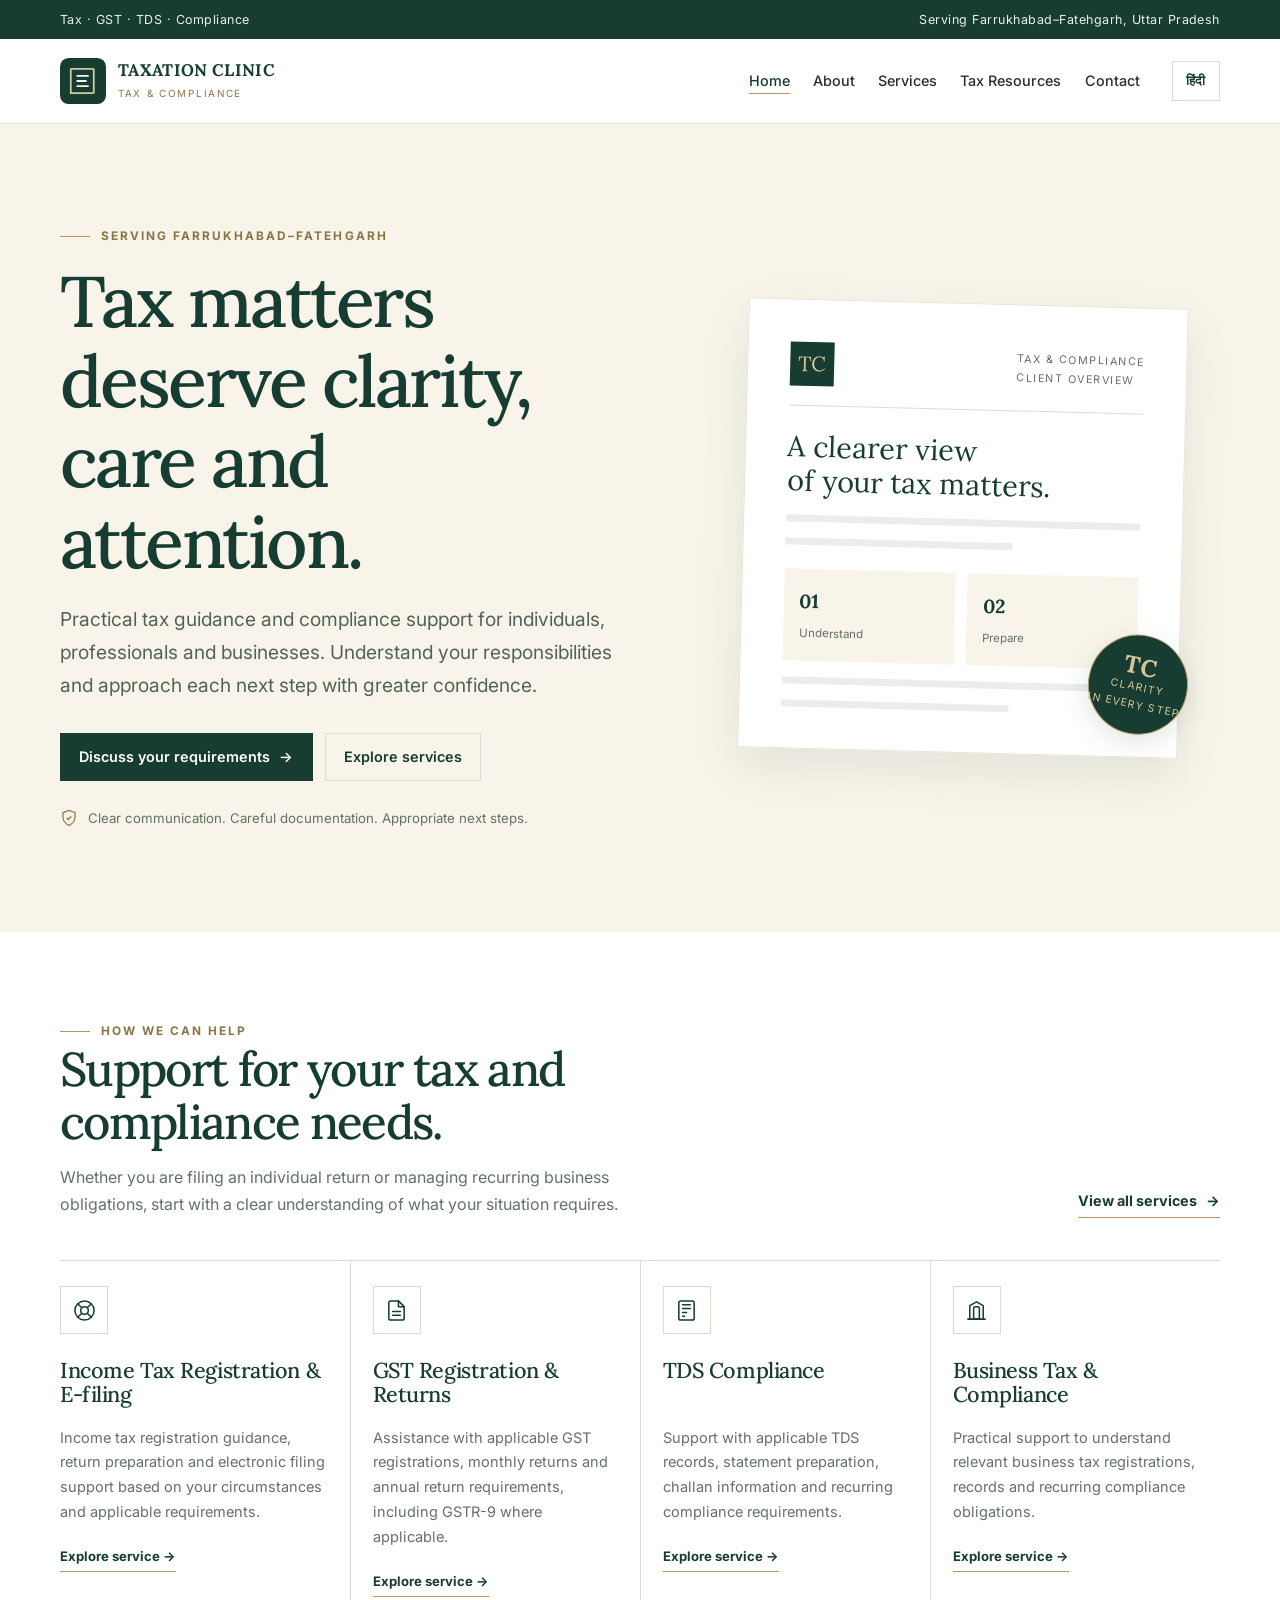
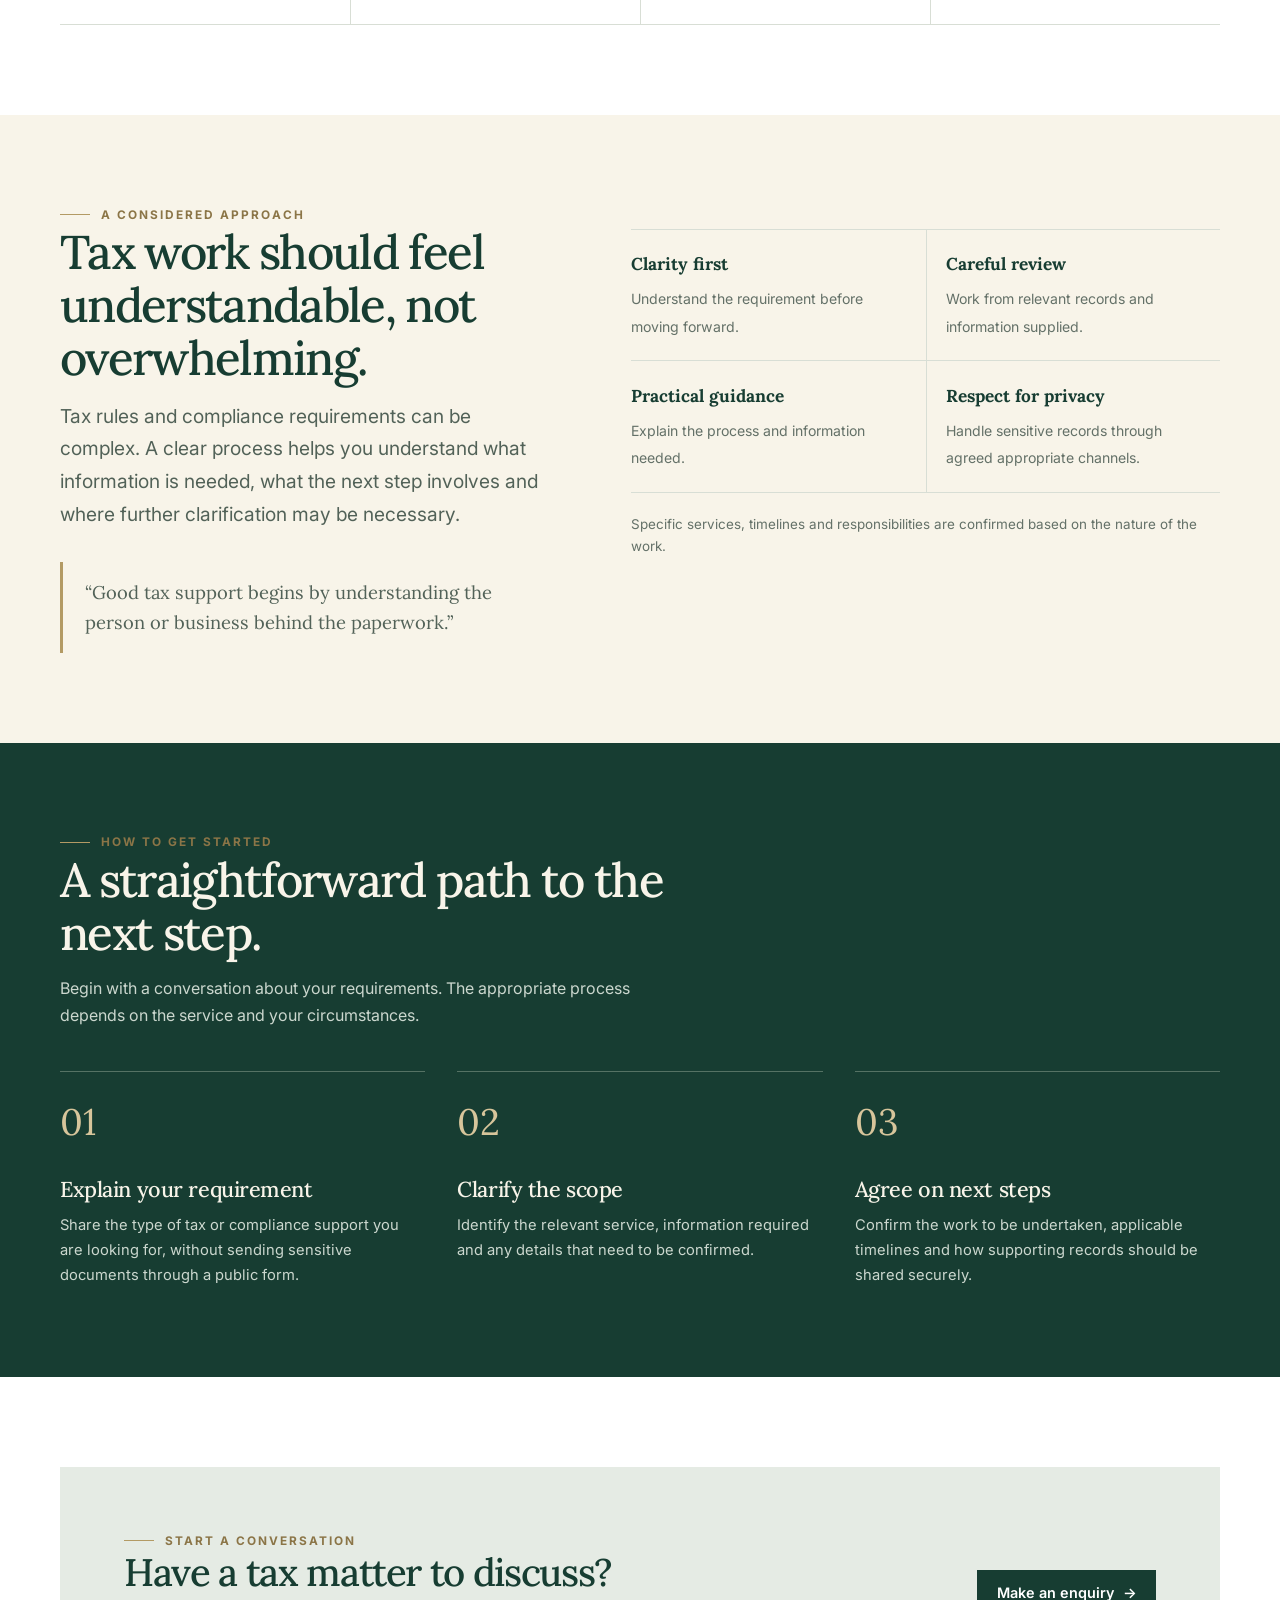
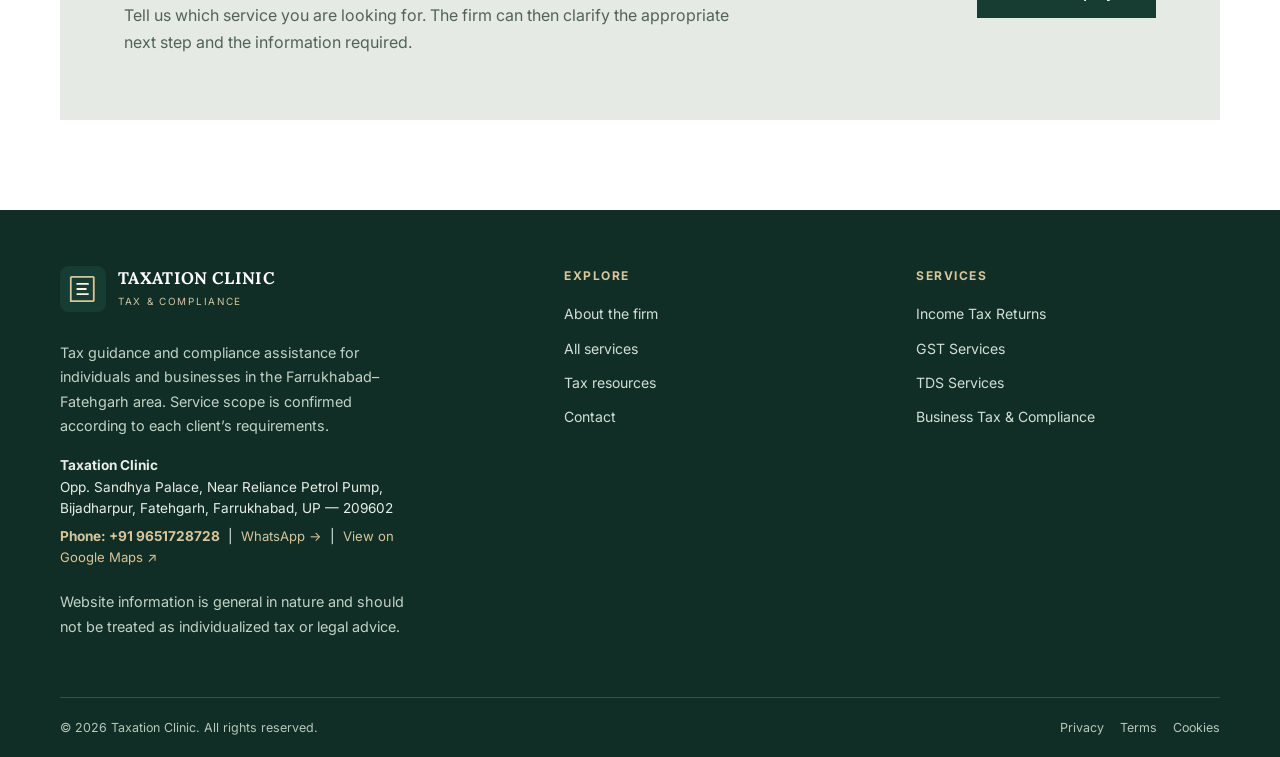
==== commit c3706001: "Add files via upload" ====
--- a/index.html
+++ b/index.html
@@ -1 +1,3 @@
-<!doctype html><html lang="en-IN"><head><meta charset="utf-8"><meta name="viewport" content="width=device-width,initial-scale=1"><meta name="theme-color" content="#173D32"><meta name="description" content="Taxation Clinic offers tax guidance, income tax filing, GST consulting, audit representation, and tax planning in Farrukhabad–Fatehgarh, Uttar Pradesh."><meta property="og:type" content="website"><meta property="og:site_name" content="Taxation Clinic"><meta property="og:title" content="Tax Consultant in Farrukhabad–Fatehgarh | Taxation Clinic"><meta property="og:description" content="Taxation Clinic offers tax guidance, income tax filing, GST consulting, audit representation, and tax planning in Farrukhabad–Fatehgarh, Uttar Pradesh."><meta property="og:image" content="https://taxationclinic.in/assets/og-image.svg"><meta name="twitter:card" content="summary_large_image"><meta name="twitter:title" content="Tax Consultant in Farrukhabad–Fatehgarh | Taxation Clinic"><meta name="twitter:description" content="Taxation Clinic offers tax guidance, income tax filing, GST consulting, audit representation, and tax planning in Farrukhabad–Fatehgarh, Uttar Pradesh."><meta name="twitter:image" content="https://taxationclinic.in/assets/og-image.svg"><link rel="icon" href="assets/favicon.svg" type="image/svg+xml"><link rel="preconnect" href="https://fonts.googleapis.com"><link rel="preconnect" href="https://fonts.gstatic.com" crossorigin><link rel="stylesheet" href="assets/site.css"><link rel="canonical" href="https://taxationclinic.in/"><title>Tax Consultant in Farrukhabad–Fatehgarh | Taxation Clinic</title><script type="application/ld+json">{"@context":"https://schema.org","@type":["AccountingService","LegalService","LocalBusiness"],"name":"Taxation Clinic","url":"https://taxationclinic.in/","hasMap":"https://share.google/sfp1tptaThCmUh8IK","telephone":"+919651728728","address":{"@type":"PostalAddress","streetAddress":"Opposite Sandhya Palace, Near Reliance Petrol Pump, Bijadharpur","addressLocality":"Fatehgarh, Farrukhabad","addressRegion":"Uttar Pradesh","postalCode":"209602","addressCountry":"IN"},"geo":{"@type":"GeoCoordinates","latitude":27.368,"longitude":79.624},"openingHoursSpecification":{"@type":"OpeningHoursSpecification","dayOfWeek":["Monday","Tuesday","Wednesday","Thursday","Friday","Saturday"],"opens":"10:00","closes":"18:00"},"makesOffer":[{"@type":"Offer","itemOffered":{"@type":"Service","name":"Tax Advisor"}},{"@type":"Offer","itemOffered":{"@type":"Service","name":"Income tax filing"}},{"@type":"Offer","itemOffered":{"@type":"Service","name":"Income tax return preparation"}},{"@type":"Offer","itemOffered":{"@type":"Service","name":"Tax authority audit representation"}},{"@type":"Offer","itemOffered":{"@type":"Service","name":"Sales tax consulting"}},{"@type":"Offer","itemOffered":{"@type":"Service","name":"Tax planning"}},{"@type":"Offer","itemOffered":{"@type":"Service","name":"Tax preparation"}},{"@type":"Offer","itemOffered":{"@type":"Service","name":"Tax problem consulting"}}]}</script></head><body><a class="skip-link" href="#main">Skip to content</a><div class="topline"><div class="container"><span>Tax · GST · TDS · Compliance</span><span class="topline-right">Serving Farrukhabad–Fatehgarh, Uttar Pradesh</span></div></div><header class="site-header"><div class="container nav-wrap"><a class="brand" href="index.html" aria-label="Taxation Clinic home"><img src="assets/mark.svg" width="46" height="46" alt=""><span><span class="brand-name">TAXATION CLINIC</span><span class="brand-sub">TAX &amp; COMPLIANCE</span></span></a><nav class="nav-links" data-nav id="primary-navigation" aria-label="Primary navigation"><a href="index.html" aria-current="page">Home</a><a href="about.html">About</a><a href="services.html">Services</a><a href="resources.html">Tax Resources</a><a href="contact.html">Contact</a></nav><div class="nav-actions"><button type="button" class="language-toggle" aria-label="Switch website language" aria-pressed="false">हिंदी</button><button class="menu-toggle" data-menu-toggle aria-label="Open navigation" aria-expanded="false" aria-controls="primary-navigation"><svg viewBox="0 0 24 24" fill="none" stroke="currentColor" stroke-width="1.8" stroke-linecap="round"><path d="M4 7h16M4 12h16M4 17h16"/></svg></button></div></div></header><main id="main"><section class="hero"><div class="container hero-grid"><div><div class="eyebrow">Serving Farrukhabad–Fatehgarh</div><h1>Tax matters deserve clarity, care and attention.</h1><p class="lead">Practical tax guidance and compliance support for individuals, professionals and businesses. Understand your responsibilities and approach each next step with greater confidence.</p><div class="hero-actions"><a class="btn" href="contact.html">Discuss your requirements <span aria-hidden="true">→</span></a><a class="btn btn-outline" href="services.html">Explore services</a></div><div class="hero-note"><svg viewBox="0 0 24 24" fill="none" stroke="currentColor" stroke-width="1.7"><path d="M12 22s8-4 8-11V5l-8-3-8 3v6c0 7 8 11 8 11z"/><path d="m9 12 2 2 4-4"/></svg><span>Clear communication. Careful documentation. Appropriate next steps.</span></div></div><div class="hero-art" aria-label="Illustration of organized tax documents"><div class="hero-paper"><div class="paper-top"><div class="paper-mark">TC</div><div class="paper-label">TAX &amp; COMPLIANCE<br>CLIENT OVERVIEW</div></div><div class="paper-title">A clearer view<br>of your tax matters.</div><div class="paper-line"></div><div class="paper-line short"></div><div class="paper-row"><div class="paper-stat"><b>01</b><span>Understand</span></div><div class="paper-stat"><b>02</b><span>Prepare</span></div></div><div class="paper-line"></div><div class="paper-line short"></div><div class="seal"><div><strong>TC</strong>CLARITY<br>IN EVERY STEP</div></div></div></div></div></section><section class="section"><div class="container"><div class="section-head"><div><div class="eyebrow">How we can help</div><h2>Support for your tax and compliance needs.</h2><p>Whether you are filing an individual return or managing recurring business obligations, start with a clear understanding of what your situation requires.</p></div><a class="text-link" href="services.html">View all services <span aria-hidden="true">→</span></a></div><div class="services-grid"><article class="service-item"><div class="service-icon"><svg viewBox="0 0 24 24" fill="none" stroke="currentColor" stroke-width="1.6" stroke-linecap="round" stroke-linejoin="round" aria-hidden="true"><circle cx="12" cy="12" r="10"/><path d="m4.93 4.93 4.24 4.24"/><path d="m14.83 9.17 4.24-4.24"/><path d="m14.83 14.83 4.24 4.24"/><path d="m9.17 14.83-4.24 4.24"/><circle cx="12" cy="12" r="4"/></svg></div><h3>Tax Advisor</h3><p>Strategic tax guidance and continuous advisory for individuals, proprietors, and commercial entities to navigate Indian direct and indirect tax laws.</p><a class="text-link" href="contact.html">Consult advisor →</a></article><article class="service-item"><div class="service-icon"><svg viewBox="0 0 24 24" fill="none" stroke="currentColor" stroke-width="1.6" stroke-linecap="round" stroke-linejoin="round" aria-hidden="true"><path d="M14 2H6a2 2 0 0 0-2 2v16a2 2 0 0 0 2 2h12a2 2 0 0 0 2-2V8z"/><path d="M14 2v6h6M8 13h8M8 17h8"/></svg></div><h3>Income tax filing</h3><p>Accurate and timely electronic filing of annual income tax returns (ITR-1 through ITR-7) with verified income disclosures and deductions.</p><a class="text-link" href="services/income-tax.html">Explore service →</a></article><article class="service-item"><div class="service-icon"><svg viewBox="0 0 24 24" fill="none" stroke="currentColor" stroke-width="1.6" stroke-linecap="round" stroke-linejoin="round" aria-hidden="true"><rect x="4" y="2" width="16" height="20" rx="2"/><line x1="8" y1="6" x2="16" y2="6"/><line x1="8" y1="10" x2="16" y2="10"/><line x1="8" y1="14" x2="12" y2="14"/><line x1="8" y1="18" x2="10" y2="18"/></svg></div><h3>Income tax return preparation</h3><p>Detailed computation of total taxable income, deductions under Chapter VI-A, capital gains analysis, and reconciliation with AIS/TIS and Form 26AS.</p><a class="text-link" href="services/income-tax.html">Explore service →</a></article><article class="service-item"><div class="service-icon"><svg viewBox="0 0 24 24" fill="none" stroke="currentColor" stroke-width="1.6" stroke-linecap="round" stroke-linejoin="round" aria-hidden="true"><path d="m3 21 18 0"/><path d="M5 21V7l7-4 7 4v14"/><path d="M9 10a2 2 0 0 1 2-2h2a2 2 0 0 1 2 2v11H9V10z"/></svg></div><h3>Tax authority audit representation</h3><p>Professional representation, record verification, and formal response drafting for scrutiny assessments, tax audits, and department notices.</p><a class="text-link" href="services/business-compliance.html">Explore service →</a></article><article class="service-item"><div class="service-icon"><svg viewBox="0 0 24 24" fill="none" stroke="currentColor" stroke-width="1.6" stroke-linecap="round" stroke-linejoin="round" aria-hidden="true"><path d="M4 3v18l3-2 3 2 3-2 3 2 4-2V3l-4 2-3-2-3 2-3-2z"/><path d="M8 9h8M8 13h6"/></svg></div><h3>Sales tax consulting</h3><p>Specialized Goods &amp; Services Tax (GST) and sales tax counsel, business registration, monthly/quarterly return filings, and input tax credit reconciliation.</p><a class="text-link" href="services/gst.html">Explore service →</a></article><article class="service-item"><div class="service-icon"><svg viewBox="0 0 24 24" fill="none" stroke="currentColor" stroke-width="1.6" stroke-linecap="round" stroke-linejoin="round" aria-hidden="true"><path d="M12 2v20M17 5H9.5a3.5 3.5 0 0 0 0 7h5a3.5 3.5 0 0 1 0 7H6"/></svg></div><h3>Tax planning</h3><p>Proactive strategic planning to lawfully minimize tax liabilities, plan advance tax installments, structure transactions, and leverage statutory incentives.</p><a class="text-link" href="services/income-tax.html">Explore service →</a></article><article class="service-item"><div class="service-icon"><svg viewBox="0 0 24 24" fill="none" stroke="currentColor" stroke-width="1.6" stroke-linecap="round" stroke-linejoin="round" aria-hidden="true"><path d="M22 19a2 2 0 0 1-2 2H4a2 2 0 0 1-2-2V5a2 2 0 0 1 2-2h5l2 3h9a2 2 0 0 1 2 2z"/><line x1="12" y1="11" x2="12" y2="17"/><line x1="9" y1="14" x2="15" y2="14"/></svg></div><h3>Tax preparation</h3><p>Systematic compilation, ledger verification, balance sheet review, and organization of underlying financial records prior to statutory filings.</p><a class="text-link" href="services/business-compliance.html">Explore service →</a></article><article class="service-item"><div class="service-icon"><svg viewBox="0 0 24 24" fill="none" stroke="currentColor" stroke-width="1.6" stroke-linecap="round" stroke-linejoin="round" aria-hidden="true"><path d="M10.29 3.86L1.82 18a2 2 0 0 0 1.71 3h16.94a2 2 0 0 0 1.71-3L13.71 3.86a2 2 0 0 0-3.42 0z"/><line x1="12" y1="9" x2="12" y2="13"/><line x1="12" y1="17" x2="12.01" y2="17"/></svg></div><h3>Tax problem consulting</h3><p>Diagnostic resolution for tax demand notices, delayed filings, mismatched TDS credits, penalty relief petitions, and rectification requests under Section 154.</p><a class="text-link" href="contact.html">Resolve issue →</a></article></div></div></section><section class="section section-soft"><div class="container two-col"><div><div class="eyebrow">A considered approach</div><h2>Tax work should feel understandable, not overwhelming.</h2><p class="lead">Tax rules and compliance requirements can be complex. A clear process helps you understand what information is needed, what the next step involves and where further clarification may be necessary.</p><div class="intro-mark">“Good tax support begins by understanding the person or business behind the paperwork.”</div></div><div><div class="principles"><div class="principle"><strong>Clarity first</strong><span>Understand the requirement before moving forward.</span></div><div class="principle"><strong>Careful review</strong><span>Work from relevant records and information supplied.</span></div><div class="principle"><strong>Practical guidance</strong><span>Explain the process and information needed.</span></div><div class="principle"><strong>Respect for privacy</strong><span>Handle sensitive records through agreed appropriate channels.</span></div></div><p class="muted" style="font-size:.84rem;margin-top:1.2rem">Specific services, timelines and responsibilities are confirmed based on the nature of the work.</p></div></div></section><section class="section section-green"><div class="container"><div class="section-head"><div><div class="eyebrow">How to get started</div><h2>A straightforward path to the next step.</h2><p>Begin with a conversation about your requirements. The appropriate process depends on the service and your circumstances.</p></div></div><div class="process-grid"><article class="process-step"><div class="step-num">01</div><h3>Explain your requirement</h3><p>Share the type of tax or compliance support you are looking for, without sending sensitive documents through a public form.</p></article><article class="process-step"><div class="step-num">02</div><h3>Clarify the scope</h3><p>Identify the relevant service, information required and any details that need to be confirmed.</p></article><article class="process-step"><div class="step-num">03</div><h3>Agree on next steps</h3><p>Confirm the work to be undertaken, applicable timelines and how supporting records should be shared securely.</p></article></div></div></section><section class="section"><div class="container"><div class="cta-band"><div><div class="eyebrow">Start a conversation</div><h2>Have a tax matter to discuss?</h2><p>Tell us which service you are looking for. The firm can then clarify the appropriate next step and the information required.</p></div><a class="btn" href="contact.html">Make an enquiry <span aria-hidden="true">→</span></a></div></div></section></main><footer class="site-footer"><div class="container"><div class="footer-grid"><div class="footer-brand"><a class="brand" href="index.html"><img src="assets/mark.svg" width="46" height="46" alt=""><span><span class="brand-name">TAXATION CLINIC</span><span class="brand-sub">TAX &amp; COMPLIANCE</span></span></a><p>Tax guidance and compliance assistance for individuals and businesses in the Farrukhabad–Fatehgarh area. Service scope is confirmed according to each client’s requirements.</p><p style="margin-top:1rem;color:#e8eee8;font-size:.85rem;line-height:1.6"><strong>Taxation Clinic</strong><br>Opp. Sandhya Palace, Near Reliance Petrol Pump,<br>Bijadharpur, Fatehgarh, Farrukhabad, UP — 209602<br><a href="tel:+919651728728" style="color:var(--gold-light);font-weight:700;display:inline-block;margin-top:.35rem">Phone: +91 9651728728</a> &nbsp;|&nbsp; <a href="https://wa.me/919651728728" target="_blank" rel="noopener noreferrer" style="color:var(--gold-light);font-size:.82rem">WhatsApp →</a> &nbsp;|&nbsp; <a href="https://share.google/sfp1tptaThCmUh8IK" target="_blank" rel="noopener noreferrer" style="color:var(--gold-light);font-size:.82rem">View on Google Maps ↗</a></p><p class="notice">Website information is general in nature and should not be treated as individualized tax or legal advice.</p></div><div><div class="footer-heading">Explore</div><div class="footer-links"><a href="about.html">About the firm</a><a href="services.html">All services</a><a href="resources.html">Tax resources</a><a href="contact.html">Contact</a></div></div><div><div class="footer-heading">Services</div><div class="footer-links"><a href="services/income-tax.html">Income Tax Returns</a><a href="services/gst.html">GST Services</a><a href="services/tds.html">TDS Services</a><a href="services/business-compliance.html">Business Tax &amp; Compliance</a></div></div></div><div class="footer-bottom"><span>© <span data-year>2026</span> Taxation Clinic. All rights reserved.</span><div class="footer-legal"><a href="privacy-policy.html">Privacy</a><a href="terms.html">Terms</a><a href="cookies.html">Cookies</a></div></div></div></footer><script src="assets/site.js" defer></script><script src="assets/language.js" defer></script></body></html>+<!DOCTYPE html>
+
+<html lang="en-IN"><head><meta charset="utf-8"/><meta content="width=device-width,initial-scale=1" name="viewport"/><meta content="#173D32" name="theme-color"/><meta content="Taxation Clinic offers income tax registration and e-filing, GST registration and returns, TDS support, and business tax compliance in Farrukhabad–Fatehgarh." name="description"/><meta content="website" property="og:type"/><meta content="Taxation Clinic" property="og:site_name"/><meta content="Tax Consultant in Farrukhabad–Fatehgarh | Taxation Clinic" property="og:title"/><meta content="Income tax, GST registration and returns, TDS, and business tax compliance support in Farrukhabad–Fatehgarh." property="og:description"/><meta content="https://taxationclinic.in/assets/og-image.svg" property="og:image"/><meta content="summary_large_image" name="twitter:card"/><meta content="Tax Consultant in Farrukhabad–Fatehgarh | Taxation Clinic" name="twitter:title"/><meta content="Income tax, GST registration and returns, TDS, and business tax compliance support in Farrukhabad–Fatehgarh, Uttar Pradesh." name="twitter:description"/><meta content="https://taxationclinic.in/assets/og-image.svg" name="twitter:image"/><link href="assets/favicon.svg" rel="icon" type="image/svg+xml"/><link href="https://fonts.googleapis.com" rel="preconnect"/><link crossorigin="" href="https://fonts.gstatic.com" rel="preconnect"/><link href="assets/site.css" rel="stylesheet"/><link href="https://taxationclinic.in/" rel="canonical"/><title>Tax Consultant in Farrukhabad–Fatehgarh | Taxation Clinic</title><script type="application/ld+json">{"@context":"https://schema.org","@type":"LocalBusiness","name":"Taxation Clinic","url":"https://taxationclinic.in/","hasMap":"https://maps.google.com/?cid=5089177080212096929","telephone":"+919651728728","address":{"@type":"PostalAddress","streetAddress":"Opposite Sandhya Palace, Near Reliance Petrol Pump, Bijadharpur","addressLocality":"Fatehgarh, Farrukhabad","addressRegion":"Uttar Pradesh","postalCode":"209602","addressCountry":"IN"},"geo":{"@type":"GeoCoordinates","latitude":27.368,"longitude":79.624},"openingHoursSpecification":{"@type":"OpeningHoursSpecification","dayOfWeek":["Monday","Tuesday","Wednesday","Thursday","Friday","Saturday"],"opens":"10:00","closes":"18:00"},"makesOffer":[{"@type":"Offer","itemOffered":{"@type":"Service","name":"Income Tax Registration & E-filing"}},{"@type":"Offer","itemOffered":{"@type":"Service","name":"GST Registration & Returns"}},{"@type":"Offer","itemOffered":{"@type":"Service","name":"TDS Compliance"}},{"@type":"Offer","itemOffered":{"@type":"Service","name":"Business Tax & Compliance"}}]}</script></head><body><a class="skip-link" href="#main">Skip to content</a><div class="topline"><div class="container"><span>Tax · GST · TDS · Compliance</span><span class="topline-right">Serving Farrukhabad–Fatehgarh, Uttar Pradesh</span></div></div><header class="site-header"><div class="container nav-wrap"><a aria-label="Taxation Clinic home" class="brand" href="index.html"><img alt="" height="46" src="assets/mark.svg" width="46"/><span><span class="brand-name">TAXATION CLINIC</span><span class="brand-sub">TAX &amp; COMPLIANCE</span></span></a><nav aria-label="Primary navigation" class="nav-links" data-nav="" id="primary-navigation"><a aria-current="page" href="index.html">Home</a><a href="about.html">About</a><a href="services.html">Services</a><a href="resources.html">Tax Resources</a><a href="contact.html">Contact</a></nav><div class="nav-actions"><button aria-label="Switch website language" aria-pressed="false" class="language-toggle" type="button">हिंदी</button><button aria-controls="primary-navigation" aria-expanded="false" aria-label="Open navigation" class="menu-toggle" data-menu-toggle=""><svg fill="none" stroke="currentColor" stroke-linecap="round" stroke-width="1.8" viewbox="0 0 24 24"><path d="M4 7h16M4 12h16M4 17h16"></path></svg></button></div></div></header><main id="main"><section class="hero"><div class="container hero-grid"><div><div class="eyebrow">Serving Farrukhabad–Fatehgarh</div><h1>Tax matters deserve clarity, care and attention.</h1><p class="lead">Practical tax guidance and compliance support for individuals, professionals and businesses. Understand your responsibilities and approach each next step with greater confidence.</p><div class="hero-actions"><a class="btn" href="contact.html">Discuss your requirements <span aria-hidden="true">→</span></a><a class="btn btn-outline" href="services.html">Explore services</a></div><div class="hero-note"><svg fill="none" stroke="currentColor" stroke-width="1.7" viewbox="0 0 24 24"><path d="M12 22s8-4 8-11V5l-8-3-8 3v6c0 7 8 11 8 11z"></path><path d="m9 12 2 2 4-4"></path></svg><span>Clear communication. Careful documentation. Appropriate next steps.</span></div></div><div aria-label="Illustration of organized tax documents" class="hero-art"><div class="hero-paper"><div class="paper-top"><div class="paper-mark">TC</div><div class="paper-label">TAX &amp; COMPLIANCE<br/>CLIENT OVERVIEW</div></div><div class="paper-title">A clearer view<br/>of your tax matters.</div><div class="paper-line"></div><div class="paper-line short"></div><div class="paper-row"><div class="paper-stat"><b>01</b><span>Understand</span></div><div class="paper-stat"><b>02</b><span>Prepare</span></div></div><div class="paper-line"></div><div class="paper-line short"></div><div class="seal"><div><strong>TC</strong>CLARITY<br/>IN EVERY STEP</div></div></div></div></div></section><section class="section"><div class="container"><div class="section-head"><div><div class="eyebrow">How we can help</div><h2>Support for your tax and compliance needs.</h2><p>Whether you are filing an individual return or managing recurring business obligations, start with a clear understanding of what your situation requires.</p></div><a class="text-link" href="services.html">View all services <span aria-hidden="true">→</span></a></div><div class="services-grid"><article class="service-item"><div class="service-icon"><svg aria-hidden="true" fill="none" stroke="currentColor" stroke-linecap="round" stroke-linejoin="round" stroke-width="1.6" viewbox="0 0 24 24"><circle cx="12" cy="12" r="10"></circle><path d="m4.93 4.93 4.24 4.24"></path><path d="m14.83 9.17 4.24-4.24"></path><path d="m14.83 14.83 4.24 4.24"></path><path d="m9.17 14.83-4.24 4.24"></path><circle cx="12" cy="12" r="4"></circle></svg></div><h3>Income Tax Registration &amp; E-filing</h3><p>Income tax registration guidance, return preparation and electronic filing support based on your circumstances and applicable requirements.</p><a class="text-link" href="services/income-tax.html">Explore service →</a></article><article class="service-item"><div class="service-icon"><svg aria-hidden="true" fill="none" stroke="currentColor" stroke-linecap="round" stroke-linejoin="round" stroke-width="1.6" viewbox="0 0 24 24"><path d="M14 2H6a2 2 0 0 0-2 2v16a2 2 0 0 0 2 2h12a2 2 0 0 0 2-2V8z"></path><path d="M14 2v6h6M8 13h8M8 17h8"></path></svg></div><h3>GST Registration &amp; Returns</h3><p>Assistance with applicable GST registrations, monthly returns and annual return requirements, including GSTR-9 where applicable.</p><a class="text-link" href="services/gst.html">Explore service →</a></article><article class="service-item"><div class="service-icon"><svg aria-hidden="true" fill="none" stroke="currentColor" stroke-linecap="round" stroke-linejoin="round" stroke-width="1.6" viewbox="0 0 24 24"><rect height="20" rx="2" width="16" x="4" y="2"></rect><line x1="8" x2="16" y1="6" y2="6"></line><line x1="8" x2="16" y1="10" y2="10"></line><line x1="8" x2="12" y1="14" y2="14"></line><line x1="8" x2="10" y1="18" y2="18"></line></svg></div><h3>TDS Compliance</h3><p>Support with applicable TDS records, statement preparation, challan information and recurring compliance requirements.</p><a class="text-link" href="services/tds.html">Explore service →</a></article><article class="service-item"><div class="service-icon"><svg aria-hidden="true" fill="none" stroke="currentColor" stroke-linecap="round" stroke-linejoin="round" stroke-width="1.6" viewbox="0 0 24 24"><path d="m3 21 18 0"></path><path d="M5 21V7l7-4 7 4v14"></path><path d="M9 10a2 2 0 0 1 2-2h2a2 2 0 0 1 2 2v11H9V10z"></path></svg></div><h3>Business Tax &amp; Compliance</h3><p>Practical support to understand relevant business tax registrations, records and recurring compliance obligations.</p><a class="text-link" href="services/business-compliance.html">Explore service →</a></article></div></div></section><section class="section section-soft"><div class="container two-col"><div><div class="eyebrow">A considered approach</div><h2>Tax work should feel understandable, not overwhelming.</h2><p class="lead">Tax rules and compliance requirements can be complex. A clear process helps you understand what information is needed, what the next step involves and where further clarification may be necessary.</p><div class="intro-mark">“Good tax support begins by understanding the person or business behind the paperwork.”</div></div><div><div class="principles"><div class="principle"><strong>Clarity first</strong><span>Understand the requirement before moving forward.</span></div><div class="principle"><strong>Careful review</strong><span>Work from relevant records and information supplied.</span></div><div class="principle"><strong>Practical guidance</strong><span>Explain the process and information needed.</span></div><div class="principle"><strong>Respect for privacy</strong><span>Handle sensitive records through agreed appropriate channels.</span></div></div><p class="muted" style="font-size:.84rem;margin-top:1.2rem">Specific services, timelines and responsibilities are confirmed based on the nature of the work.</p></div></div></section><section class="section section-green"><div class="container"><div class="section-head"><div><div class="eyebrow">How to get started</div><h2>A straightforward path to the next step.</h2><p>Begin with a conversation about your requirements. The appropriate process depends on the service and your circumstances.</p></div></div><div class="process-grid"><article class="process-step"><div class="step-num">01</div><h3>Explain your requirement</h3><p>Share the type of tax or compliance support you are looking for, without sending sensitive documents through a public form.</p></article><article class="process-step"><div class="step-num">02</div><h3>Clarify the scope</h3><p>Identify the relevant service, information required and any details that need to be confirmed.</p></article><article class="process-step"><div class="step-num">03</div><h3>Agree on next steps</h3><p>Confirm the work to be undertaken, applicable timelines and how supporting records should be shared securely.</p></article></div></div></section><section class="section"><div class="container"><div class="cta-band"><div><div class="eyebrow">Start a conversation</div><h2>Have a tax matter to discuss?</h2><p>Tell us which service you are looking for. The firm can then clarify the appropriate next step and the information required.</p></div><a class="btn" href="contact.html">Make an enquiry <span aria-hidden="true">→</span></a></div></div></section></main><footer class="site-footer"><div class="container"><div class="footer-grid"><div class="footer-brand"><a class="brand" href="index.html"><img alt="" height="46" src="assets/mark.svg" width="46"/><span><span class="brand-name">TAXATION CLINIC</span><span class="brand-sub">TAX &amp; COMPLIANCE</span></span></a><p>Tax guidance and compliance assistance for individuals and businesses in the Farrukhabad–Fatehgarh area. Service scope is confirmed according to each client’s requirements.</p><p style="margin-top:1rem;color:#e8eee8;font-size:.85rem;line-height:1.6"><strong>Taxation Clinic</strong><br/>Opp. Sandhya Palace, Near Reliance Petrol Pump,<br/>Bijadharpur, Fatehgarh, Farrukhabad, UP — 209602<br/><a href="tel:+919651728728" style="color:var(--gold-light);font-weight:700;display:inline-block;margin-top:.35rem">Phone: +91 9651728728</a>  |  <a href="https://wa.me/919651728728" rel="noopener noreferrer" style="color:var(--gold-light);font-size:.82rem" target="_blank">WhatsApp →</a>  |  <a href="https://maps.google.com/?cid=5089177080212096929" rel="noopener noreferrer" style="color:var(--gold-light);font-size:.82rem" target="_blank">View on Google Maps ↗</a></p><p class="notice">Website information is general in nature and should not be treated as individualized tax or legal advice.</p></div><div><div class="footer-heading">Explore</div><div class="footer-links"><a href="about.html">About the firm</a><a href="services.html">All services</a><a href="resources.html">Tax resources</a><a href="contact.html">Contact</a></div></div><div><div class="footer-heading">Services</div><div class="footer-links"><a href="services/income-tax.html">Income Tax Returns</a><a href="services/gst.html">GST Services</a><a href="services/tds.html">TDS Services</a><a href="services/business-compliance.html">Business Tax &amp; Compliance</a></div></div></div><div class="footer-bottom"><span>© <span data-year="">2026</span> Taxation Clinic. All rights reserved.</span><div class="footer-legal"><a href="privacy-policy.html">Privacy</a><a href="terms.html">Terms</a><a href="cookies.html">Cookies</a></div></div></div></footer><script defer="" src="assets/site.js"></script><script defer="" src="assets/language.js"></script></body></html>
--- a/assets/site.css
+++ b/assets/site.css
@@ -1,20 +1,26 @@
-@import url('https://fonts.googleapis.com/css2?family=Inter:wght@400;500;600;700&family=Lora:wght@400;500;600;700&family=Noto+Sans+Devanagari:wght@400;500;600&display=swap');
-:root{--green:#173D32;--green-2:#244F41;--ivory:#F8F4E9;--gold:#B39A64;--gold-light:#D7C59B;--ink:#292F2B;--muted:#647168;--sage:#E5EBE4;--line:#D8DED5;--white:#fff;--container:1160px;--serif:'Lora',Georgia,serif;--sans:'Inter','Noto Sans Devanagari',Arial,sans-serif;--space:clamp(1rem,2vw,1.5rem);--shadow:0 18px 48px rgba(23,61,50,.09)}
-*{box-sizing:border-box}html{scroll-behavior:smooth;scroll-padding-top:90px}body{margin:0;background:#fff;color:var(--ink);font-family:var(--sans);font-size:16px;line-height:1.7;-webkit-font-smoothing:antialiased}body.menu-open{overflow:hidden}a{color:inherit;text-decoration:none}a:hover{color:var(--green-2)}button,input,select,textarea{font:inherit}button,a,input,select,textarea{ -webkit-tap-highlight-color:transparent}button:focus-visible,a:focus-visible,input:focus-visible,select:focus-visible,textarea:focus-visible{outline:3px solid var(--gold);outline-offset:3px}img,svg{max-width:100%}img{height:auto}.container{width:min(var(--container),calc(100% - 40px));margin-inline:auto}.skip-link{position:absolute;left:12px;top:-60px;background:var(--ivory);padding:10px 14px;z-index:1000}.skip-link:focus{top:12px}.topline{background:var(--green);color:#eaf0e9;font-size:.78rem;letter-spacing:.04em}.topline .container{display:flex;justify-content:space-between;gap:1rem;padding:.55rem 0}.site-header{position:sticky;top:0;z-index:50;background:rgba(255,255,255,.96);border-bottom:1px solid rgba(216,222,213,.8);backdrop-filter:blur(12px)}.nav-wrap{min-height:84px;display:flex;align-items:center;justify-content:space-between;gap:2rem}.brand{display:inline-flex;align-items:center;gap:.75rem;min-width:0}.brand img{width:46px;height:46px}.brand-name{font-family:var(--serif);font-weight:700;letter-spacing:.02em;color:var(--green);font-size:1.05rem;line-height:1.25;display:block}.brand-sub{display:block;font-size:.62rem;letter-spacing:.17em;color:#8b7547;margin-top:.25rem}.nav-drawer-header{display:none}.nav-links{display:flex;align-items:center;gap:1.45rem;font-size:.9rem;font-weight:500;margin-left:auto}.nav-links a[aria-current=page]{color:var(--green);text-decoration:underline;text-decoration-color:var(--gold);text-underline-offset:7px}.btn{display:inline-flex;align-items:center;justify-content:center;gap:.55rem;padding:.85rem 1.15rem;background:var(--green);color:white;border:1px solid var(--green);font-weight:600;font-size:.9rem;line-height:1.3;cursor:pointer;transition:background .18s ease,border-color .18s ease,transform .18s ease}.btn:hover{background:var(--green-2);border-color:var(--green-2);color:#fff;transform:translateY(-1px)}.btn-gold{background:var(--gold-light);border-color:var(--gold-light);color:var(--green)}.btn-gold:hover{background:#e4d5b1;border-color:#e4d5b1;color:var(--green)}.btn-outline{background:transparent;color:var(--green);border-color:var(--line)}.btn-outline:hover{background:var(--sage);color:var(--green);border-color:var(--sage)}.nav-actions{display:flex;align-items:center;gap:.6rem}.language-toggle{background:transparent;border:1px solid var(--line);color:var(--green);font-family:var(--serif);font-weight:600;font-size:.82rem;letter-spacing:.01em;padding:.45rem .85rem;height:40px;display:inline-flex;align-items:center;justify-content:center;cursor:pointer;transition:background .18s ease,border-color .18s ease,color .18s ease}.language-toggle:hover{background:var(--sage);border-color:var(--sage)}.language-toggle[aria-pressed=true]{background:var(--green);color:var(--ivory);border-color:var(--green)}.language-toggle[aria-pressed=true]:hover{background:var(--green-2);border-color:var(--green-2)}.menu-toggle{display:none;background:transparent;border:1px solid var(--line);color:var(--green);width:46px;height:46px;align-items:center;justify-content:center;cursor:pointer}.menu-toggle svg{width:22px;height:22px}.hero{background:var(--ivory);position:relative;overflow:hidden}.hero-grid{display:grid;grid-template-columns:1.05fr .95fr;gap:clamp(2rem,6vw,5rem);align-items:center;padding-block:clamp(4rem,8vw,7.25rem)}.eyebrow{font-size:.74rem;letter-spacing:.17em;text-transform:uppercase;color:#8b7547;font-weight:700;display:flex;align-items:center;gap:.7rem}.eyebrow:before{content:'';width:30px;height:1px;background:var(--gold)}h1,h2,h3,h4,p{margin-top:0}h1,h2,h3{font-family:var(--serif);font-weight:500;letter-spacing:-.035em;color:var(--green);line-height:1.12}h1{font-size:clamp(2.7rem,5.6vw,5.1rem);max-width:740px;margin:.9rem 0 1.35rem}h2{font-size:clamp(2rem,3.7vw,3.4rem);margin-bottom:1rem}h3{font-size:1.35rem;letter-spacing:-.02em;margin-bottom:.7rem}.lead{font-size:clamp(1.03rem,1.5vw,1.2rem);color:#526258;max-width:620px}.hero-actions{display:flex;flex-wrap:wrap;gap:.75rem;margin-top:2rem}.hero-note{margin-top:1.6rem;font-size:.83rem;color:var(--muted);display:flex;align-items:center;gap:.6rem}.hero-note svg{width:18px;height:18px;color:#8b7547;flex-shrink:0}.hero-art{min-height:410px;position:relative;display:flex;align-items:center;justify-content:center}.hero-paper{position:relative;width:min(100%,440px);background:white;box-shadow:var(--shadow);padding:clamp(1.5rem,4vw,2.6rem);transform:rotate(1.5deg);border:1px solid #e8e4d8}.paper-top{display:flex;align-items:center;justify-content:space-between;border-bottom:1px solid var(--line);padding-bottom:1.2rem;margin-bottom:1.5rem}.paper-mark{width:44px;height:44px;background:var(--green);display:grid;place-items:center;color:var(--gold-light);font-family:var(--serif);font-size:1.3rem}.paper-label{font-size:.67rem;letter-spacing:.14em;color:var(--muted)}.paper-title{font-family:var(--serif);font-size:1.8rem;color:var(--green);line-height:1.2}.paper-line{height:7px;background:#e9eee8;margin-top:1rem;width:100%}.paper-line.short{width:64%}.paper-row{display:grid;grid-template-columns:1fr 1fr;gap:.75rem;margin-top:1.5rem}.paper-stat{background:var(--ivory);padding:1rem}.paper-stat b{display:block;color:var(--green);font-family:var(--serif);font-size:1.2rem}.paper-stat span{font-size:.72rem;color:var(--muted)}.seal{position:absolute;right:-10px;bottom:22px;width:100px;height:100px;border:1px solid var(--gold);border-radius:50%;display:grid;place-items:center;background:var(--green);color:var(--gold-light);text-align:center;font-size:.65rem;letter-spacing:.12em;transform:rotate(10deg);box-shadow:0 8px 24px #173d3220}.seal strong{font-family:var(--serif);font-size:1.5rem;display:block;line-height:1}.section{padding-block:clamp(4rem,7vw,6.5rem)}.section-soft{background:var(--ivory)}.section-green{background:var(--green);color:#e8eee8}.section-green h2,.section-green h3{color:var(--ivory)}.section-head{display:flex;align-items:end;justify-content:space-between;gap:2rem;margin-bottom:2.6rem}.section-head>div{max-width:690px}.section-head p{color:var(--muted);max-width:570px;margin-bottom:0}.section-green .section-head p{color:#cbd7ce}.text-link{display:inline-flex;align-items:center;gap:.55rem;color:var(--green);font-weight:700;font-size:.9rem;border-bottom:1px solid var(--gold);padding-bottom:.25rem}.text-link:hover{gap:.8rem}.services-grid{display:grid;grid-template-columns:repeat(4,minmax(0,1fr));border-top:1px solid var(--line);border-bottom:1px solid var(--line)}.service-item{padding:1.6rem 1.35rem 1.7rem 0;position:relative}.service-item+.service-item{padding-left:1.35rem;border-left:1px solid var(--line)}.service-icon{width:48px;height:48px;border:1px solid #d6ddcf;display:grid;place-items:center;color:var(--green);margin-bottom:1.5rem}.service-icon svg{width:23px;height:23px}.service-item p{font-size:.91rem;color:var(--muted);margin-bottom:1.1rem}.service-item .text-link{font-size:.82rem}.two-col{display:grid;grid-template-columns:.9fr 1.1fr;gap:clamp(2rem,7vw,7rem);align-items:start}.intro-mark{border-left:3px solid var(--gold);padding:1rem 0 1rem 1.4rem;margin-top:2rem;color:#526258;font-family:var(--serif);font-size:1.15rem;line-height:1.6}.principles{display:grid;grid-template-columns:1fr 1fr;border-top:1px solid var(--line);margin-top:1.5rem}.principle{padding:1.3rem 1rem 1.3rem 0;border-bottom:1px solid var(--line)}.principle:nth-child(even){padding-left:1.2rem;border-left:1px solid var(--line)}.principle strong{display:block;color:var(--green);font-family:var(--serif);font-size:1.08rem;margin-bottom:.35rem}.principle span{font-size:.88rem;color:var(--muted)}.process-grid{display:grid;grid-template-columns:repeat(3,1fr);gap:2rem}.process-step{border-top:1px solid #557264;padding-top:1.2rem}.step-num{font-family:var(--serif);font-size:2.3rem;color:var(--gold-light);margin-bottom:1.5rem}.process-step p{font-size:.92rem;color:#cbd7ce;margin-bottom:0}.cta-band{background:var(--sage);padding:clamp(2rem,5vw,4rem);display:flex;justify-content:space-between;align-items:center;gap:2rem}.cta-band h2{font-size:clamp(1.8rem,3vw,2.6rem);margin-bottom:.5rem}.cta-band p{color:#526258;margin-bottom:0;max-width:630px}.cta-band .btn{flex-shrink:0}.page-hero{background:var(--ivory);padding:clamp(3rem,6vw,5.5rem) 0}.page-hero h1{font-size:clamp(2.5rem,5vw,4.4rem);max-width:850px}.breadcrumbs{display:flex;gap:.55rem;align-items:center;font-size:.8rem;color:var(--muted);margin-bottom:1.5rem;flex-wrap:wrap}.breadcrumbs span{color:#9aa39b}.page-content{max-width:850px}.page-content p{color:#526258}.page-content h2{font-size:clamp(1.65rem,3vw,2.35rem);margin-top:2.8rem}.page-content h3{margin-top:1.8rem}.service-detail-grid{display:grid;grid-template-columns:1.2fr .8fr;gap:clamp(2rem,6vw,5rem);align-items:start}.aside-note{background:var(--ivory);padding:1.6rem;border-top:3px solid var(--gold)}.aside-note h3{margin-top:0}.aside-note ul,.page-content ul{padding-left:1.25rem;color:#526258}.aside-note li,.page-content li{margin:.5rem 0}.callout{padding:1.2rem 1.4rem;background:var(--sage);border-left:3px solid var(--green);color:#34493d;margin:1.5rem 0}.resource-list{border-top:1px solid var(--line)}.resource-item{display:grid;grid-template-columns:150px 1fr auto;gap:1.5rem;align-items:start;padding:1.5rem 0;border-bottom:1px solid var(--line)}.resource-type{font-size:.72rem;letter-spacing:.12em;text-transform:uppercase;color:#8b7547;font-weight:700}.resource-item h3{margin:0 0 .4rem}.resource-item p{margin:0;color:var(--muted);font-size:.92rem}.faq-list{border-top:1px solid var(--line)}.faq-item{border-bottom:1px solid var(--line)}.faq-question{width:100%;display:flex;justify-content:space-between;align-items:center;text-align:left;gap:1rem;background:transparent;border:0;padding:1.25rem 0;color:var(--green);font-weight:600;cursor:pointer}.faq-question svg{width:20px;height:20px;flex-shrink:0;transition:transform .2s}.faq-question[aria-expanded=true] svg{transform:rotate(45deg)}.faq-answer{padding:0 2.5rem 1.2rem 0;color:var(--muted);max-width:800px}.contact-layout{display:grid;grid-template-columns:.8fr 1.2fr;gap:clamp(2rem,7vw,6rem)}.contact-panel{background:var(--green);color:#e9f0e9;padding:clamp(1.5rem,4vw,2.5rem)}.contact-panel h2,.contact-panel h3{color:var(--ivory)}.contact-panel p{color:#d2ded5}.contact-fact{border-top:1px solid #527064;padding-top:1.2rem;margin-top:1.2rem}.contact-fact b{display:block;color:var(--gold-light);font-size:.78rem;letter-spacing:.1em;text-transform:uppercase;margin-bottom:.35rem}.form{display:grid;gap:1.1rem}.form-row{display:grid;grid-template-columns:1fr 1fr;gap:1rem}.field{display:grid;gap:.4rem}.field label{font-size:.86rem;font-weight:600;color:var(--green)}.field input,.field select,.field textarea{width:100%;border:1px solid #cbd4ca;background:white;padding:.85rem .9rem;border-radius:0;color:var(--ink);min-height:48px}.field textarea{min-height:140px;resize:vertical}.field small{color:var(--muted);font-size:.78rem}.form-note{font-size:.8rem;color:var(--muted);margin:0}.form-status{padding:1rem;background:var(--sage);border-left:3px solid var(--green);font-size:.9rem;color:var(--green)}.form-status[hidden]{display:none}.checkbox-line{display:flex;gap:.65rem;align-items:flex-start;font-size:.83rem;color:var(--muted)}.checkbox-line input{margin-top:.35rem}.site-footer{background:#102E26;color:#e4ece5;padding:3.5rem 0 1.2rem}.footer-grid{display:grid;grid-template-columns:1.2fr .8fr .8fr;gap:3rem;padding-bottom:2.7rem}.footer-brand .brand-name{color:#fff}.footer-brand .brand-sub{color:var(--gold-light)}.footer-brand p{color:#c3d1c6;max-width:350px;margin-top:1.3rem;font-size:.9rem}.footer-heading{font-size:.75rem;letter-spacing:.13em;text-transform:uppercase;color:var(--gold-light);font-weight:700;margin-bottom:1rem}.footer-links{display:grid;gap:.65rem;font-size:.88rem;color:#d3dfd6}.footer-bottom{border-top:1px solid #355347;padding-top:1.2rem;display:flex;justify-content:space-between;gap:1.5rem;flex-wrap:wrap;font-size:.78rem;color:#b7c7bb}.footer-legal{display:flex;gap:1rem;flex-wrap:wrap}.notice{font-size:.8rem;color:#d2ded5;max-width:650px}.not-found{text-align:center;padding:6rem 0}.not-found .code{font-family:var(--serif);font-size:clamp(4rem,10vw,8rem);color:var(--gold)}.not-found h1{font-size:clamp(2rem,4vw,3.5rem);margin-inline:auto}.small-caps{font-size:.72rem;letter-spacing:.13em;text-transform:uppercase;font-weight:700;color:#8b7547}.divider{height:1px;background:var(--line);margin:2rem 0}.no-js{background:#fff4d8;padding:1rem;text-align:center;font-size:.9rem}.mobile-only{display:none}.muted{color:var(--muted)}.sr-only{position:absolute;width:1px;height:1px;padding:0;margin:-1px;overflow:hidden;clip:rect(0,0,0,0);white-space:nowrap;border:0}
-@media(max-width:1000px){.nav-links{gap:.9rem}.nav-links a{font-size:.85rem}.hero-grid{gap:2rem}.services-grid{grid-template-columns:repeat(2,minmax(0,1fr))}.service-item:nth-child(3){border-left:0;padding-left:0;border-top:1px solid var(--line)}.service-item:nth-child(4){border-top:1px solid var(--line)}.service-item:nth-child(3),.service-item:nth-child(4){padding-top:1.5rem}.footer-grid{gap:2rem}}
-@media(max-width:760px){.container{width:min(var(--container),calc(100% - 32px))}.topline .container{justify-content:center;text-align:center}.topline .topline-right{display:none}.site-header{backdrop-filter:none;-webkit-backdrop-filter:none;background:#fff}.site-header.menu-open,body.menu-open .site-header{z-index:1002}body.menu-open::after{content:'';position:fixed;inset:0;background:rgba(16,46,38,.48);backdrop-filter:blur(2px);-webkit-backdrop-filter:blur(2px);z-index:950;pointer-events:auto}.nav-wrap{min-height:72px}.brand img{width:42px;height:42px}.menu-toggle{display:flex}.language-toggle{font-size:.76rem;padding:.4rem .7rem;height:36px}.nav-drawer-header{display:flex;align-items:center;justify-content:space-between;padding-bottom:1.1rem;margin-bottom:.5rem;border-bottom:1px solid var(--line)}.nav-drawer-title{font-family:var(--serif);font-size:1.1rem;font-weight:700;color:var(--green);letter-spacing:.02em}.nav-drawer-close{background:transparent;border:1px solid var(--line);color:var(--green);width:38px;height:38px;display:inline-flex;align-items:center;justify-content:center;cursor:pointer;transition:background .18s ease,border-color .18s ease}.nav-drawer-close:hover{background:var(--sage);border-color:var(--green)}.nav-drawer-close svg{width:20px;height:20px}.nav-links{display:flex;position:fixed;top:0;right:0;bottom:0;width:min(320px,84vw);height:100vh;height:100dvh;background:#fff;padding:1.25rem 1.4rem 2.5rem;align-items:stretch;flex-direction:column;gap:0;margin:0;overflow-y:auto;-webkit-overflow-scrolling:touch;box-shadow:-8px 0 32px rgba(16,46,38,.18);border-left:1px solid var(--line);z-index:1005;transform:translateX(105%);transition:transform .28s cubic-bezier(.16,1,.3,1),visibility .28s;visibility:hidden;pointer-events:none}.nav-links.is-open{transform:translateX(0);visibility:visible;pointer-events:auto}.nav-links a{font-size:1.02rem;font-weight:500;padding:.95rem .35rem;border-bottom:1px solid var(--line);color:var(--ink);display:flex;align-items:center;justify-content:space-between;text-decoration:none;transition:color .18s ease,padding-left .18s ease}.nav-links a:hover,.nav-links a[aria-current=page]{color:var(--green);padding-left:.65rem;text-decoration:none}.nav-links a[aria-current=page]{font-weight:600}.hero-grid{grid-template-columns:1fr;padding-block:3.5rem 3rem}.hero-art{min-height:310px;margin-top:.5rem}.hero-paper{max-width:420px}.seal{right:0;bottom:5px;width:84px;height:84px}.section-head{display:block}.section-head .text-link{margin-top:1.2rem}.two-col,.service-detail-grid,.contact-layout{grid-template-columns:1fr}.process-grid{grid-template-columns:1fr;gap:1.5rem}.process-step{display:grid;grid-template-columns:55px 1fr;column-gap:1rem}.step-num{grid-row:span 2;margin:0}.process-step h3{margin-bottom:.4rem}.cta-band{align-items:flex-start;flex-direction:column}.cta-band .btn{width:100%}.resource-item{grid-template-columns:1fr;gap:.4rem}.resource-item .text-link{margin-top:.5rem;justify-self:start}.footer-grid{grid-template-columns:1fr 1fr;gap:2rem}.footer-brand{grid-column:1/-1}.contact-panel{order:2}.contact-layout .form-side{order:1}.mobile-only{display:block}}
-@media(max-width:420px){.hero-actions{flex-direction:column}.hero-actions .btn{width:100%}.services-grid{grid-template-columns:1fr}.service-item,.service-item+.service-item{padding:1.4rem 0;border-left:0;border-top:1px solid var(--line)}.service-item:first-child{border-top:0}.principles{grid-template-columns:1fr}.principle:nth-child(even){padding-left:0;border-left:0}.form-row{grid-template-columns:1fr}.footer-grid{grid-template-columns:1fr}.footer-brand{grid-column:auto}.paper-row{grid-template-columns:1fr 1fr}.hero-art{min-height:290px}.paper-title{font-size:1.5rem}}
-@media(prefers-reduced-motion:reduce){*,*::before,*::after{scroll-behavior:auto!important;transition:none!important;animation:none!important}}
-
-/* Tailored & Color-Harmonized Map Card */
-.brand-map-card{background:var(--white);border:1px solid var(--line);border-radius:6px;overflow:hidden;box-shadow:0 12px 36px rgba(23,61,50,.07)}
-.brand-map-header{padding:1.4rem 1.8rem;background:var(--ivory);border-bottom:1px solid var(--line);display:flex;justify-content:space-between;align-items:center;flex-wrap:wrap;gap:1.25rem}
-.brand-map-header h3{font-family:var(--serif);font-size:1.35rem;color:var(--green);margin:.2rem 0;font-weight:600}
-.brand-map-header p{color:var(--muted);font-size:.9rem;margin:0;line-height:1.5}
-.brand-map-frame{position:relative;width:100%;height:320px;background:var(--sage);overflow:hidden}
-.brand-map-frame iframe{width:100%;height:100%;border:0;display:block;filter:saturate(.82) sepia(.08) contrast(.96);transition:filter .3s ease}
-.brand-map-frame:hover iframe{filter:saturate(.95) contrast(.98)}
-@media(max-width:760px){
-  .brand-map-header{padding:1.2rem 1.25rem}
-  .brand-map-frame{height:260px}
-}
+@import url('https://fonts.googleapis.com/css2?family=Inter:wght@400;500;600;700&family=Lora:wght@400;500;600;700&family=Noto+Sans+Devanagari:wght@400;500;600&display=swap');
+:root{--green:#173D32;--green-2:#244F41;--ivory:#F8F4E9;--gold:#B39A64;--gold-light:#D7C59B;--ink:#292F2B;--muted:#647168;--sage:#E5EBE4;--line:#D8DED5;--white:#fff;--container:1160px;--serif:'Lora',Georgia,serif;--sans:'Inter','Noto Sans Devanagari',Arial,sans-serif;--space:clamp(1rem,2vw,1.5rem);--shadow:0 18px 48px rgba(23,61,50,.09)}
+*{box-sizing:border-box}html{scroll-behavior:smooth;scroll-padding-top:90px}body{margin:0;background:#fff;color:var(--ink);font-family:var(--sans);font-size:16px;line-height:1.7;-webkit-font-smoothing:antialiased}body.menu-open{overflow:hidden}a{color:inherit;text-decoration:none}a:hover{color:var(--green-2)}button,input,select,textarea{font:inherit}button,a,input,select,textarea{ -webkit-tap-highlight-color:transparent}button:focus-visible,a:focus-visible,input:focus-visible,select:focus-visible,textarea:focus-visible{outline:3px solid var(--gold);outline-offset:3px}img,svg{max-width:100%}img{height:auto}.container{width:min(var(--container),calc(100% - 40px));margin-inline:auto}.skip-link{position:absolute;left:12px;top:-60px;background:var(--ivory);padding:10px 14px;z-index:1000}.skip-link:focus{top:12px}.topline{background:var(--green);color:#eaf0e9;font-size:.78rem;letter-spacing:.04em}.topline .container{display:flex;justify-content:space-between;gap:1rem;padding:.55rem 0}.site-header{position:sticky;top:0;z-index:50;background:rgba(255,255,255,.96);border-bottom:1px solid rgba(216,222,213,.8);backdrop-filter:blur(12px)}.nav-wrap{min-height:84px;display:flex;align-items:center;justify-content:space-between;gap:2rem}.brand{display:inline-flex;align-items:center;gap:.75rem;min-width:0}.brand img{width:46px;height:46px}.brand-name{font-family:var(--serif);font-weight:700;letter-spacing:.02em;color:var(--green);font-size:1.05rem;line-height:1.25;display:block}.brand-sub{display:block;font-size:.62rem;letter-spacing:.17em;color:#8b7547;margin-top:.25rem}.nav-drawer-header{display:none}.nav-links{display:flex;align-items:center;gap:1.45rem;font-size:.9rem;font-weight:500;margin-left:auto}.nav-links a[aria-current=page]{color:var(--green);text-decoration:underline;text-decoration-color:var(--gold);text-underline-offset:7px}.btn{display:inline-flex;align-items:center;justify-content:center;gap:.55rem;padding:.85rem 1.15rem;background:var(--green);color:white;border:1px solid var(--green);font-weight:600;font-size:.9rem;line-height:1.3;cursor:pointer;transition:background .18s ease,border-color .18s ease,transform .18s ease}.btn:hover{background:var(--green-2);border-color:var(--green-2);color:#fff;transform:translateY(-1px)}.btn-gold{background:var(--gold-light);border-color:var(--gold-light);color:var(--green)}.btn-gold:hover{background:#e4d5b1;border-color:#e4d5b1;color:var(--green)}.btn-outline{background:transparent;color:var(--green);border-color:var(--line)}.btn-outline:hover{background:var(--sage);color:var(--green);border-color:var(--sage)}.nav-actions{display:flex;align-items:center;gap:.6rem}.language-toggle{background:transparent;border:1px solid var(--line);color:var(--green);font-family:var(--serif);font-weight:600;font-size:.82rem;letter-spacing:.01em;padding:.45rem .85rem;height:40px;display:inline-flex;align-items:center;justify-content:center;cursor:pointer;transition:background .18s ease,border-color .18s ease,color .18s ease}.language-toggle:hover{background:var(--sage);border-color:var(--sage)}.language-toggle[aria-pressed=true]{background:var(--green);color:var(--ivory);border-color:var(--green)}.language-toggle[aria-pressed=true]:hover{background:var(--green-2);border-color:var(--green-2)}.menu-toggle{display:none;background:transparent;border:1px solid var(--line);color:var(--green);width:46px;height:46px;align-items:center;justify-content:center;cursor:pointer}.menu-toggle svg{width:22px;height:22px}.hero{background:var(--ivory);position:relative;overflow:hidden}.hero-grid{display:grid;grid-template-columns:1.05fr .95fr;gap:clamp(2rem,6vw,5rem);align-items:center;padding-block:clamp(4rem,8vw,7.25rem)}.eyebrow{font-size:.74rem;letter-spacing:.17em;text-transform:uppercase;color:#8b7547;font-weight:700;display:flex;align-items:center;gap:.7rem}.eyebrow:before{content:'';width:30px;height:1px;background:var(--gold)}h1,h2,h3,h4,p{margin-top:0}h1,h2,h3{font-family:var(--serif);font-weight:500;letter-spacing:-.035em;color:var(--green);line-height:1.12}h1{font-size:clamp(2.7rem,5.6vw,5.1rem);max-width:740px;margin:.9rem 0 1.35rem}h2{font-size:clamp(2rem,3.7vw,3.4rem);margin-bottom:1rem}h3{font-size:1.35rem;letter-spacing:-.02em;margin-bottom:.7rem}.lead{font-size:clamp(1.03rem,1.5vw,1.2rem);color:#526258;max-width:620px}.hero-actions{display:flex;flex-wrap:wrap;gap:.75rem;margin-top:2rem}.hero-note{margin-top:1.6rem;font-size:.83rem;color:var(--muted);display:flex;align-items:center;gap:.6rem}.hero-note svg{width:18px;height:18px;color:#8b7547;flex-shrink:0}.hero-art{min-height:410px;position:relative;display:flex;align-items:center;justify-content:center}.hero-paper{position:relative;width:min(100%,440px);background:white;box-shadow:var(--shadow);padding:clamp(1.5rem,4vw,2.6rem);transform:rotate(1.5deg);border:1px solid #e8e4d8}.paper-top{display:flex;align-items:center;justify-content:space-between;border-bottom:1px solid var(--line);padding-bottom:1.2rem;margin-bottom:1.5rem}.paper-mark{width:44px;height:44px;background:var(--green);display:grid;place-items:center;color:var(--gold-light);font-family:var(--serif);font-size:1.3rem}.paper-label{font-size:.67rem;letter-spacing:.14em;color:var(--muted)}.paper-title{font-family:var(--serif);font-size:1.8rem;color:var(--green);line-height:1.2}.paper-line{height:7px;background:#e9eee8;margin-top:1rem;width:100%}.paper-line.short{width:64%}.paper-row{display:grid;grid-template-columns:1fr 1fr;gap:.75rem;margin-top:1.5rem}.paper-stat{background:var(--ivory);padding:1rem}.paper-stat b{display:block;color:var(--green);font-family:var(--serif);font-size:1.2rem}.paper-stat span{font-size:.72rem;color:var(--muted)}.seal{position:absolute;right:-10px;bottom:22px;width:100px;height:100px;border:1px solid var(--gold);border-radius:50%;display:grid;place-items:center;background:var(--green);color:var(--gold-light);text-align:center;font-size:.65rem;letter-spacing:.12em;transform:rotate(10deg);box-shadow:0 8px 24px #173d3220}.seal strong{font-family:var(--serif);font-size:1.5rem;display:block;line-height:1}.section{padding-block:clamp(4rem,7vw,6.5rem)}.section-soft{background:var(--ivory)}.section-green{background:var(--green);color:#e8eee8}.section-green h2,.section-green h3{color:var(--ivory)}.section-head{display:flex;align-items:end;justify-content:space-between;gap:2rem;margin-bottom:2.6rem}.section-head>div{max-width:690px}.section-head p{color:var(--muted);max-width:570px;margin-bottom:0}.section-green .section-head p{color:#cbd7ce}.text-link{display:inline-flex;align-items:center;gap:.55rem;color:var(--green);font-weight:700;font-size:.9rem;border-bottom:1px solid var(--gold);padding-bottom:.25rem}.text-link:hover{gap:.8rem}.services-grid{display:grid;grid-template-columns:repeat(4,minmax(0,1fr));border-top:1px solid var(--line);border-bottom:1px solid var(--line)}.service-item{padding:1.6rem 1.35rem 1.7rem 0;position:relative}.service-item+.service-item{padding-left:1.35rem;border-left:1px solid var(--line)}.service-icon{width:48px;height:48px;border:1px solid #d6ddcf;display:grid;place-items:center;color:var(--green);margin-bottom:1.5rem}.service-icon svg{width:23px;height:23px}.service-item p{font-size:.91rem;color:var(--muted);margin-bottom:1.1rem}.service-item .text-link{font-size:.82rem}.two-col{display:grid;grid-template-columns:.9fr 1.1fr;gap:clamp(2rem,7vw,7rem);align-items:start}.intro-mark{border-left:3px solid var(--gold);padding:1rem 0 1rem 1.4rem;margin-top:2rem;color:#526258;font-family:var(--serif);font-size:1.15rem;line-height:1.6}.principles{display:grid;grid-template-columns:1fr 1fr;border-top:1px solid var(--line);margin-top:1.5rem}.principle{padding:1.3rem 1rem 1.3rem 0;border-bottom:1px solid var(--line)}.principle:nth-child(even){padding-left:1.2rem;border-left:1px solid var(--line)}.principle strong{display:block;color:var(--green);font-family:var(--serif);font-size:1.08rem;margin-bottom:.35rem}.principle span{font-size:.88rem;color:var(--muted)}.process-grid{display:grid;grid-template-columns:repeat(3,1fr);gap:2rem}.process-step{border-top:1px solid #557264;padding-top:1.2rem}.step-num{font-family:var(--serif);font-size:2.3rem;color:var(--gold-light);margin-bottom:1.5rem}.process-step p{font-size:.92rem;color:#cbd7ce;margin-bottom:0}.cta-band{background:var(--sage);padding:clamp(2rem,5vw,4rem);display:flex;justify-content:space-between;align-items:center;gap:2rem}.cta-band h2{font-size:clamp(1.8rem,3vw,2.6rem);margin-bottom:.5rem}.cta-band p{color:#526258;margin-bottom:0;max-width:630px}.cta-band .btn{flex-shrink:0}.page-hero{background:var(--ivory);padding:clamp(3rem,6vw,5.5rem) 0}.page-hero h1{font-size:clamp(2.5rem,5vw,4.4rem);max-width:850px}.breadcrumbs{display:flex;gap:.55rem;align-items:center;font-size:.8rem;color:var(--muted);margin-bottom:1.5rem;flex-wrap:wrap}.breadcrumbs span{color:#9aa39b}.page-content{max-width:850px}.page-content p{color:#526258}.page-content h2{font-size:clamp(1.65rem,3vw,2.35rem);margin-top:2.8rem}.page-content h3{margin-top:1.8rem}.service-detail-grid{display:grid;grid-template-columns:1.2fr .8fr;gap:clamp(2rem,6vw,5rem);align-items:start}.aside-note{background:var(--ivory);padding:1.6rem;border-top:3px solid var(--gold)}.aside-note h3{margin-top:0}.aside-note ul,.page-content ul{padding-left:1.25rem;color:#526258}.aside-note li,.page-content li{margin:.5rem 0}.callout{padding:1.2rem 1.4rem;background:var(--sage);border-left:3px solid var(--green);color:#34493d;margin:1.5rem 0}.resource-list{border-top:1px solid var(--line)}.resource-item{display:grid;grid-template-columns:150px 1fr auto;gap:1.5rem;align-items:start;padding:1.5rem 0;border-bottom:1px solid var(--line)}.resource-type{font-size:.72rem;letter-spacing:.12em;text-transform:uppercase;color:#8b7547;font-weight:700}.resource-item h3{margin:0 0 .4rem}.resource-item p{margin:0;color:var(--muted);font-size:.92rem}.faq-list{border-top:1px solid var(--line)}.faq-item{border-bottom:1px solid var(--line)}.faq-question{width:100%;display:flex;justify-content:space-between;align-items:center;text-align:left;gap:1rem;background:transparent;border:0;padding:1.25rem 0;color:var(--green);font-weight:600;cursor:pointer}.faq-question svg{width:20px;height:20px;flex-shrink:0;transition:transform .2s}.faq-question[aria-expanded=true] svg{transform:rotate(45deg)}.faq-answer{padding:0 2.5rem 1.2rem 0;color:var(--muted);max-width:800px}.contact-layout{display:grid;grid-template-columns:.8fr 1.2fr;gap:clamp(2rem,7vw,6rem)}.contact-panel{background:var(--green);color:#e9f0e9;padding:clamp(1.5rem,4vw,2.5rem)}.contact-panel h2,.contact-panel h3{color:var(--ivory)}.contact-panel p{color:#d2ded5}.contact-fact{border-top:1px solid #527064;padding-top:1.2rem;margin-top:1.2rem}.contact-fact b{display:block;color:var(--gold-light);font-size:.78rem;letter-spacing:.1em;text-transform:uppercase;margin-bottom:.35rem}.form{display:grid;gap:1.1rem}.form-row{display:grid;grid-template-columns:1fr 1fr;gap:1rem}.field{display:grid;gap:.4rem}.field label{font-size:.86rem;font-weight:600;color:var(--green)}.field input,.field select,.field textarea{width:100%;border:1px solid #cbd4ca;background:white;padding:.85rem .9rem;border-radius:0;color:var(--ink);min-height:48px}.field textarea{min-height:140px;resize:vertical}.field small{color:var(--muted);font-size:.78rem}.form-note{font-size:.8rem;color:var(--muted);margin:0}.form-status{padding:1rem;background:var(--sage);border-left:3px solid var(--green);font-size:.9rem;color:var(--green)}.form-status[hidden]{display:none}.checkbox-line{display:flex;gap:.65rem;align-items:flex-start;font-size:.83rem;color:var(--muted)}.checkbox-line input{margin-top:.35rem}.site-footer{background:#102E26;color:#e4ece5;padding:3.5rem 0 1.2rem}.footer-grid{display:grid;grid-template-columns:1.2fr .8fr .8fr;gap:3rem;padding-bottom:2.7rem}.footer-brand .brand-name{color:#fff}.footer-brand .brand-sub{color:var(--gold-light)}.footer-brand p{color:#c3d1c6;max-width:350px;margin-top:1.3rem;font-size:.9rem}.footer-heading{font-size:.75rem;letter-spacing:.13em;text-transform:uppercase;color:var(--gold-light);font-weight:700;margin-bottom:1rem}.footer-links{display:grid;gap:.65rem;font-size:.88rem;color:#d3dfd6}.footer-bottom{border-top:1px solid #355347;padding-top:1.2rem;display:flex;justify-content:space-between;gap:1.5rem;flex-wrap:wrap;font-size:.78rem;color:#b7c7bb}.footer-legal{display:flex;gap:1rem;flex-wrap:wrap}.notice{font-size:.8rem;color:#d2ded5;max-width:650px}.not-found{text-align:center;padding:6rem 0}.not-found .code{font-family:var(--serif);font-size:clamp(4rem,10vw,8rem);color:var(--gold)}.not-found h1{font-size:clamp(2rem,4vw,3.5rem);margin-inline:auto}.small-caps{font-size:.72rem;letter-spacing:.13em;text-transform:uppercase;font-weight:700;color:#8b7547}.divider{height:1px;background:var(--line);margin:2rem 0}.no-js{background:#fff4d8;padding:1rem;text-align:center;font-size:.9rem}.mobile-only{display:none}.muted{color:var(--muted)}.sr-only{position:absolute;width:1px;height:1px;padding:0;margin:-1px;overflow:hidden;clip:rect(0,0,0,0);white-space:nowrap;border:0}
+@media(max-width:1000px){.nav-links{gap:.9rem}.nav-links a{font-size:.85rem}.hero-grid{gap:2rem}.services-grid{grid-template-columns:repeat(2,minmax(0,1fr))}.service-item:nth-child(3){border-left:0;padding-left:0;border-top:1px solid var(--line)}.service-item:nth-child(4){border-top:1px solid var(--line)}.service-item:nth-child(3),.service-item:nth-child(4){padding-top:1.5rem}.footer-grid{gap:2rem}}
+@media(max-width:760px){.container{width:min(var(--container),calc(100% - 32px))}.topline .container{justify-content:center;text-align:center}.topline .topline-right{display:none}.site-header{backdrop-filter:none;-webkit-backdrop-filter:none;background:#fff}.site-header.menu-open,body.menu-open .site-header{z-index:1002}body.menu-open::after{content:'';position:fixed;inset:0;background:rgba(16,46,38,.48);backdrop-filter:blur(2px);-webkit-backdrop-filter:blur(2px);z-index:950;pointer-events:auto}.nav-wrap{min-height:72px}.brand img{width:42px;height:42px}.menu-toggle{display:flex}.language-toggle{font-size:.76rem;padding:.4rem .7rem;height:36px}.nav-drawer-header{display:flex;align-items:center;justify-content:space-between;padding-bottom:1.1rem;margin-bottom:.5rem;border-bottom:1px solid var(--line)}.nav-drawer-title{font-family:var(--serif);font-size:1.1rem;font-weight:700;color:var(--green);letter-spacing:.02em}.nav-drawer-close{background:transparent;border:1px solid var(--line);color:var(--green);width:38px;height:38px;display:inline-flex;align-items:center;justify-content:center;cursor:pointer;transition:background .18s ease,border-color .18s ease}.nav-drawer-close:hover{background:var(--sage);border-color:var(--green)}.nav-drawer-close svg{width:20px;height:20px}.nav-links{display:flex;position:fixed;top:0;right:0;bottom:0;width:min(320px,84vw);height:100vh;height:100dvh;background:#fff;padding:1.25rem 1.4rem 2.5rem;align-items:stretch;flex-direction:column;gap:0;margin:0;overflow-y:auto;-webkit-overflow-scrolling:touch;box-shadow:-8px 0 32px rgba(16,46,38,.18);border-left:1px solid var(--line);z-index:1005;transform:translateX(105%);transition:transform .28s cubic-bezier(.16,1,.3,1),visibility .28s;visibility:hidden;pointer-events:none}.nav-links.is-open{transform:translateX(0);visibility:visible;pointer-events:auto}.nav-links a{font-size:1.02rem;font-weight:500;padding:.95rem .35rem;border-bottom:1px solid var(--line);color:var(--ink);display:flex;align-items:center;justify-content:space-between;text-decoration:none;transition:color .18s ease,padding-left .18s ease}.nav-links a:hover,.nav-links a[aria-current=page]{color:var(--green);padding-left:.65rem;text-decoration:none}.nav-links a[aria-current=page]{font-weight:600}.hero-grid{grid-template-columns:1fr;padding-block:3.5rem 3rem}.hero-art{min-height:310px;margin-top:.5rem}.hero-paper{max-width:420px}.seal{right:0;bottom:5px;width:84px;height:84px}.section-head{display:block}.section-head .text-link{margin-top:1.2rem}.two-col,.service-detail-grid,.contact-layout{grid-template-columns:1fr}.process-grid{grid-template-columns:1fr;gap:1.5rem}.process-step{display:grid;grid-template-columns:55px 1fr;column-gap:1rem}.step-num{grid-row:span 2;margin:0}.process-step h3{margin-bottom:.4rem}.cta-band{align-items:flex-start;flex-direction:column}.cta-band .btn{width:100%}.resource-item{grid-template-columns:1fr;gap:.4rem}.resource-item .text-link{margin-top:.5rem;justify-self:start}.footer-grid{grid-template-columns:1fr 1fr;gap:2rem}.footer-brand{grid-column:1/-1}.contact-panel{order:2}.contact-layout .form-side{order:1}.mobile-only{display:block}}
+@media(max-width:420px){.hero-actions{flex-direction:column}.hero-actions .btn{width:100%}.services-grid{grid-template-columns:1fr}.service-item,.service-item+.service-item{padding:1.4rem 0;border-left:0;border-top:1px solid var(--line)}.service-item:first-child{border-top:0}.principles{grid-template-columns:1fr}.principle:nth-child(even){padding-left:0;border-left:0}.form-row{grid-template-columns:1fr}.footer-grid{grid-template-columns:1fr}.footer-brand{grid-column:auto}.paper-row{grid-template-columns:1fr 1fr}.hero-art{min-height:290px}.paper-title{font-size:1.5rem}}
+@media(prefers-reduced-motion:reduce){*,*::before,*::after{scroll-behavior:auto!important;transition:none!important;animation:none!important}}
+
+/* Tailored & Color-Harmonized Map Card */
+.brand-map-card{background:var(--white);border:1px solid var(--line);border-radius:6px;overflow:hidden;box-shadow:0 12px 36px rgba(23,61,50,.07)}
+.brand-map-header{padding:1.4rem 1.8rem;background:var(--ivory);border-bottom:1px solid var(--line);display:flex;justify-content:space-between;align-items:center;flex-wrap:wrap;gap:1.25rem}
+.brand-map-header h3{font-family:var(--serif);font-size:1.35rem;color:var(--green);margin:.2rem 0;font-weight:600}
+.brand-map-header p{color:var(--muted);font-size:.9rem;margin:0;line-height:1.5}
+.brand-map-frame{position:relative;width:100%;height:320px;background:var(--sage);overflow:hidden}
+.brand-map-frame iframe{width:100%;height:100%;border:0;display:block;filter:saturate(.82) sepia(.08) contrast(.96);transition:filter .3s ease}
+.brand-map-frame:hover iframe{filter:saturate(.95) contrast(.98)}
+@media(max-width:760px){
+  .brand-map-header{padding:1.2rem 1.25rem}
+  .brand-map-frame{height:260px}
+}
+
+/* Consistent service-card hierarchy across the homepage and service overview. */
+.services-grid .service-item h3{min-height:2.6em}
+.services-grid .service-item p{max-width:34ch}
+.services-grid .service-item .text-link{margin-top:.15rem}
+@media(max-width:420px){.services-grid .service-item h3{min-height:0}}
